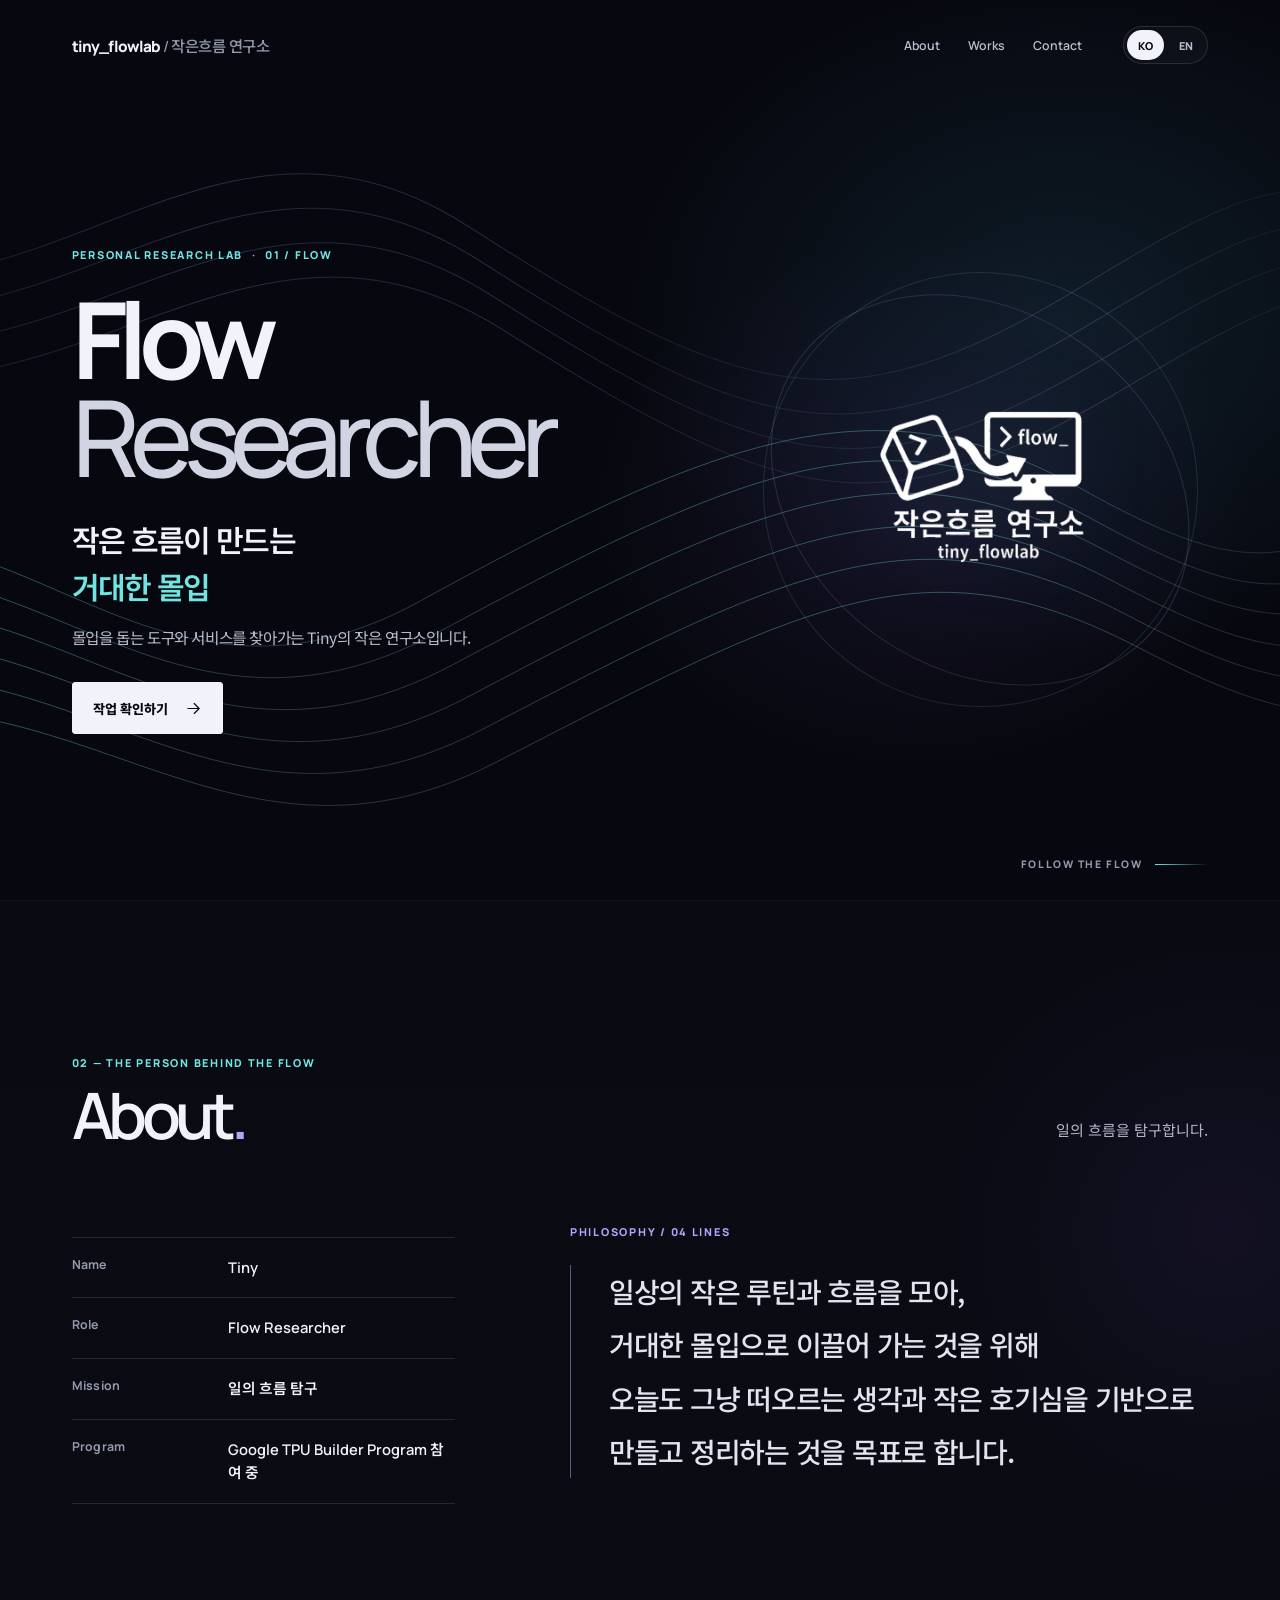
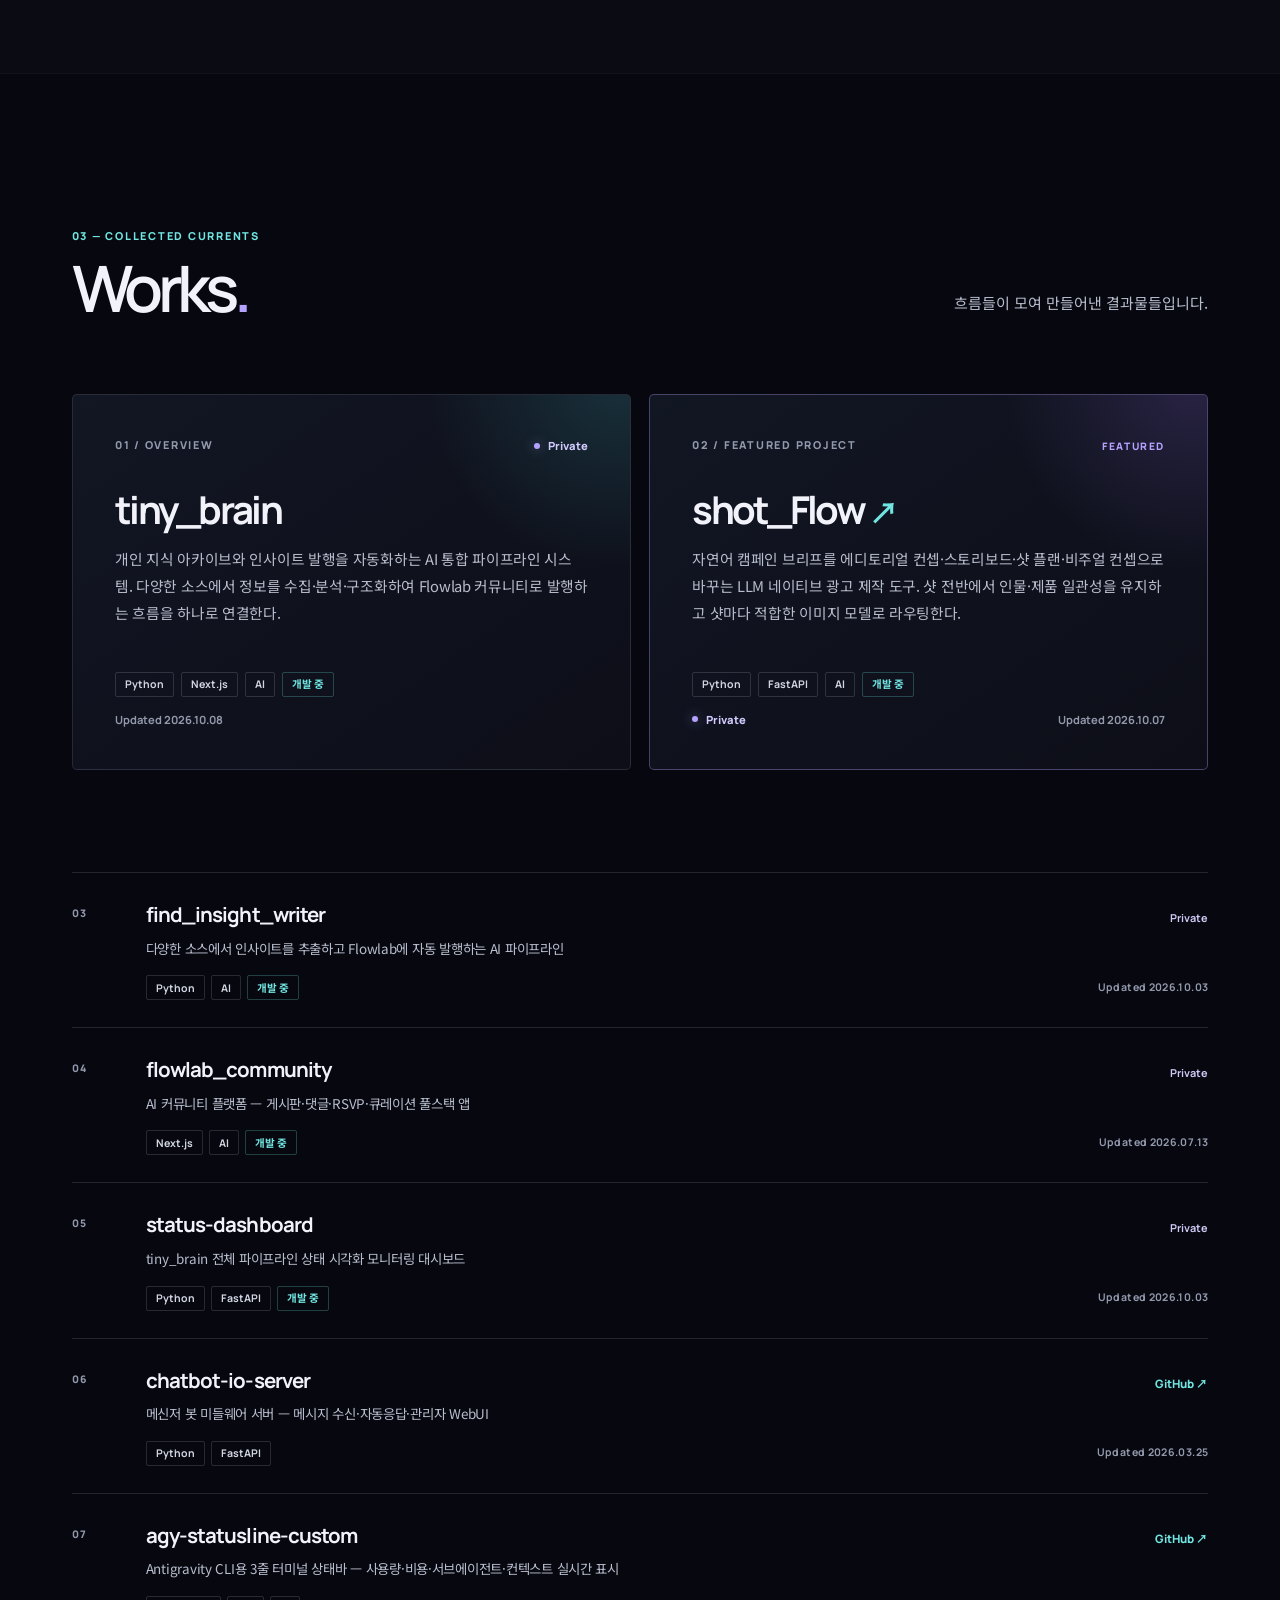
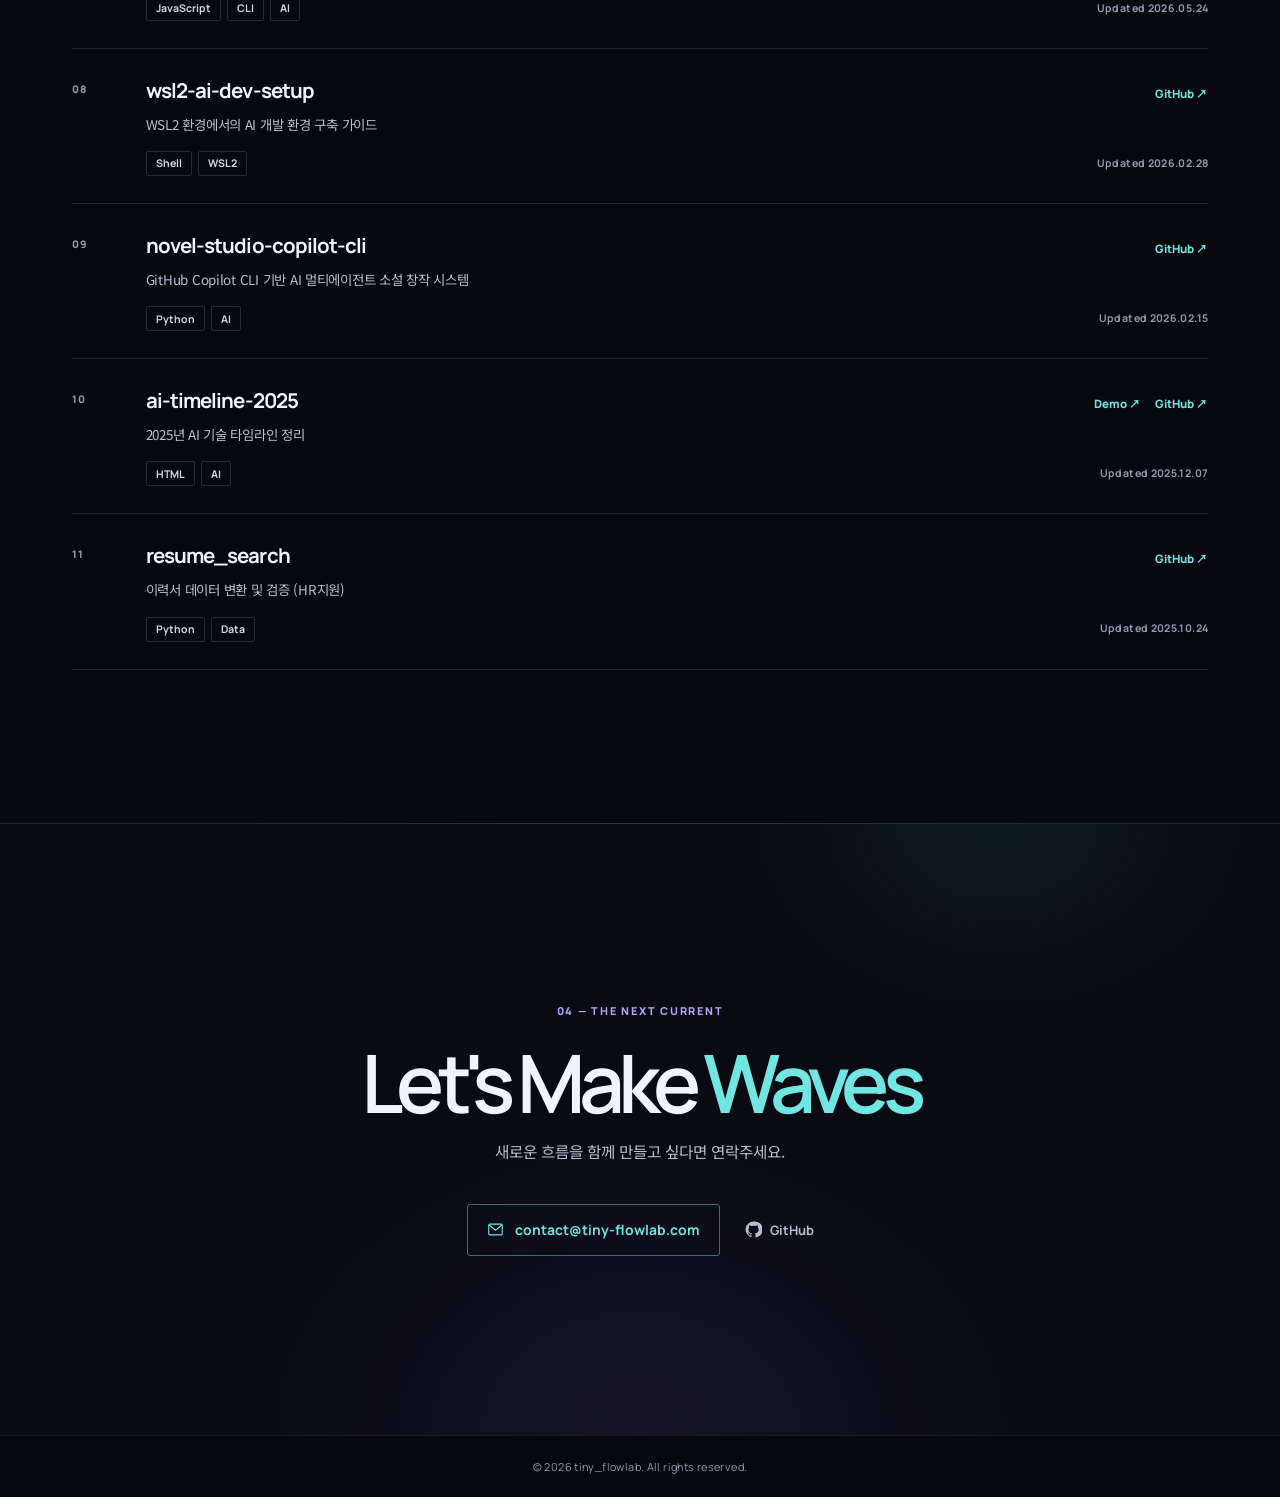
==== index.html @ 033d60b7 "fix: use tiny-flowlab.com for OG/canonical URLs flowlab.tinypia.com now redirects to tiny-flowlab.co" ====
<!doctype html>
<html lang="ko" data-lang="ko">
<head>
  <meta charset="utf-8">
  <meta name="viewport" content="width=device-width, initial-scale=1">
  <meta name="theme-color" content="#07080f">
  <title>tiny_flowlab — 작은흐름 연구소</title>
  <meta name="description" content="작은 흐름이 만드는 거대한 몰입. 몰입을 돕는 도구와 서비스를 찾아가는 Tiny의 작은 연구소입니다.">
  <link rel="icon" type="image/png" href="./assets/favicon.png">
  <link rel="apple-touch-icon" href="./assets/apple-touch-icon.png">
  <meta property="og:type" content="website">
  <meta property="og:site_name" content="tiny_flowlab">
  <meta property="og:title" content="tiny_flowlab — 작은흐름 연구소">
  <meta property="og:description" content="작은 흐름이 만드는 거대한 몰입. 몰입을 돕는 도구와 서비스를 찾아가는 Tiny의 작은 연구소입니다.">
  <meta property="og:url" content="https://tiny-flowlab.com/">
  <meta property="og:image" content="https://tiny-flowlab.com/assets/og-home.png">
  <meta property="og:image:width" content="1200">
  <meta property="og:image:height" content="630">
  <meta name="twitter:card" content="summary_large_image">
  <meta name="twitter:title" content="tiny_flowlab — 작은흐름 연구소">
  <meta name="twitter:description" content="작은 흐름이 만드는 거대한 몰입. 몰입을 돕는 도구와 서비스를 찾아가는 Tiny의 작은 연구소입니다.">
  <meta name="twitter:image" content="https://tiny-flowlab.com/assets/og-home.png">
  <link href="https://fonts.googleapis.com/css2?family=Manrope:wght@400;500;600;700;800&family=Noto+Sans+KR:wght@400;500;600;700;800&display=swap" rel="stylesheet">
  <style>
    :root {
      color-scheme: dark;
      --ink: #07080f;
      --surface: #10121d;
      --surface-soft: #0c0e17;
      --text: #f2f3fa;
      --muted: #b8bdcd;
      --quiet: #9299ad;
      --line: rgba(230, 235, 255, .13);
      --cyan: #71e5e2;
      --violet: #b5a2ff;
      --sans: 'Manrope', 'Noto Sans KR', sans-serif;
      --kr: 'Noto Sans KR', 'Manrope', sans-serif;
      --gutter: clamp(16px, 5.6vw, 88px);
      font-family: var(--sans);
      background: var(--ink);
      color: var(--text);
      scroll-behavior: smooth;
    }
    *, *::before, *::after { box-sizing: border-box; }
    body { margin: 0; min-width: 320px; background: var(--ink); color: var(--text); -webkit-font-smoothing: antialiased; }
    img, svg { display: block; max-width: 100%; }
    a { color: inherit; }
    button { font: inherit; }
    a:focus-visible, button:focus-visible { outline: 2px solid var(--cyan); outline-offset: 4px; }
    ::selection { color: var(--ink); background: var(--cyan); }

    .lang-block[data-lang], .lang-inline[data-lang] { display: none; }
    html[data-lang="ko"] .lang-block[data-lang="ko"], html[data-lang="en"] .lang-block[data-lang="en"] { display: block; }
    html[data-lang="ko"] .lang-inline[data-lang="ko"], html[data-lang="en"] .lang-inline[data-lang="en"] { display: inline-flex; }

    .hero {
      position: relative;
      isolation: isolate;
      min-height: 100svh;
      overflow: hidden;
      display: flex;
      flex-direction: column;
      background:
        radial-gradient(ellipse 48% 53% at 83% 35%, rgba(47, 117, 145, .18), transparent 72%),
        radial-gradient(ellipse 34% 39% at 72% 56%, rgba(103, 76, 173, .14), transparent 76%),
        var(--ink);
    }
    .flow-lines { position: absolute; z-index: -1; inset: 0; width: 100%; height: 100%; pointer-events: none; opacity: .68; }
    .flow-lines .drift-a { transform-origin: center; animation: drift-a 26s ease-in-out infinite alternate; }
    .flow-lines .drift-b { transform-origin: center; animation: drift-b 32s ease-in-out infinite alternate; }
    @keyframes drift-a { from { transform: translate3d(-1.1%, -5px, 0); } to { transform: translate3d(1.1%, 8px, 0); } }
    @keyframes drift-b { from { transform: translate3d(1%, 6px, 0); opacity: .65; } to { transform: translate3d(-1%, -7px, 0); opacity: .95; } }

    .site-header {
      position: relative;
      z-index: 2;
      width: min(100%, 1500px);
      margin: 0 auto;
      padding: 26px var(--gutter);
      display: flex;
      align-items: center;
      justify-content: space-between;
      gap: 24px;
    }
    .wordmark { color: var(--text); text-decoration: none; font-size: .96rem; font-weight: 800; letter-spacing: -.055em; white-space: nowrap; }
    .wordmark span { color: var(--quiet); font-weight: 500; letter-spacing: -.02em; }
    .header-right, .primary-nav, .language-switch { display: flex; align-items: center; }
    .header-right { gap: clamp(18px, 3.2vw, 46px); }
    .primary-nav { gap: clamp(16px, 2.2vw, 30px); }
    .primary-nav a { color: var(--muted); text-decoration: none; font-size: .77rem; font-weight: 600; transition: color .2s ease; }
    .primary-nav a:hover { color: var(--cyan); }
    .language-switch { gap: 3px; padding: 3px; border: 1px solid var(--line); border-radius: 999px; background: rgba(255,255,255,.025); }
    .language-switch button { min-width: 37px; min-height: 30px; padding: 0 8px; color: var(--muted); border: 0; border-radius: 999px; background: transparent; font-size: .68rem; font-weight: 800; cursor: pointer; transition: color .2s ease, background-color .2s ease; }
    .language-switch button[aria-pressed="true"] { color: var(--ink); background: var(--text); }
    .language-switch button:hover:not([aria-pressed="true"]) { color: var(--cyan); }

    .hero-main {
      width: min(100%, 1500px);
      margin: auto;
      padding: clamp(54px, 7vh, 96px) var(--gutter) clamp(72px, 8vh, 108px);
      display: grid;
      grid-template-columns: minmax(0, 1.12fr) minmax(300px, .88fr);
      align-items: center;
      gap: clamp(40px, 8vw, 128px);
    }
    .hero-copy { position: relative; z-index: 1; max-width: 690px; animation: rise-in .9s cubic-bezier(.18,.72,.2,1) both; }
    .eyebrow, .section-kicker, .feature-kicker, .work-index, .micro-label {
      margin: 0;
      color: var(--cyan);
      font-size: .68rem;
      line-height: 1.5;
      font-weight: 800;
      letter-spacing: .16em;
      text-transform: uppercase;
    }
    .eyebrow { margin-bottom: 27px; }
    .eyebrow span { color: var(--violet); padding: 0 .45em; }
    .hero h1 { margin: 0; font-size: clamp(4.6rem, 8.3vw, 8rem); line-height: .92; letter-spacing: -.09em; font-weight: 700; }
    .hero h1 span { color: #d1d4e2; font-weight: 500; }
    .hero-slogan { margin: 31px 0 0; color: var(--text); font-family: var(--kr); font-size: clamp(1.25rem, 2.35vw, 2rem); line-height: 1.55; letter-spacing: -.055em; font-weight: 600; }
    .hero-slogan .accent { color: var(--cyan); }
    .hero-intro { max-width: 510px; margin: 13px 0 0; color: var(--muted); font-family: var(--kr); font-size: .98rem; line-height: 1.9; letter-spacing: -.025em; }
    .hero-intro[lang="en"] { font-family: var(--sans); letter-spacing: -.01em; }
    .hero-cta {
      display: inline-flex;
      align-items: center;
      gap: 17px;
      min-height: 52px;
      margin-top: 30px;
      padding: 0 20px;
      color: var(--ink);
      background: var(--text);
      border: 1px solid var(--text);
      border-radius: 3px;
      text-decoration: none;
      font-size: .82rem;
      font-weight: 800;
      transition: transform .22s ease, background-color .22s ease, border-color .22s ease;
    }
    .hero-cta:hover { transform: translateY(-3px); background: var(--cyan); border-color: var(--cyan); }
    .hero-cta svg { width: 17px; height: 17px; transition: transform .22s ease; }
    .hero-cta:hover svg { transform: translateX(4px); }
    .hero-mark { position: relative; display: grid; place-items: center; min-height: 330px; animation: mark-in 1.1s .12s cubic-bezier(.18,.72,.2,1) both; }
    .hero-mark::before, .hero-mark::after { content: ''; position: absolute; z-index: -1; border: 1px solid rgba(113,229,226,.14); border-radius: 50%; transform: rotate(-18deg); }
    .hero-mark::before { width: min(34vw, 440px); aspect-ratio: 1; }
    .hero-mark::after { width: min(28vw, 360px); aspect-ratio: 1; border-color: rgba(181,162,255,.17); transform: rotate(36deg) scaleX(1.25); }
    .hero-mark img { width: min(100%, 470px); height: auto; filter: drop-shadow(0 0 42px rgba(122, 195, 226, .11)); }
    .hero-scroll { position: absolute; right: var(--gutter); bottom: 29px; display: flex; align-items: center; gap: 13px; color: var(--quiet); font-size: .65rem; font-weight: 800; letter-spacing: .15em; text-transform: uppercase; }
    .hero-scroll::after { content: ''; width: 53px; height: 1px; background: linear-gradient(90deg, var(--cyan), transparent); }
    @keyframes rise-in { from { opacity: 0; transform: translate3d(0, 18px, 0); } to { opacity: 1; transform: translate3d(0, 0, 0); } }
    @keyframes mark-in { from { opacity: 0; transform: translate3d(0, 10px, 0) scale(.98); } to { opacity: 1; transform: translate3d(0, 0, 0) scale(1); } }

    .content-wrap { width: min(calc(100% - (2 * var(--gutter))), 1240px); margin: 0 auto; }
    .section { position: relative; padding: clamp(94px, 12vw, 170px) 0; }
    .section-heading { display: flex; align-items: end; justify-content: space-between; gap: 30px; margin-bottom: clamp(42px, 6vw, 74px); }
    .section-heading h2 { margin: 12px 0 0; font-size: clamp(2.6rem, 5vw, 4.65rem); line-height: 1; letter-spacing: -.085em; font-weight: 600; }
    .section-heading h2 span { color: var(--violet); }
    .section-heading > p { max-width: 400px; margin: 0 0 4px; color: var(--muted); font-family: var(--kr); font-size: .94rem; line-height: 1.8; }
    .section-heading > p[lang="en"] { font-family: var(--sans); }

    .about-section { overflow: hidden; background: linear-gradient(180deg, #090a12 0%, #0a0b13 100%); border-top: 1px solid rgba(255,255,255,.035); border-bottom: 1px solid rgba(255,255,255,.035); }
    .about-section::before { content: ''; position: absolute; width: 45vw; height: 45vw; max-width: 660px; max-height: 660px; right: -18vw; top: 5%; border-radius: 50%; background: radial-gradient(circle, rgba(87, 65, 151, .12), transparent 70%); pointer-events: none; }
    .about-grid { position: relative; display: grid; grid-template-columns: minmax(260px, .75fr) minmax(0, 1.25fr); gap: clamp(44px, 9vw, 140px); align-items: start; }
    .profile { border-top: 1px solid var(--line); }
    .profile-row { display: grid; grid-template-columns: minmax(100px, .6fr) minmax(0, 1fr); gap: 20px; padding: 18px 0; border-bottom: 1px solid var(--line); }
    .profile-row dt { color: var(--quiet); font-size: .77rem; font-weight: 700; letter-spacing: .02em; }
    .profile-row dd { margin: 0; color: var(--text); font-size: .92rem; line-height: 1.6; font-weight: 600; }
    .philosophy { padding-top: 3px; }
    .philosophy .micro-label { color: var(--violet); }
    .philosophy-lines { margin-top: 25px; padding-left: clamp(18px, 3vw, 38px); border-left: 1px solid rgba(181,162,255,.5); }
    .philosophy-lines p { margin: 0; color: #e2e4ef; font-family: var(--kr); font-size: clamp(1.18rem, 2.2vw, 1.75rem); line-height: 1.9; letter-spacing: -.045em; font-weight: 500; }
    .philosophy-lines .lang-block[data-lang="en"] { font-family: var(--sans); letter-spacing: -.03em; }

    .works-section { background: var(--ink); }
    .works-section .section-heading { align-items: end; }
    .feature-grid { display: grid; grid-template-columns: repeat(2, minmax(0, 1fr)); gap: 18px; }
    .feature-panel {
      position: relative;
      isolation: isolate;
      min-height: 376px;
      overflow: hidden;
      display: flex;
      flex-direction: column;
      padding: clamp(25px, 3.3vw, 46px);
      border: 1px solid rgba(225,231,255,.12);
      border-radius: 5px;
      background: linear-gradient(145deg, rgba(18, 23, 36, .98), rgba(13, 14, 24, .98));
      transition: border-color .28s ease, transform .28s ease;
    }
    .feature-panel::before { content: ''; position: absolute; z-index: -1; width: 390px; height: 390px; top: -210px; right: -185px; border-radius: 50%; background: radial-gradient(circle, rgba(73,205,209,.16), transparent 70%); transition: transform .5s ease; }
    .feature-panel:nth-child(2)::before { background: radial-gradient(circle, rgba(143,103,222,.2), transparent 70%); }
    .feature-panel:hover { transform: translateY(-4px); border-color: rgba(113,229,226,.42); }
    .feature-panel:hover::before { transform: scale(1.12); }
    .feature-panel.featured { border-color: rgba(181,162,255,.34); }
    .feature-top { display: flex; align-items: center; justify-content: space-between; gap: 14px; }
    .feature-kicker { color: var(--quiet); }
    .feature-label { color: var(--violet); font-size: .64rem; font-weight: 800; letter-spacing: .16em; text-transform: uppercase; }
    .feature-panel h3 { margin: 35px 0 14px; font-size: clamp(1.8rem, 3vw, 2.55rem); line-height: 1.1; letter-spacing: -.07em; font-weight: 700; }
    .feature-panel h3 a { text-decoration: none; }
    .feature-panel h3 a:hover { color: var(--cyan); }
    .feature-panel h3 a span { color: var(--cyan); font-size: .78em; }
    .feature-panel .description { max-width: 540px; margin: 0; color: var(--muted); font-family: var(--kr); font-size: .92rem; line-height: 1.85; letter-spacing: -.02em; }
    .feature-panel .description[lang="en"] { font-family: var(--sans); letter-spacing: -.01em; }
    .feature-bottom { margin-top: auto; padding-top: 29px; display: flex; flex-direction: column; gap: 15px; }
    .feature-meta { display: flex; align-items: center; justify-content: space-between; flex-wrap: wrap; gap: 12px; color: var(--quiet); font-size: .7rem; font-weight: 700; }
    .feature-status { display: inline-flex; align-items: center; gap: 8px; color: #d2caff; font-size: .7rem; font-weight: 800; }
    .feature-status::before { content: ''; width: 6px; height: 6px; border-radius: 50%; background: var(--violet); box-shadow: 0 0 12px rgba(181,162,255,.5); }
    .tag-list { display: flex; flex-wrap: wrap; gap: 7px; }
    .tag { display: inline-flex; align-items: center; min-height: 25px; padding: 2px 9px; border: 1px solid rgba(224,230,255,.15); border-radius: 2px; color: #d2d6e3; font-size: .66rem; line-height: 1.35; font-weight: 700; }
    .tag.dev { color: var(--cyan); border-color: rgba(113,229,226,.25); }
    .project-index { margin-top: clamp(62px, 8vw, 102px); border-top: 1px solid var(--line); }
    .work-row { display: grid; grid-template-columns: 52px minmax(0, 1fr); gap: 22px; padding: 28px 0 27px; border-bottom: 1px solid var(--line); transition: padding .22s ease; }
    .work-row:hover { padding-left: 8px; }
    .work-index { padding-top: 5px; color: var(--quiet); font-size: .65rem; letter-spacing: .08em; }
    .work-main { min-width: 0; }
    .work-head { display: flex; align-items: baseline; justify-content: space-between; gap: 20px; }
    .work-head h3 { margin: 0; min-width: 0; overflow-wrap: anywhere; font-size: clamp(1.03rem, 1.7vw, 1.28rem); line-height: 1.35; letter-spacing: -.045em; font-weight: 700; }
    .row-links { display: flex; justify-content: end; align-items: center; flex-wrap: wrap; gap: 14px; flex-shrink: 0; }
    .row-links a { color: var(--cyan); text-decoration: none; font-size: .72rem; font-weight: 800; transition: color .2s ease; }
    .row-links a:hover { color: var(--text); }
    .visibility { color: #d0c8f6; font-size: .68rem; font-weight: 700; }
    .work-description { max-width: 870px; margin: 8px 0 15px; color: var(--muted); font-family: var(--kr); font-size: .84rem; line-height: 1.75; letter-spacing: -.02em; }
    .work-description[lang="en"] { font-family: var(--sans); letter-spacing: -.01em; }
    .row-meta { display: flex; justify-content: space-between; align-items: center; flex-wrap: wrap; gap: 11px 20px; }
    .row-meta .tag-list { gap: 6px; }
    .updated { color: var(--quiet); font-size: .66rem; line-height: 1.5; font-weight: 700; letter-spacing: .035em; white-space: nowrap; }

    .contact-section { overflow: hidden; padding: clamp(104px, 14vw, 190px) 0; text-align: center; border-top: 1px solid var(--line); background: radial-gradient(ellipse 40% 65% at 50% 100%, rgba(89,73,157,.17), transparent 76%), radial-gradient(ellipse 28% 44% at 78% 0%, rgba(52,162,173,.1), transparent 75%), #090a12; }
    .contact-section .section-kicker { color: var(--violet); }
    .contact-section h2 { margin: 20px 0 14px; font-size: clamp(2.65rem, 6.3vw, 5.3rem); line-height: 1.05; letter-spacing: -.085em; font-weight: 600; }
    .contact-section h2 span { color: var(--cyan); }
    .contact-copy { margin: 0 auto; color: var(--muted); font-family: var(--kr); font-size: .98rem; line-height: 1.8; }
    .contact-copy[lang="en"] { font-family: var(--sans); }
    .contact-actions { margin-top: 37px; display: flex; align-items: center; justify-content: center; gap: 25px; flex-wrap: wrap; }
    .contact-email { display: inline-flex; align-items: center; gap: 11px; min-height: 52px; padding: 0 19px; border: 1px solid rgba(113,229,226,.45); border-radius: 3px; color: var(--cyan); text-decoration: none; font-size: .87rem; font-weight: 700; transition: background-color .2s ease, color .2s ease, border-color .2s ease; }
    .contact-email:hover { color: var(--ink); background: var(--cyan); border-color: var(--cyan); }
    .contact-email svg { width: 17px; height: 17px; }
    .github-link { display: inline-flex; align-items: center; gap: 8px; color: var(--muted); text-decoration: none; font-size: .81rem; font-weight: 700; transition: color .2s ease; }
    .github-link:hover { color: var(--text); }
    .github-link svg { width: 17px; height: 17px; }
    footer { padding: 23px var(--gutter); border-top: 1px solid rgba(255,255,255,.07); text-align: center; color: var(--quiet); font-size: .68rem; letter-spacing: .035em; }
    footer p { margin: 0; }

    @media (max-width: 900px) {
      .hero-main { grid-template-columns: minmax(0, 1fr) minmax(250px, .82fr); gap: 35px; }
      .hero h1 { font-size: clamp(4.2rem, 9vw, 6.4rem); }
      .hero-mark { min-height: 280px; }
      .hero-mark::before { width: min(42vw, 390px); }
      .hero-mark::after { width: min(34vw, 320px); }
      .about-grid { gap: 48px; grid-template-columns: minmax(230px, .8fr) minmax(0, 1.2fr); }
      .feature-panel { min-height: 395px; }
    }
    @media (max-width: 700px) {
      :root { --gutter: 18px; }
      .site-header { padding-top: 17px; padding-bottom: 17px; gap: 10px; }
      .wordmark { font-size: .88rem; }
      .wordmark span { display: none; }
      .header-right { gap: 11px; }
      .primary-nav { gap: 12px; }
      .primary-nav a { font-size: .69rem; }
      .language-switch { gap: 1px; }
      .language-switch button { min-width: 32px; min-height: 28px; padding: 0 6px; font-size: .62rem; }
      .hero { min-height: 100svh; }
      .hero-main { width: 100%; padding-top: 21px; padding-bottom: 76px; grid-template-columns: minmax(0, 1fr); gap: 8px; }
      .hero-mark { grid-row: 1; min-height: auto; height: 166px; margin: 0 0 18px; }
      .hero-mark img { width: min(67vw, 270px); }
      .hero-mark::before { width: 194px; }
      .hero-mark::after { width: 154px; }
      .hero-copy { grid-row: 2; }
      .eyebrow { margin-bottom: 16px; font-size: .62rem; }
      .hero h1 { font-size: clamp(3.9rem, 18vw, 5rem); line-height: .9; }
      .hero-slogan { margin-top: 20px; font-size: clamp(1.2rem, 5.3vw, 1.5rem); line-height: 1.55; }
      .hero-intro { margin-top: 9px; font-size: .86rem; line-height: 1.75; }
      .hero-cta { min-height: 48px; margin-top: 21px; }
      .hero-scroll { right: var(--gutter); bottom: 20px; font-size: .58rem; }
      .hero-scroll::after { width: 35px; }
      .section { padding: 79px 0; }
      .section-heading { display: block; margin-bottom: 37px; }
      .section-heading h2 { margin-top: 9px; font-size: 3rem; }
      .section-heading > p { margin-top: 14px; font-size: .85rem; }
      .about-grid { grid-template-columns: minmax(0,1fr); gap: 42px; }
      .profile-row { grid-template-columns: 95px minmax(0,1fr); gap: 12px; padding: 15px 0; }
      .profile-row dt { font-size: .73rem; }
      .profile-row dd { font-size: .86rem; }
      .philosophy-lines { margin-top: 18px; padding-left: 17px; }
      .philosophy-lines p { font-size: 1.1rem; line-height: 1.9; }
      .feature-grid { grid-template-columns: minmax(0,1fr); gap: 12px; }
      .feature-panel { min-height: 0; padding: 24px 20px; }
      .feature-panel h3 { margin: 29px 0 12px; font-size: 1.85rem; }
      .feature-panel .description { font-size: .83rem; }
      .feature-bottom { padding-top: 24px; gap: 12px; }
      .feature-meta { font-size: .65rem; }
      .project-index { margin-top: 58px; }
      .work-row { grid-template-columns: 29px minmax(0,1fr); gap: 12px; padding: 22px 0; }
      .work-row:hover { padding-left: 0; }
      .work-head { align-items: start; flex-direction: column; gap: 7px; }
      .work-head h3 { font-size: 1.02rem; }
      .row-links { justify-content: start; gap: 13px; }
      .work-description { margin-top: 8px; font-size: .8rem; }
      .row-meta { align-items: start; flex-direction: column; gap: 10px; }
      .updated { font-size: .63rem; }
      .contact-section { padding: 100px 0; }
      .contact-section h2 { font-size: clamp(2.65rem, 12vw, 3.8rem); }
      .contact-copy { font-size: .87rem; }
      .contact-actions { flex-direction: column; gap: 18px; margin-top: 29px; }
      .contact-email { font-size: .79rem; }
      footer { padding-top: 19px; padding-bottom: 19px; }
    }
    @media (max-width: 360px) {
      :root { --gutter: 16px; }
      .site-header { align-items: flex-start; }
      .header-right { gap: 7px; }
      .primary-nav { gap: 9px; }
      .primary-nav a { font-size: .63rem; }
      .wordmark { font-size: .82rem; }
      .language-switch button { min-width: 29px; padding: 0 4px; }
    }
    @media (prefers-reduced-motion: reduce) {
      *, *::before, *::after { scroll-behavior: auto !important; animation-duration: .01ms !important; animation-iteration-count: 1 !important; transition-duration: .01ms !important; }
    }
  </style>
</head>
<body>
  <section class="hero" id="home" aria-labelledby="hero-title">
    <svg class="flow-lines" viewBox="0 0 1600 940" preserveAspectRatio="xMidYMid slice" aria-hidden="true">
      <defs>
        <linearGradient id="flow-cyan" x1="0" x2="1" y1="0" y2="1"><stop offset="0" stop-color="#71e5e2" stop-opacity="0"/><stop offset=".46" stop-color="#71e5e2" stop-opacity=".52"/><stop offset="1" stop-color="#b5a2ff" stop-opacity=".08"/></linearGradient>
        <linearGradient id="flow-violet" x1="0" x2="1" y1="1" y2="0"><stop offset="0" stop-color="#b5a2ff" stop-opacity="0"/><stop offset=".58" stop-color="#b5a2ff" stop-opacity=".36"/><stop offset="1" stop-color="#71e5e2" stop-opacity="0"/></linearGradient>
      </defs>
      <g class="drift-a" fill="none" stroke="url(#flow-cyan)" stroke-width="1">
        <path d="M-180 638 C110 410 250 804 570 628 S1050 394 1260 510 1510 602 1780 362"/>
        <path d="M-190 674 C120 445 260 838 590 660 S1060 426 1272 542 1530 635 1790 398"/>
        <path d="M-200 710 C130 480 275 870 605 694 S1070 460 1284 574 1550 668 1800 434"/>
        <path d="M-210 747 C140 515 290 902 620 728 S1080 494 1296 608 1570 702 1810 470"/>
        <path d="M-220 784 C150 550 305 934 635 762 S1090 528 1308 642 1590 736 1820 506"/>
        <path d="M-230 821 C160 585 320 966 650 796 S1100 562 1320 676 1610 770 1830 542"/>
      </g>
      <g class="drift-b" fill="none" stroke="url(#flow-violet)" stroke-width="1">
        <path d="M-150 240 C150 414 330 50 620 236 S1015 450 1260 300 1510 175 1780 322"/>
        <path d="M-160 276 C160 450 340 86 632 272 S1026 486 1274 336 1520 211 1790 358"/>
        <path d="M-170 312 C170 486 350 122 644 308 S1037 522 1288 372 1530 247 1800 394"/>
        <path d="M-180 348 C180 522 360 158 656 344 S1048 558 1302 408 1540 283 1810 430"/>
      </g>
    </svg>

    <header class="site-header">
      <a class="wordmark" href="#home" aria-label="tiny_flowlab home">tiny_flowlab <span>/ 작은흐름 연구소</span></a>
      <div class="header-right">
        <nav class="primary-nav" aria-label="Main navigation">
          <a href="#about">About</a><a href="#works">Works</a><a href="#contact">Contact</a>
        </nav>
        <div class="language-switch" role="group" aria-label="Language">
          <button type="button" data-set-lang="ko" aria-label="한국어로 보기" aria-pressed="true">KO</button>
          <button type="button" data-set-lang="en" aria-label="View in English" aria-pressed="false">EN</button>
        </div>
      </div>
    </header>

    <div class="hero-main">
      <div class="hero-copy">
        <p class="eyebrow">PERSONAL RESEARCH LAB <span>·</span> 01 / FLOW</p>
        <h1 id="hero-title">Flow<br><span>Researcher</span></h1>
        <p class="hero-slogan lang-block" data-lang="ko" lang="ko">작은 흐름이 만드는<br><span class="accent">거대한 몰입</span></p>
        <p class="hero-slogan lang-block" data-lang="en" lang="en">Tiny flows create<br><span class="accent">massive immersion</span></p>
        <p class="hero-intro lang-block" data-lang="ko" lang="ko">몰입을 돕는 도구와 서비스를 찾아가는 Tiny의 작은 연구소입니다.</p>
        <p class="hero-intro lang-block" data-lang="en" lang="en">A tiny lab by Tiny, exploring tools and services that help you find your flow.</p>
        <a class="hero-cta lang-inline" data-lang="ko" href="#works" lang="ko">작업 확인하기 <svg viewBox="0 0 24 24" fill="none" stroke="currentColor" stroke-width="1.7" stroke-linecap="round" stroke-linejoin="round" aria-hidden="true"><path d="M4 12h15M13 5l7 7-7 7"/></svg></a>
        <a class="hero-cta lang-inline" data-lang="en" href="#works" lang="en">Explore works <svg viewBox="0 0 24 24" fill="none" stroke="currentColor" stroke-width="1.7" stroke-linecap="round" stroke-linejoin="round" aria-hidden="true"><path d="M4 12h15M13 5l7 7-7 7"/></svg></a>
      </div>
      <div class="hero-mark"><img src="./assets/logo_white.png" alt="작은흐름 연구소 / tiny_flowlab"></div>
    </div>
    <div class="hero-scroll" aria-hidden="true">Follow the flow</div>
  </section>

  <main>
    <section class="section about-section" id="about" aria-labelledby="about-title">
      <div class="content-wrap">
        <div class="section-heading">
          <div><p class="section-kicker">02 — The person behind the flow</p><h2 id="about-title">About<span>.</span></h2></div>
          <p class="lang-block" data-lang="ko" lang="ko">일의 흐름을 탐구합니다.</p>
          <p class="lang-block" data-lang="en" lang="en">Exploring the flow of work.</p>
        </div>
        <div class="about-grid">
          <dl class="profile">
            <div class="profile-row"><dt>Name</dt><dd>Tiny</dd></div>
            <div class="profile-row"><dt>Role</dt><dd>Flow Researcher</dd></div>
            <div class="profile-row"><dt>Mission</dt><dd class="lang-block" data-lang="ko" lang="ko">일의 흐름 탐구</dd><dd class="lang-block" data-lang="en" lang="en">Exploring the flow of work</dd></div>
            <div class="profile-row"><dt>Program</dt><dd class="lang-block" data-lang="ko" lang="ko">Google TPU Builder Program 참여 중</dd><dd class="lang-block" data-lang="en" lang="en">Participant, Google TPU Builder Program</dd></div>
          </dl>
          <div class="philosophy">
            <p class="micro-label">Philosophy / 04 lines</p>
            <div class="philosophy-lines">
              <div class="lang-block" data-lang="ko" lang="ko"><p>일상의 작은 루틴과 흐름을 모아,</p><p>거대한 몰입으로 이끌어 가는 것을 위해</p><p>오늘도 그냥 떠오르는 생각과 작은 호기심을 기반으로</p><p>만들고 정리하는 것을 목표로 합니다.</p></div>
              <div class="lang-block" data-lang="en" lang="en"><p>Gathering small daily routines and flows,</p><p>guiding them toward massive immersion.</p><p>Every day, fueled by spontaneous thoughts and curiosity,</p><p>I build and organize — that is the goal.</p></div>
            </div>
          </div>
        </div>
      </div>
    </section>

    <section class="section works-section" id="works" aria-labelledby="works-title">
      <div class="content-wrap">
        <div class="section-heading">
          <div><p class="section-kicker">03 — Collected currents</p><h2 id="works-title">Works<span>.</span></h2></div>
          <p class="lang-block" data-lang="ko" lang="ko">흐름들이 모여 만들어낸 결과물들입니다.</p>
          <p class="lang-block" data-lang="en" lang="en">Where converging flows become tangible results.</p>
        </div>

        <div class="feature-grid">
          <article class="feature-panel" aria-labelledby="tiny-brain-title">
            <div class="feature-top"><p class="feature-kicker">01 / Overview</p><span class="feature-status">Private</span></div>
            <h3 id="tiny-brain-title">tiny_brain</h3>
            <p class="description lang-block" data-lang="ko" lang="ko">개인 지식 아카이브와 인사이트 발행을 자동화하는 AI 통합 파이프라인 시스템. 다양한 소스에서 정보를 수집·분석·구조화하여 Flowlab 커뮤니티로 발행하는 흐름을 하나로 연결한다.</p>
            <p class="description lang-block" data-lang="en" lang="en">An integrated AI pipeline system automating personal knowledge archiving and insight publishing. Connects collection, analysis, and distribution into a single continuous flow toward the Flowlab community.</p>
            <div class="feature-bottom">
              <div class="tag-list"><span class="tag">Python</span><span class="tag">Next.js</span><span class="tag">AI</span><span class="tag dev">개발 중</span></div>
              <div class="feature-meta"><span>Updated 2026.10.08</span></div>
            </div>
          </article>

          <article class="feature-panel featured" aria-labelledby="shot-flow-title">
            <div class="feature-top"><p class="feature-kicker">02 / Featured project</p><span class="feature-label">Featured</span></div>
            <h3 id="shot-flow-title"><a href="./shot_flow/">shot_Flow <span aria-hidden="true">↗</span></a></h3>
            <p class="description lang-block" data-lang="ko" lang="ko">자연어 캠페인 브리프를 에디토리얼 컨셉·스토리보드·샷 플랜·비주얼 컨셉으로 바꾸는 LLM 네이티브 광고 제작 도구. 샷 전반에서 인물·제품 일관성을 유지하고 샷마다 적합한 이미지 모델로 라우팅한다.</p>
            <p class="description lang-block" data-lang="en" lang="en">LLM-native advertising production tool that turns natural-language campaign briefs into editorial concepts, storyboards, shot plans &amp; visual concepts — keeping identity and product consistency across shots and routing each shot to a suitable image model.</p>
            <div class="feature-bottom">
              <div class="tag-list"><span class="tag">Python</span><span class="tag">FastAPI</span><span class="tag">AI</span><span class="tag dev">개발 중</span></div>
              <div class="feature-meta"><span class="feature-status">Private</span><span>Updated 2026.10.07</span></div>
            </div>
          </article>
        </div>

        <div class="project-index" aria-label="More projects">
          <article class="work-row">
            <span class="work-index">03</span><div class="work-main"><div class="work-head"><h3>find_insight_writer</h3><div class="row-links"><span class="visibility">Private</span></div></div>
              <p class="work-description lang-block" data-lang="ko" lang="ko">다양한 소스에서 인사이트를 추출하고 Flowlab에 자동 발행하는 AI 파이프라인</p><p class="work-description lang-block" data-lang="en" lang="en">AI pipeline that extracts insights from multiple sources and auto-publishes to Flowlab</p>
              <div class="row-meta"><div class="tag-list"><span class="tag">Python</span><span class="tag">AI</span><span class="tag dev">개발 중</span></div><span class="updated">Updated 2026.10.03</span></div>
            </div>
          </article>
          <article class="work-row">
            <span class="work-index">04</span><div class="work-main"><div class="work-head"><h3>flowlab_community</h3><div class="row-links"><span class="visibility">Private</span></div></div>
              <p class="work-description lang-block" data-lang="ko" lang="ko">AI 커뮤니티 플랫폼 — 게시판·댓글·RSVP·큐레이션 풀스택 앱</p><p class="work-description lang-block" data-lang="en" lang="en">AI community platform — boards, comments, RSVP &amp; curation full-stack app</p>
              <div class="row-meta"><div class="tag-list"><span class="tag">Next.js</span><span class="tag">AI</span><span class="tag dev">개발 중</span></div><span class="updated">Updated 2026.07.13</span></div>
            </div>
          </article>
          <article class="work-row">
            <span class="work-index">05</span><div class="work-main"><div class="work-head"><h3>status-dashboard</h3><div class="row-links"><span class="visibility">Private</span></div></div>
              <p class="work-description lang-block" data-lang="ko" lang="ko">tiny_brain 전체 파이프라인 상태 시각화 모니터링 대시보드</p><p class="work-description lang-block" data-lang="en" lang="en">Monitoring dashboard for the tiny_brain pipeline architecture</p>
              <div class="row-meta"><div class="tag-list"><span class="tag">Python</span><span class="tag">FastAPI</span><span class="tag dev">개발 중</span></div><span class="updated">Updated 2026.10.03</span></div>
            </div>
          </article>
          <article class="work-row">
            <span class="work-index">06</span><div class="work-main"><div class="work-head"><h3>chatbot-io-server</h3><div class="row-links"><a href="https://github.com/tiny-flowlab/chatbot-io-server" target="_blank" rel="noopener">GitHub ↗</a></div></div>
              <p class="work-description lang-block" data-lang="ko" lang="ko">메신저 봇 미들웨어 서버 — 메시지 수신·자동응답·관리자 WebUI</p><p class="work-description lang-block" data-lang="en" lang="en">Messenger bot middleware — message handling, auto-reply &amp; admin WebUI</p>
              <div class="row-meta"><div class="tag-list"><span class="tag">Python</span><span class="tag">FastAPI</span></div><span class="updated">Updated 2026.03.25</span></div>
            </div>
          </article>
          <article class="work-row">
            <span class="work-index">07</span><div class="work-main"><div class="work-head"><h3>agy-statusline-custom</h3><div class="row-links"><a href="https://github.com/tiny-flowlab/agy-statusline-custom" target="_blank" rel="noopener">GitHub ↗</a></div></div>
              <p class="work-description lang-block" data-lang="ko" lang="ko">Antigravity CLI용 3줄 터미널 상태바 — 사용량·비용·서브에이전트·컨텍스트 실시간 표시</p><p class="work-description lang-block" data-lang="en" lang="en">3-line terminal status bar for Antigravity CLI — live usage, cost, subagent &amp; context tracking</p>
              <div class="row-meta"><div class="tag-list"><span class="tag">JavaScript</span><span class="tag">CLI</span><span class="tag">AI</span></div><span class="updated">Updated 2026.05.24</span></div>
            </div>
          </article>
          <article class="work-row">
            <span class="work-index">08</span><div class="work-main"><div class="work-head"><h3>wsl2-ai-dev-setup</h3><div class="row-links"><a href="https://github.com/tiny-flowlab/wsl2-ai-dev-setup" target="_blank" rel="noopener">GitHub ↗</a></div></div>
              <p class="work-description lang-block" data-lang="ko" lang="ko">WSL2 환경에서의 AI 개발 환경 구축 가이드</p><p class="work-description lang-block" data-lang="en" lang="en">AI dev environment setup guide on WSL2</p>
              <div class="row-meta"><div class="tag-list"><span class="tag">Shell</span><span class="tag">WSL2</span></div><span class="updated">Updated 2026.02.28</span></div>
            </div>
          </article>
          <article class="work-row">
            <span class="work-index">09</span><div class="work-main"><div class="work-head"><h3>novel-studio-copilot-cli</h3><div class="row-links"><a href="https://github.com/tiny-flowlab/novel-studio-copilot-cli" target="_blank" rel="noopener">GitHub ↗</a></div></div>
              <p class="work-description lang-block" data-lang="ko" lang="ko">GitHub Copilot CLI 기반 AI 멀티에이전트 소설 창작 시스템</p><p class="work-description lang-block" data-lang="en" lang="en">AI multi-agent novel creation system for GitHub Copilot CLI</p>
              <div class="row-meta"><div class="tag-list"><span class="tag">Python</span><span class="tag">AI</span></div><span class="updated">Updated 2026.02.15</span></div>
            </div>
          </article>
          <article class="work-row">
            <span class="work-index">10</span><div class="work-main"><div class="work-head"><h3>ai-timeline-2025</h3><div class="row-links"><a href="https://flowlab.tinypia.com/ai-timeline-2025" target="_blank" rel="noopener">Demo ↗</a><a href="https://github.com/tiny-flowlab/ai-timeline-2025" target="_blank" rel="noopener">GitHub ↗</a></div></div>
              <p class="work-description lang-block" data-lang="ko" lang="ko">2025년 AI 기술 타임라인 정리</p><p class="work-description lang-block" data-lang="en" lang="en">2025 AI technology timeline overview</p>
              <div class="row-meta"><div class="tag-list"><span class="tag">HTML</span><span class="tag">AI</span></div><span class="updated">Updated 2025.12.07</span></div>
            </div>
          </article>
          <article class="work-row">
            <span class="work-index">11</span><div class="work-main"><div class="work-head"><h3>resume_search</h3><div class="row-links"><a href="https://github.com/tiny-flowlab/resume_search" target="_blank" rel="noopener">GitHub ↗</a></div></div>
              <p class="work-description lang-block" data-lang="ko" lang="ko">이력서 데이터 변환 및 검증 (HR지원)</p><p class="work-description lang-block" data-lang="en" lang="en">Resume data transformation &amp; validation for HR</p>
              <div class="row-meta"><div class="tag-list"><span class="tag">Python</span><span class="tag">Data</span></div><span class="updated">Updated 2025.10.24</span></div>
            </div>
          </article>
        </div>
      </div>
    </section>

    <section class="contact-section" id="contact" aria-labelledby="contact-title">
      <div class="content-wrap">
        <p class="section-kicker">04 — The next current</p>
        <h2 id="contact-title">Let's Make <span>Waves</span></h2>
        <p class="contact-copy lang-block" data-lang="ko" lang="ko">새로운 흐름을 함께 만들고 싶다면 연락주세요.</p>
        <p class="contact-copy lang-block" data-lang="en" lang="en">Want to create new flows together? Let's connect.</p>
        <div class="contact-actions">
          <a class="contact-email" href="mailto:contact@tiny-flowlab.com"><svg viewBox="0 0 24 24" fill="none" stroke="currentColor" stroke-width="1.6" stroke-linecap="round" stroke-linejoin="round" aria-hidden="true"><rect x="2.5" y="4.5" width="19" height="15" rx="1.5"/><path d="m3.5 6 8.5 7 8.5-7"/></svg>contact@tiny-flowlab.com</a>
          <a class="github-link" href="https://github.com/tiny-flowlab" target="_blank" rel="noopener"><svg viewBox="0 0 24 24" fill="currentColor" aria-hidden="true"><path d="M12 .8a11.2 11.2 0 0 0-3.54 21.83c.56.1.77-.24.77-.54v-2.08c-3.14.68-3.8-1.33-3.8-1.33-.5-1.3-1.22-1.65-1.22-1.65-1.02-.7.08-.68.08-.68 1.13.08 1.73 1.16 1.73 1.16 1 .1.7 2.03 3.27 1.55.1-.73.39-1.23.7-1.51-2.5-.28-5.12-1.25-5.12-5.56 0-1.23.44-2.24 1.16-3.03-.12-.29-.5-1.44.11-3 0 0 .95-.3 3.08 1.15a10.7 10.7 0 0 1 5.6 0c2.13-1.45 3.07-1.15 3.07-1.15.61 1.56.23 2.71.12 3 .72.79 1.15 1.8 1.15 3.03 0 4.32-2.63 5.27-5.13 5.55.4.35.75 1.03.75 2.08v3.08c0 .3.2.65.78.54A11.2 11.2 0 0 0 12 .8Z"/></svg>GitHub</a>
        </div>
      </div>
    </section>
  </main>

  <footer><p>&copy; 2026 tiny_flowlab. All rights reserved.</p></footer>
  <script>
    const languageButtons = document.querySelectorAll('[data-set-lang]');
    languageButtons.forEach((button) => {
      button.addEventListener('click', () => {
        const language = button.dataset.setLang;
        document.documentElement.dataset.lang = language;
        document.documentElement.lang = language;
        languageButtons.forEach((item) => item.setAttribute('aria-pressed', String(item === button)));
      });
    });
  </script>
</body>
</html>
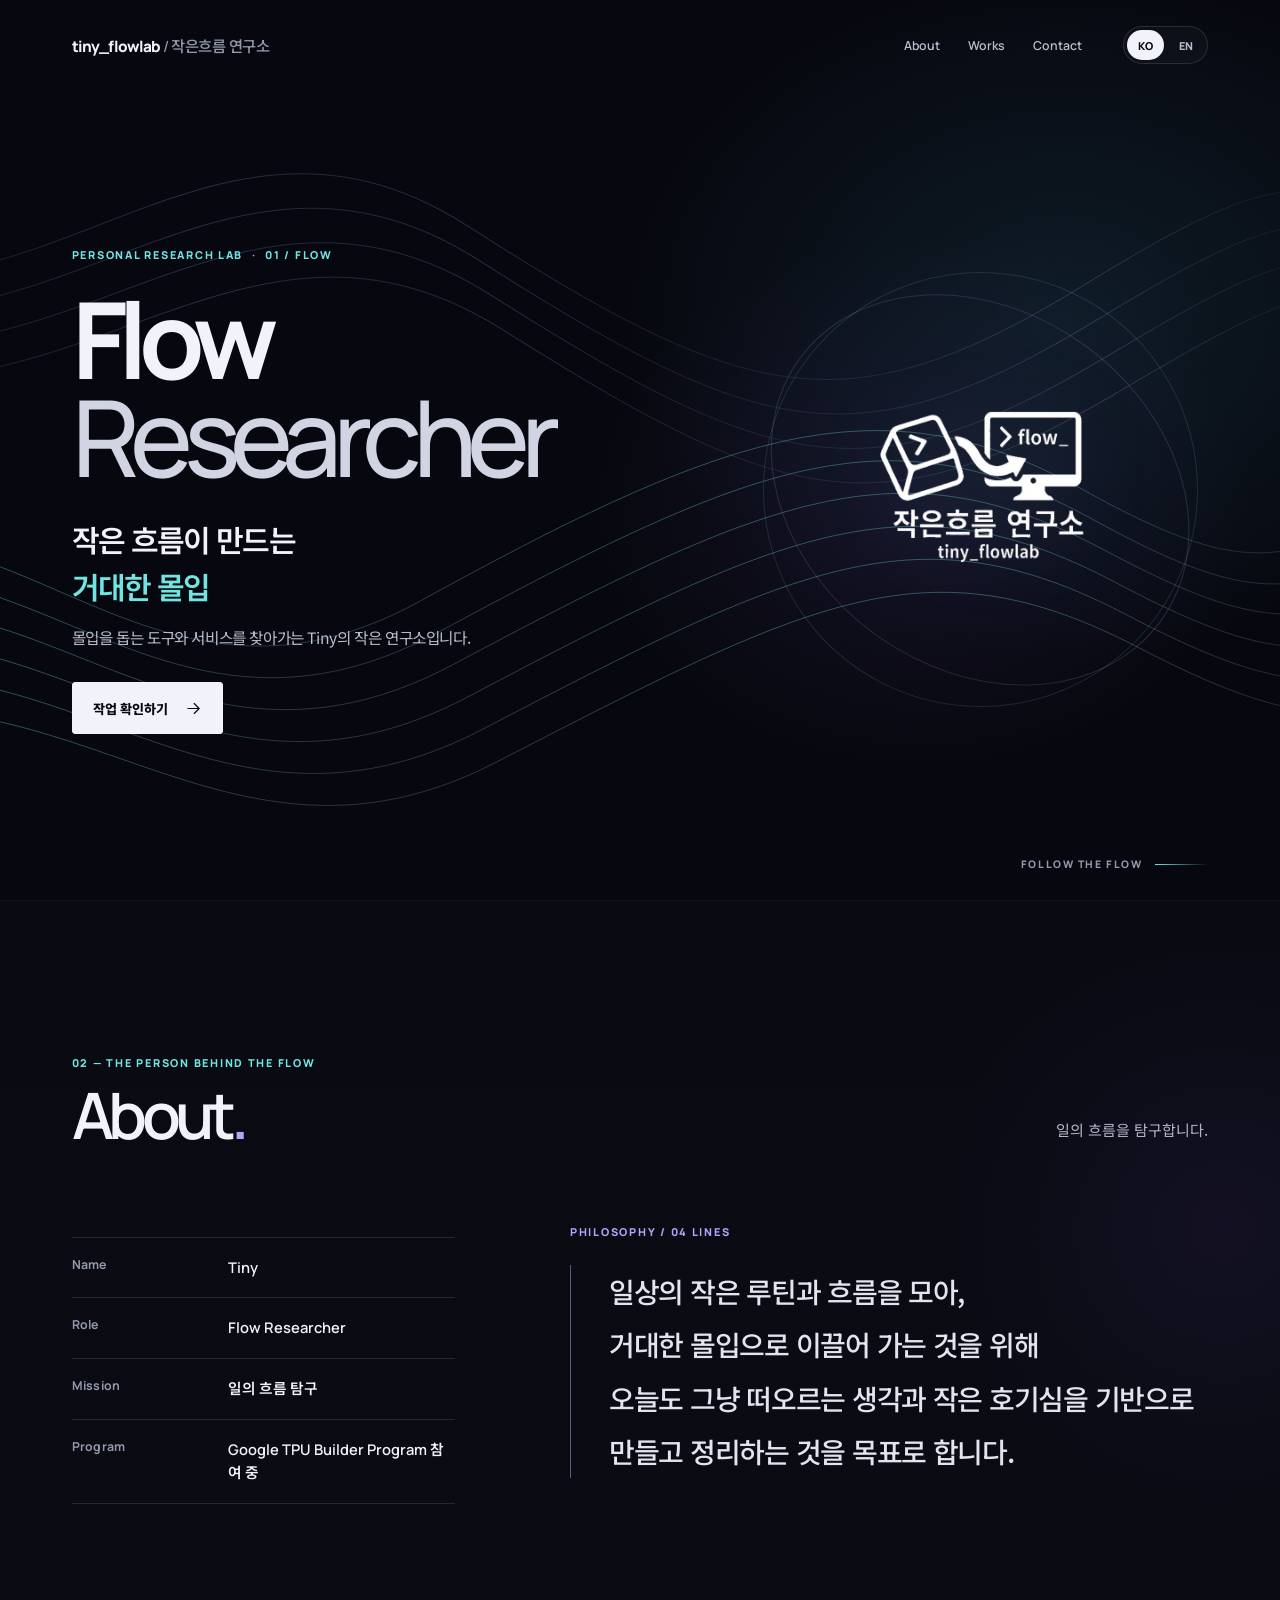
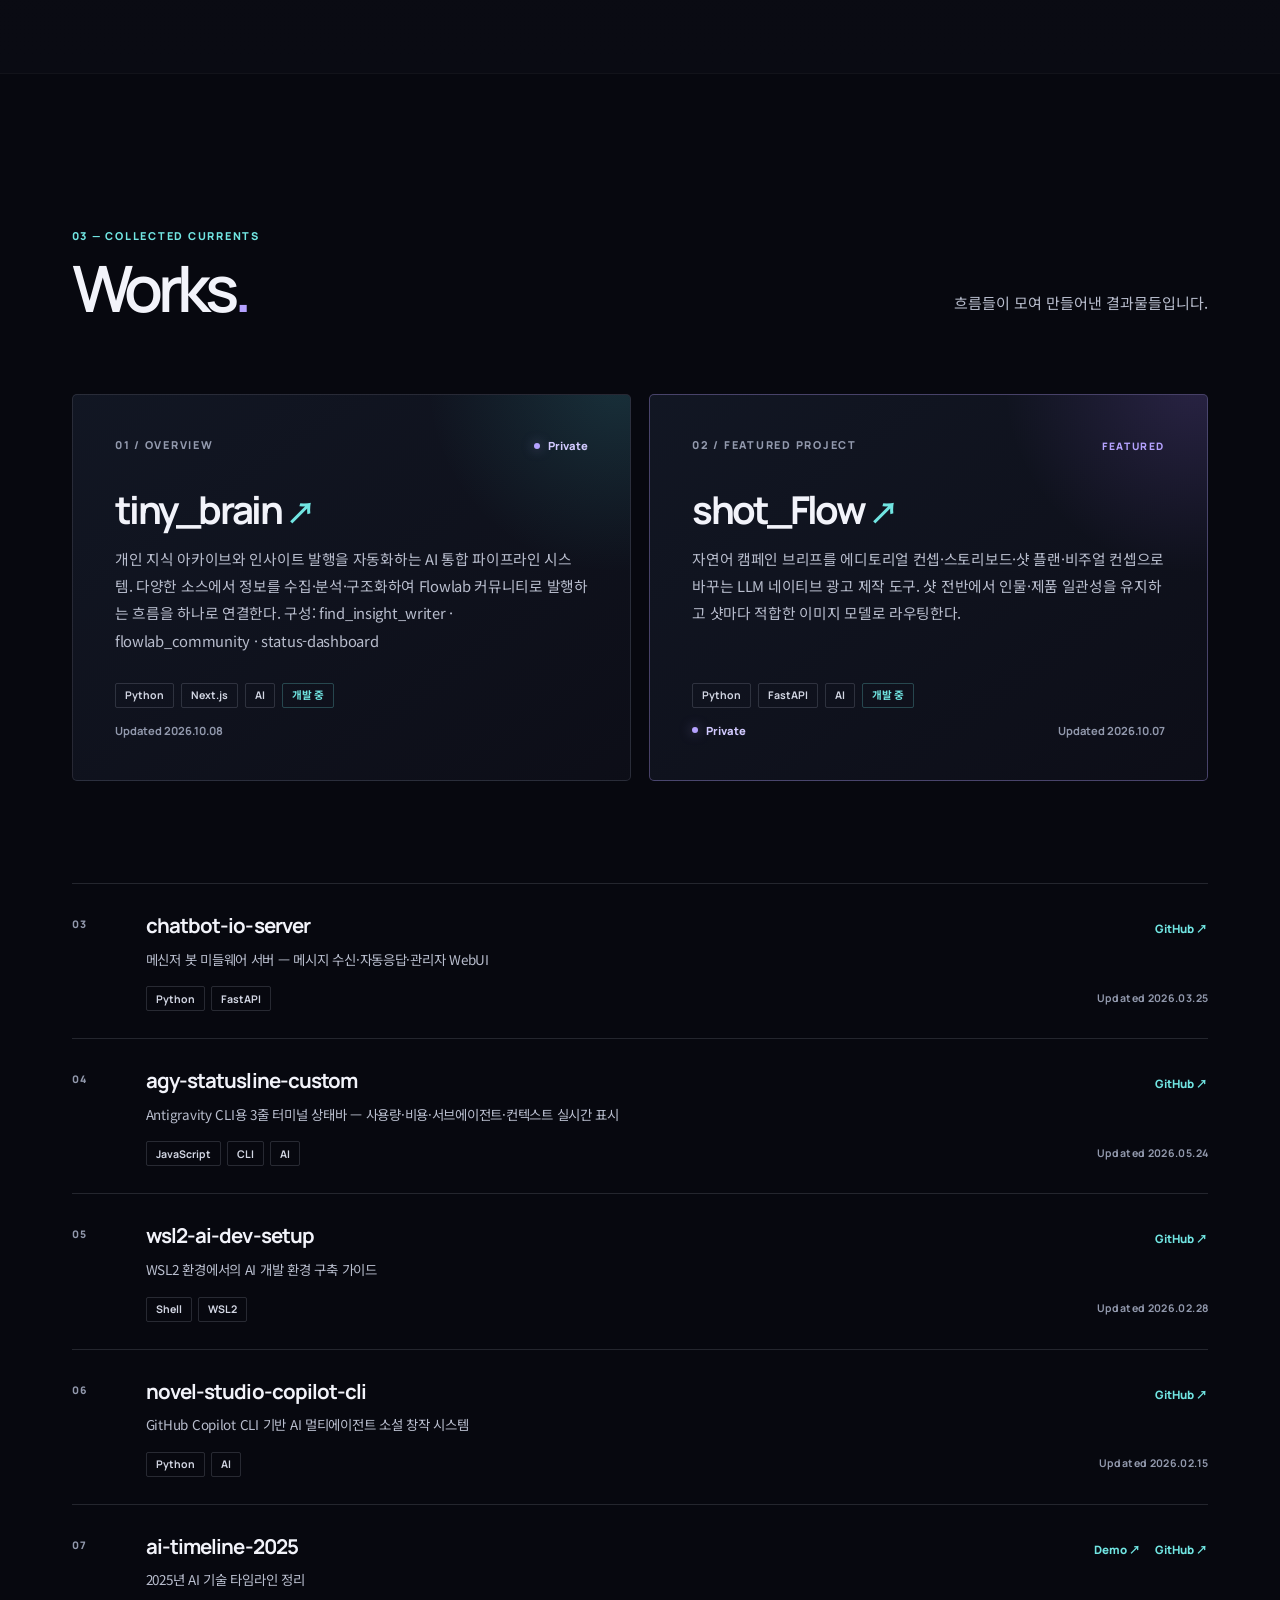
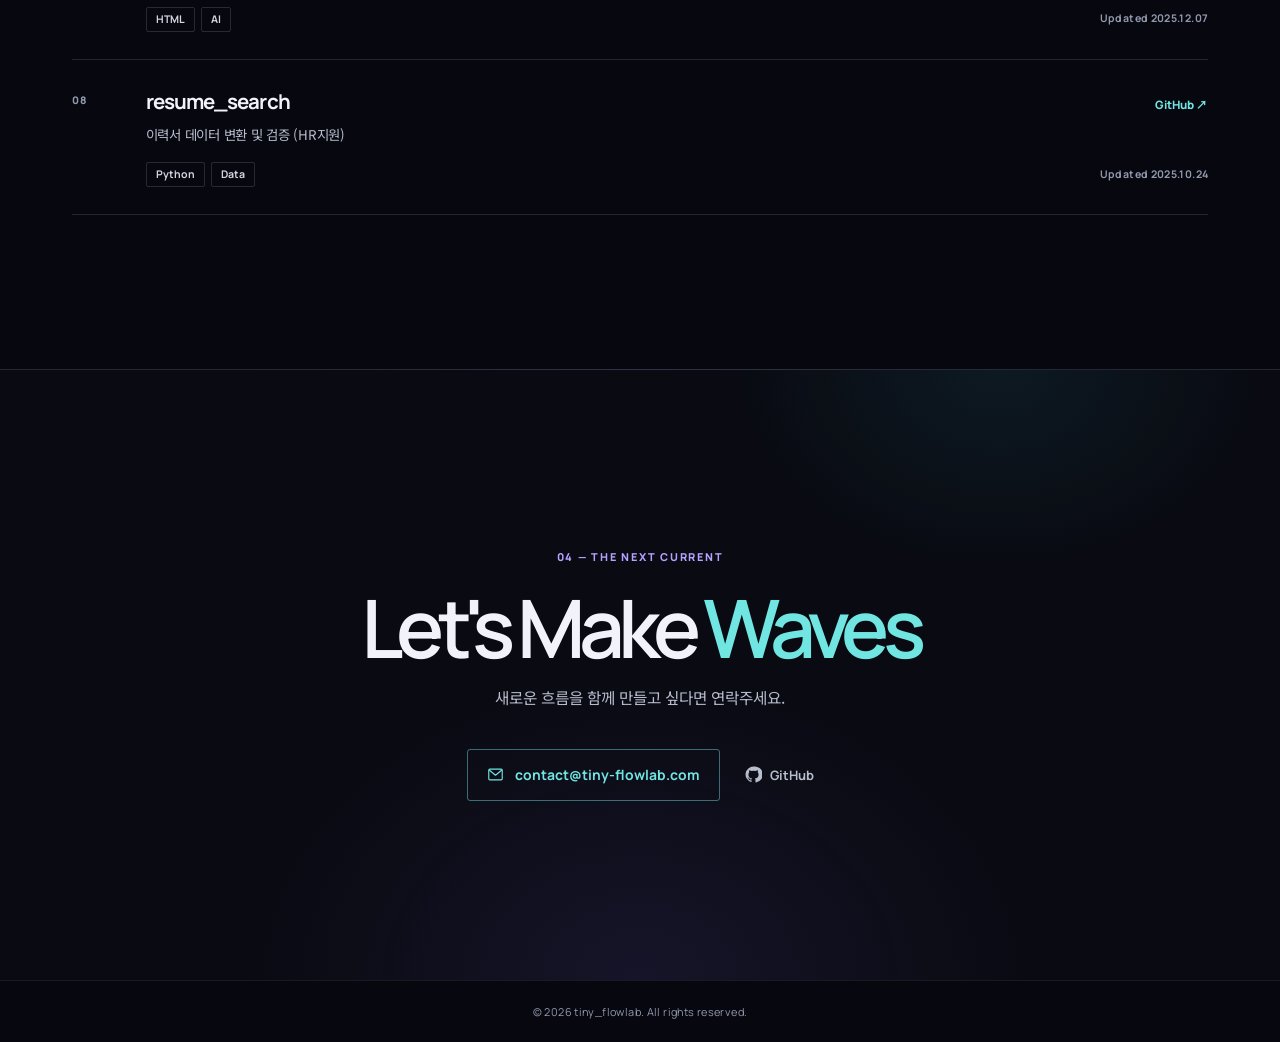
==== commit d260e35d: "feat: add tiny_brain landing page and fold its sub-projects into it tiny_brain is a hub of cooperati" ====
--- a/index.html
+++ b/index.html
@@ -409,9 +409,9 @@
         <div class="feature-grid">
           <article class="feature-panel" aria-labelledby="tiny-brain-title">
             <div class="feature-top"><p class="feature-kicker">01 / Overview</p><span class="feature-status">Private</span></div>
-            <h3 id="tiny-brain-title">tiny_brain</h3>
-            <p class="description lang-block" data-lang="ko" lang="ko">개인 지식 아카이브와 인사이트 발행을 자동화하는 AI 통합 파이프라인 시스템. 다양한 소스에서 정보를 수집·분석·구조화하여 Flowlab 커뮤니티로 발행하는 흐름을 하나로 연결한다.</p>
-            <p class="description lang-block" data-lang="en" lang="en">An integrated AI pipeline system automating personal knowledge archiving and insight publishing. Connects collection, analysis, and distribution into a single continuous flow toward the Flowlab community.</p>
+            <h3 id="tiny-brain-title"><a href="./tiny_brain/">tiny_brain <span aria-hidden="true">↗</span></a></h3>
+            <p class="description lang-block" data-lang="ko" lang="ko">개인 지식 아카이브와 인사이트 발행을 자동화하는 AI 통합 파이프라인 시스템. 다양한 소스에서 정보를 수집·분석·구조화하여 Flowlab 커뮤니티로 발행하는 흐름을 하나로 연결한다. 구성: find_insight_writer · flowlab_community · status-dashboard</p>
+            <p class="description lang-block" data-lang="en" lang="en">An integrated AI pipeline system automating personal knowledge archiving and insight publishing. Connects collection, analysis, and distribution into a single continuous flow toward the Flowlab community. Includes find_insight_writer · flowlab_community · status-dashboard.</p>
             <div class="feature-bottom">
               <div class="tag-list"><span class="tag">Python</span><span class="tag">Next.js</span><span class="tag">AI</span><span class="tag dev">개발 중</span></div>
               <div class="feature-meta"><span>Updated 2026.10.08</span></div>
@@ -432,55 +432,37 @@
 
         <div class="project-index" aria-label="More projects">
           <article class="work-row">
-            <span class="work-index">03</span><div class="work-main"><div class="work-head"><h3>find_insight_writer</h3><div class="row-links"><span class="visibility">Private</span></div></div>
-              <p class="work-description lang-block" data-lang="ko" lang="ko">다양한 소스에서 인사이트를 추출하고 Flowlab에 자동 발행하는 AI 파이프라인</p><p class="work-description lang-block" data-lang="en" lang="en">AI pipeline that extracts insights from multiple sources and auto-publishes to Flowlab</p>
-              <div class="row-meta"><div class="tag-list"><span class="tag">Python</span><span class="tag">AI</span><span class="tag dev">개발 중</span></div><span class="updated">Updated 2026.10.03</span></div>
-            </div>
-          </article>
-          <article class="work-row">
-            <span class="work-index">04</span><div class="work-main"><div class="work-head"><h3>flowlab_community</h3><div class="row-links"><span class="visibility">Private</span></div></div>
-              <p class="work-description lang-block" data-lang="ko" lang="ko">AI 커뮤니티 플랫폼 — 게시판·댓글·RSVP·큐레이션 풀스택 앱</p><p class="work-description lang-block" data-lang="en" lang="en">AI community platform — boards, comments, RSVP &amp; curation full-stack app</p>
-              <div class="row-meta"><div class="tag-list"><span class="tag">Next.js</span><span class="tag">AI</span><span class="tag dev">개발 중</span></div><span class="updated">Updated 2026.07.13</span></div>
-            </div>
-          </article>
-          <article class="work-row">
-            <span class="work-index">05</span><div class="work-main"><div class="work-head"><h3>status-dashboard</h3><div class="row-links"><span class="visibility">Private</span></div></div>
-              <p class="work-description lang-block" data-lang="ko" lang="ko">tiny_brain 전체 파이프라인 상태 시각화 모니터링 대시보드</p><p class="work-description lang-block" data-lang="en" lang="en">Monitoring dashboard for the tiny_brain pipeline architecture</p>
-              <div class="row-meta"><div class="tag-list"><span class="tag">Python</span><span class="tag">FastAPI</span><span class="tag dev">개발 중</span></div><span class="updated">Updated 2026.10.03</span></div>
-            </div>
-          </article>
-          <article class="work-row">
-            <span class="work-index">06</span><div class="work-main"><div class="work-head"><h3>chatbot-io-server</h3><div class="row-links"><a href="https://github.com/tiny-flowlab/chatbot-io-server" target="_blank" rel="noopener">GitHub ↗</a></div></div>
+            <span class="work-index">03</span><div class="work-main"><div class="work-head"><h3>chatbot-io-server</h3><div class="row-links"><a href="https://github.com/tiny-flowlab/chatbot-io-server" target="_blank" rel="noopener">GitHub ↗</a></div></div>
               <p class="work-description lang-block" data-lang="ko" lang="ko">메신저 봇 미들웨어 서버 — 메시지 수신·자동응답·관리자 WebUI</p><p class="work-description lang-block" data-lang="en" lang="en">Messenger bot middleware — message handling, auto-reply &amp; admin WebUI</p>
               <div class="row-meta"><div class="tag-list"><span class="tag">Python</span><span class="tag">FastAPI</span></div><span class="updated">Updated 2026.03.25</span></div>
             </div>
           </article>
           <article class="work-row">
-            <span class="work-index">07</span><div class="work-main"><div class="work-head"><h3>agy-statusline-custom</h3><div class="row-links"><a href="https://github.com/tiny-flowlab/agy-statusline-custom" target="_blank" rel="noopener">GitHub ↗</a></div></div>
+            <span class="work-index">04</span><div class="work-main"><div class="work-head"><h3>agy-statusline-custom</h3><div class="row-links"><a href="https://github.com/tiny-flowlab/agy-statusline-custom" target="_blank" rel="noopener">GitHub ↗</a></div></div>
               <p class="work-description lang-block" data-lang="ko" lang="ko">Antigravity CLI용 3줄 터미널 상태바 — 사용량·비용·서브에이전트·컨텍스트 실시간 표시</p><p class="work-description lang-block" data-lang="en" lang="en">3-line terminal status bar for Antigravity CLI — live usage, cost, subagent &amp; context tracking</p>
               <div class="row-meta"><div class="tag-list"><span class="tag">JavaScript</span><span class="tag">CLI</span><span class="tag">AI</span></div><span class="updated">Updated 2026.05.24</span></div>
             </div>
           </article>
           <article class="work-row">
-            <span class="work-index">08</span><div class="work-main"><div class="work-head"><h3>wsl2-ai-dev-setup</h3><div class="row-links"><a href="https://github.com/tiny-flowlab/wsl2-ai-dev-setup" target="_blank" rel="noopener">GitHub ↗</a></div></div>
+            <span class="work-index">05</span><div class="work-main"><div class="work-head"><h3>wsl2-ai-dev-setup</h3><div class="row-links"><a href="https://github.com/tiny-flowlab/wsl2-ai-dev-setup" target="_blank" rel="noopener">GitHub ↗</a></div></div>
               <p class="work-description lang-block" data-lang="ko" lang="ko">WSL2 환경에서의 AI 개발 환경 구축 가이드</p><p class="work-description lang-block" data-lang="en" lang="en">AI dev environment setup guide on WSL2</p>
               <div class="row-meta"><div class="tag-list"><span class="tag">Shell</span><span class="tag">WSL2</span></div><span class="updated">Updated 2026.02.28</span></div>
             </div>
           </article>
           <article class="work-row">
-            <span class="work-index">09</span><div class="work-main"><div class="work-head"><h3>novel-studio-copilot-cli</h3><div class="row-links"><a href="https://github.com/tiny-flowlab/novel-studio-copilot-cli" target="_blank" rel="noopener">GitHub ↗</a></div></div>
+            <span class="work-index">06</span><div class="work-main"><div class="work-head"><h3>novel-studio-copilot-cli</h3><div class="row-links"><a href="https://github.com/tiny-flowlab/novel-studio-copilot-cli" target="_blank" rel="noopener">GitHub ↗</a></div></div>
               <p class="work-description lang-block" data-lang="ko" lang="ko">GitHub Copilot CLI 기반 AI 멀티에이전트 소설 창작 시스템</p><p class="work-description lang-block" data-lang="en" lang="en">AI multi-agent novel creation system for GitHub Copilot CLI</p>
               <div class="row-meta"><div class="tag-list"><span class="tag">Python</span><span class="tag">AI</span></div><span class="updated">Updated 2026.02.15</span></div>
             </div>
           </article>
           <article class="work-row">
-            <span class="work-index">10</span><div class="work-main"><div class="work-head"><h3>ai-timeline-2025</h3><div class="row-links"><a href="https://flowlab.tinypia.com/ai-timeline-2025" target="_blank" rel="noopener">Demo ↗</a><a href="https://github.com/tiny-flowlab/ai-timeline-2025" target="_blank" rel="noopener">GitHub ↗</a></div></div>
+            <span class="work-index">07</span><div class="work-main"><div class="work-head"><h3>ai-timeline-2025</h3><div class="row-links"><a href="https://tiny-flowlab.com/ai-timeline-2025/" target="_blank" rel="noopener">Demo ↗</a><a href="https://github.com/tiny-flowlab/ai-timeline-2025" target="_blank" rel="noopener">GitHub ↗</a></div></div>
               <p class="work-description lang-block" data-lang="ko" lang="ko">2025년 AI 기술 타임라인 정리</p><p class="work-description lang-block" data-lang="en" lang="en">2025 AI technology timeline overview</p>
               <div class="row-meta"><div class="tag-list"><span class="tag">HTML</span><span class="tag">AI</span></div><span class="updated">Updated 2025.12.07</span></div>
             </div>
           </article>
           <article class="work-row">
-            <span class="work-index">11</span><div class="work-main"><div class="work-head"><h3>resume_search</h3><div class="row-links"><a href="https://github.com/tiny-flowlab/resume_search" target="_blank" rel="noopener">GitHub ↗</a></div></div>
+            <span class="work-index">08</span><div class="work-main"><div class="work-head"><h3>resume_search</h3><div class="row-links"><a href="https://github.com/tiny-flowlab/resume_search" target="_blank" rel="noopener">GitHub ↗</a></div></div>
               <p class="work-description lang-block" data-lang="ko" lang="ko">이력서 데이터 변환 및 검증 (HR지원)</p><p class="work-description lang-block" data-lang="en" lang="en">Resume data transformation &amp; validation for HR</p>
               <div class="row-meta"><div class="tag-list"><span class="tag">Python</span><span class="tag">Data</span></div><span class="updated">Updated 2025.10.24</span></div>
             </div>
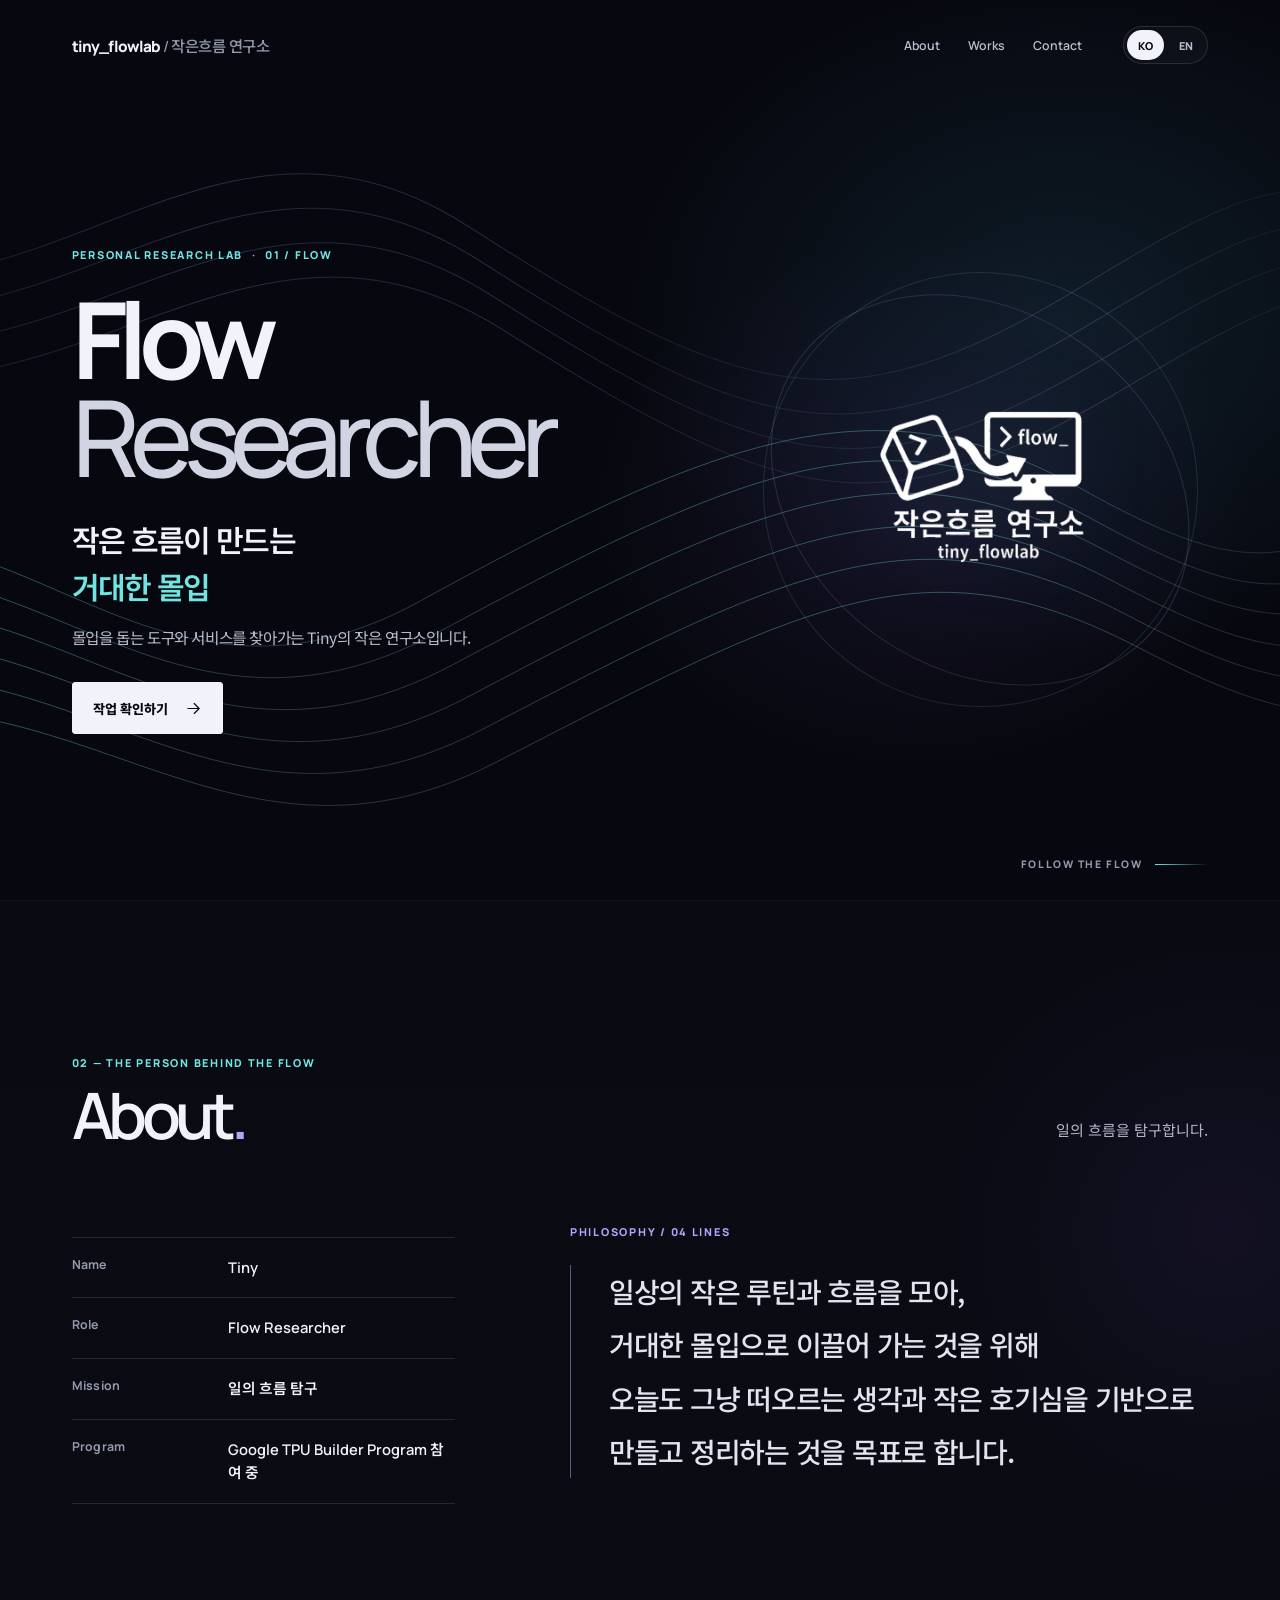
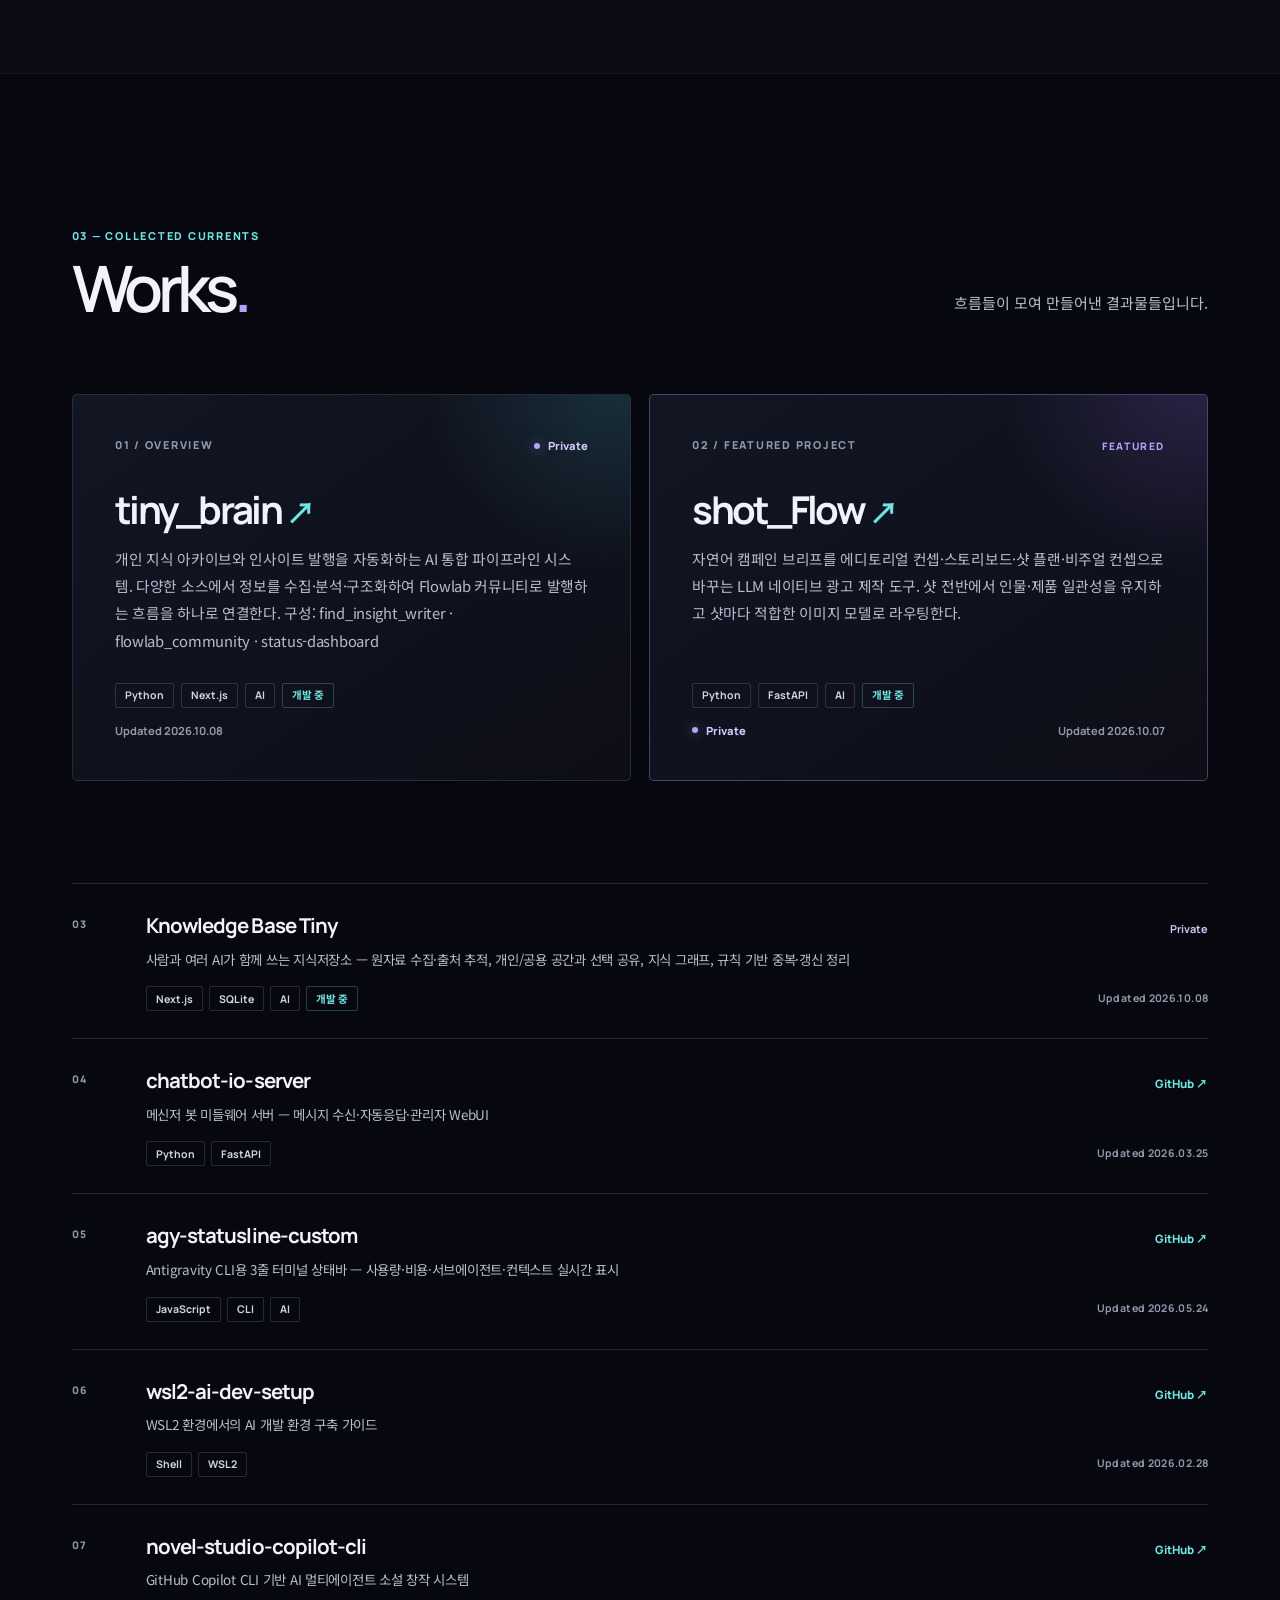
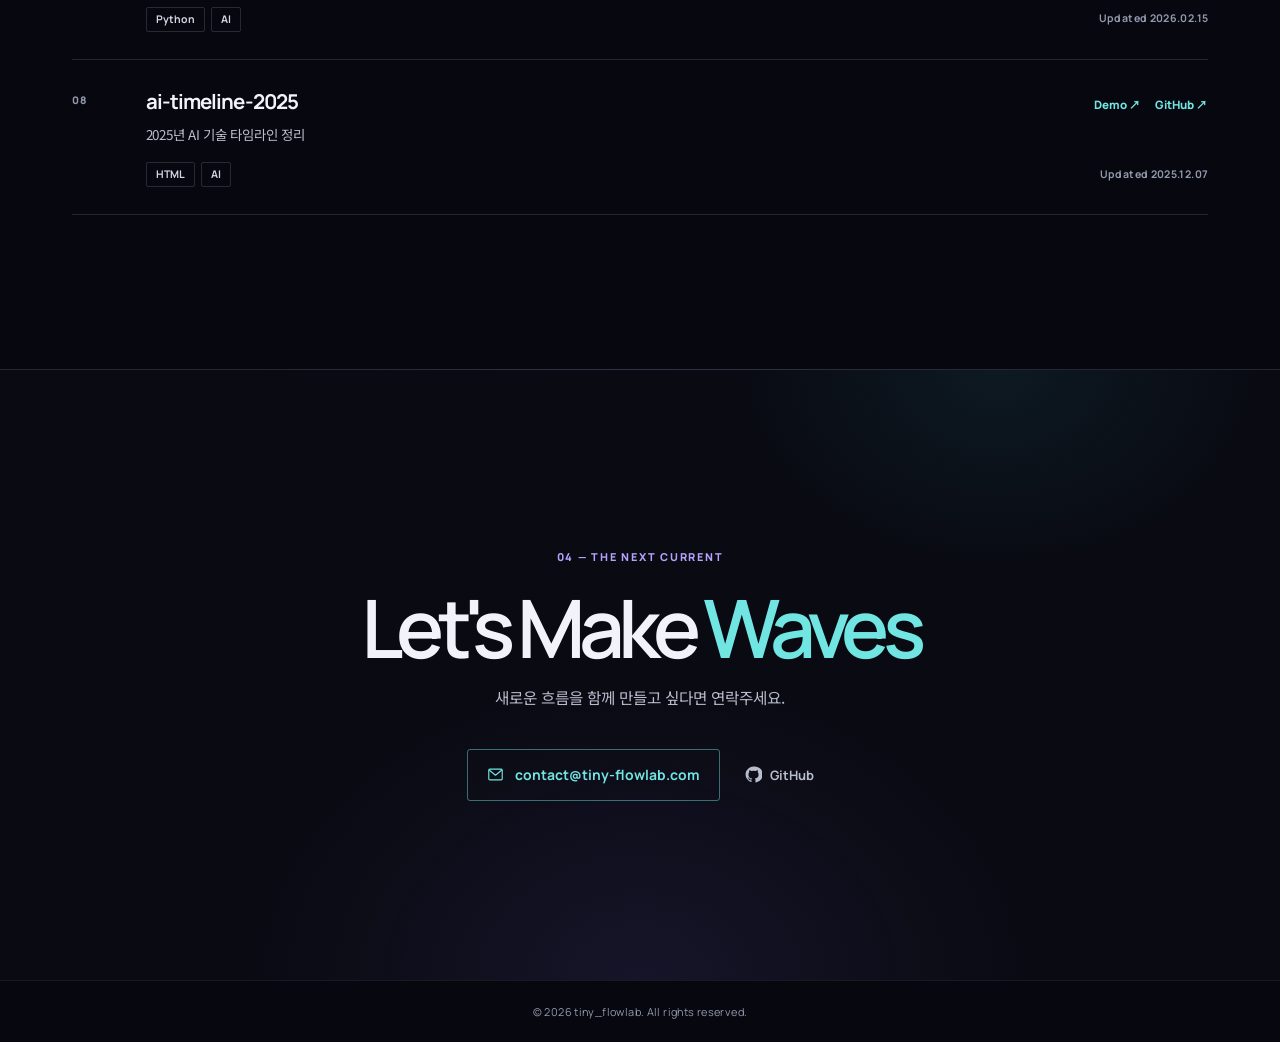
==== commit f5035acc: "feat: replace resume_search with Knowledge Base Tiny in Works Co-Authored-By: Claude Opus 5.5 <norep" ====
--- a/index.html
+++ b/index.html
@@ -432,39 +432,39 @@
 
         <div class="project-index" aria-label="More projects">
           <article class="work-row">
-            <span class="work-index">03</span><div class="work-main"><div class="work-head"><h3>chatbot-io-server</h3><div class="row-links"><a href="https://github.com/tiny-flowlab/chatbot-io-server" target="_blank" rel="noopener">GitHub ↗</a></div></div>
+            <span class="work-index">03</span><div class="work-main"><div class="work-head"><h3>Knowledge Base Tiny</h3><div class="row-links"><span class="visibility">Private</span></div></div>
+              <p class="work-description lang-block" data-lang="ko" lang="ko">사람과 여러 AI가 함께 쓰는 지식저장소 — 원자료 수집·출처 추적, 개인/공용 공간과 선택 공유, 지식 그래프, 규칙 기반 중복·갱신 정리</p><p class="work-description lang-block" data-lang="en" lang="en">Shared knowledge base for people and multiple AIs — source capture &amp; provenance, personal/shared spaces with selective sharing, knowledge graph, rule-based dedup &amp; refresh</p>
+              <div class="row-meta"><div class="tag-list"><span class="tag">Next.js</span><span class="tag">SQLite</span><span class="tag">AI</span><span class="tag dev">개발 중</span></div><span class="updated">Updated 2026.10.08</span></div>
+            </div>
+          </article>
+          <article class="work-row">
+            <span class="work-index">04</span><div class="work-main"><div class="work-head"><h3>chatbot-io-server</h3><div class="row-links"><a href="https://github.com/tiny-flowlab/chatbot-io-server" target="_blank" rel="noopener">GitHub ↗</a></div></div>
               <p class="work-description lang-block" data-lang="ko" lang="ko">메신저 봇 미들웨어 서버 — 메시지 수신·자동응답·관리자 WebUI</p><p class="work-description lang-block" data-lang="en" lang="en">Messenger bot middleware — message handling, auto-reply &amp; admin WebUI</p>
               <div class="row-meta"><div class="tag-list"><span class="tag">Python</span><span class="tag">FastAPI</span></div><span class="updated">Updated 2026.03.25</span></div>
             </div>
           </article>
           <article class="work-row">
-            <span class="work-index">04</span><div class="work-main"><div class="work-head"><h3>agy-statusline-custom</h3><div class="row-links"><a href="https://github.com/tiny-flowlab/agy-statusline-custom" target="_blank" rel="noopener">GitHub ↗</a></div></div>
+            <span class="work-index">05</span><div class="work-main"><div class="work-head"><h3>agy-statusline-custom</h3><div class="row-links"><a href="https://github.com/tiny-flowlab/agy-statusline-custom" target="_blank" rel="noopener">GitHub ↗</a></div></div>
               <p class="work-description lang-block" data-lang="ko" lang="ko">Antigravity CLI용 3줄 터미널 상태바 — 사용량·비용·서브에이전트·컨텍스트 실시간 표시</p><p class="work-description lang-block" data-lang="en" lang="en">3-line terminal status bar for Antigravity CLI — live usage, cost, subagent &amp; context tracking</p>
               <div class="row-meta"><div class="tag-list"><span class="tag">JavaScript</span><span class="tag">CLI</span><span class="tag">AI</span></div><span class="updated">Updated 2026.05.24</span></div>
             </div>
           </article>
           <article class="work-row">
-            <span class="work-index">05</span><div class="work-main"><div class="work-head"><h3>wsl2-ai-dev-setup</h3><div class="row-links"><a href="https://github.com/tiny-flowlab/wsl2-ai-dev-setup" target="_blank" rel="noopener">GitHub ↗</a></div></div>
+            <span class="work-index">06</span><div class="work-main"><div class="work-head"><h3>wsl2-ai-dev-setup</h3><div class="row-links"><a href="https://github.com/tiny-flowlab/wsl2-ai-dev-setup" target="_blank" rel="noopener">GitHub ↗</a></div></div>
               <p class="work-description lang-block" data-lang="ko" lang="ko">WSL2 환경에서의 AI 개발 환경 구축 가이드</p><p class="work-description lang-block" data-lang="en" lang="en">AI dev environment setup guide on WSL2</p>
               <div class="row-meta"><div class="tag-list"><span class="tag">Shell</span><span class="tag">WSL2</span></div><span class="updated">Updated 2026.02.28</span></div>
             </div>
           </article>
           <article class="work-row">
-            <span class="work-index">06</span><div class="work-main"><div class="work-head"><h3>novel-studio-copilot-cli</h3><div class="row-links"><a href="https://github.com/tiny-flowlab/novel-studio-copilot-cli" target="_blank" rel="noopener">GitHub ↗</a></div></div>
+            <span class="work-index">07</span><div class="work-main"><div class="work-head"><h3>novel-studio-copilot-cli</h3><div class="row-links"><a href="https://github.com/tiny-flowlab/novel-studio-copilot-cli" target="_blank" rel="noopener">GitHub ↗</a></div></div>
               <p class="work-description lang-block" data-lang="ko" lang="ko">GitHub Copilot CLI 기반 AI 멀티에이전트 소설 창작 시스템</p><p class="work-description lang-block" data-lang="en" lang="en">AI multi-agent novel creation system for GitHub Copilot CLI</p>
               <div class="row-meta"><div class="tag-list"><span class="tag">Python</span><span class="tag">AI</span></div><span class="updated">Updated 2026.02.15</span></div>
             </div>
           </article>
           <article class="work-row">
-            <span class="work-index">07</span><div class="work-main"><div class="work-head"><h3>ai-timeline-2025</h3><div class="row-links"><a href="https://tiny-flowlab.com/ai-timeline-2025/" target="_blank" rel="noopener">Demo ↗</a><a href="https://github.com/tiny-flowlab/ai-timeline-2025" target="_blank" rel="noopener">GitHub ↗</a></div></div>
+            <span class="work-index">08</span><div class="work-main"><div class="work-head"><h3>ai-timeline-2025</h3><div class="row-links"><a href="https://tiny-flowlab.com/ai-timeline-2025/" target="_blank" rel="noopener">Demo ↗</a><a href="https://github.com/tiny-flowlab/ai-timeline-2025" target="_blank" rel="noopener">GitHub ↗</a></div></div>
               <p class="work-description lang-block" data-lang="ko" lang="ko">2025년 AI 기술 타임라인 정리</p><p class="work-description lang-block" data-lang="en" lang="en">2025 AI technology timeline overview</p>
               <div class="row-meta"><div class="tag-list"><span class="tag">HTML</span><span class="tag">AI</span></div><span class="updated">Updated 2025.12.07</span></div>
-            </div>
-          </article>
-          <article class="work-row">
-            <span class="work-index">08</span><div class="work-main"><div class="work-head"><h3>resume_search</h3><div class="row-links"><a href="https://github.com/tiny-flowlab/resume_search" target="_blank" rel="noopener">GitHub ↗</a></div></div>
-              <p class="work-description lang-block" data-lang="ko" lang="ko">이력서 데이터 변환 및 검증 (HR지원)</p><p class="work-description lang-block" data-lang="en" lang="en">Resume data transformation &amp; validation for HR</p>
-              <div class="row-meta"><div class="tag-list"><span class="tag">Python</span><span class="tag">Data</span></div><span class="updated">Updated 2025.10.24</span></div>
             </div>
           </article>
         </div>
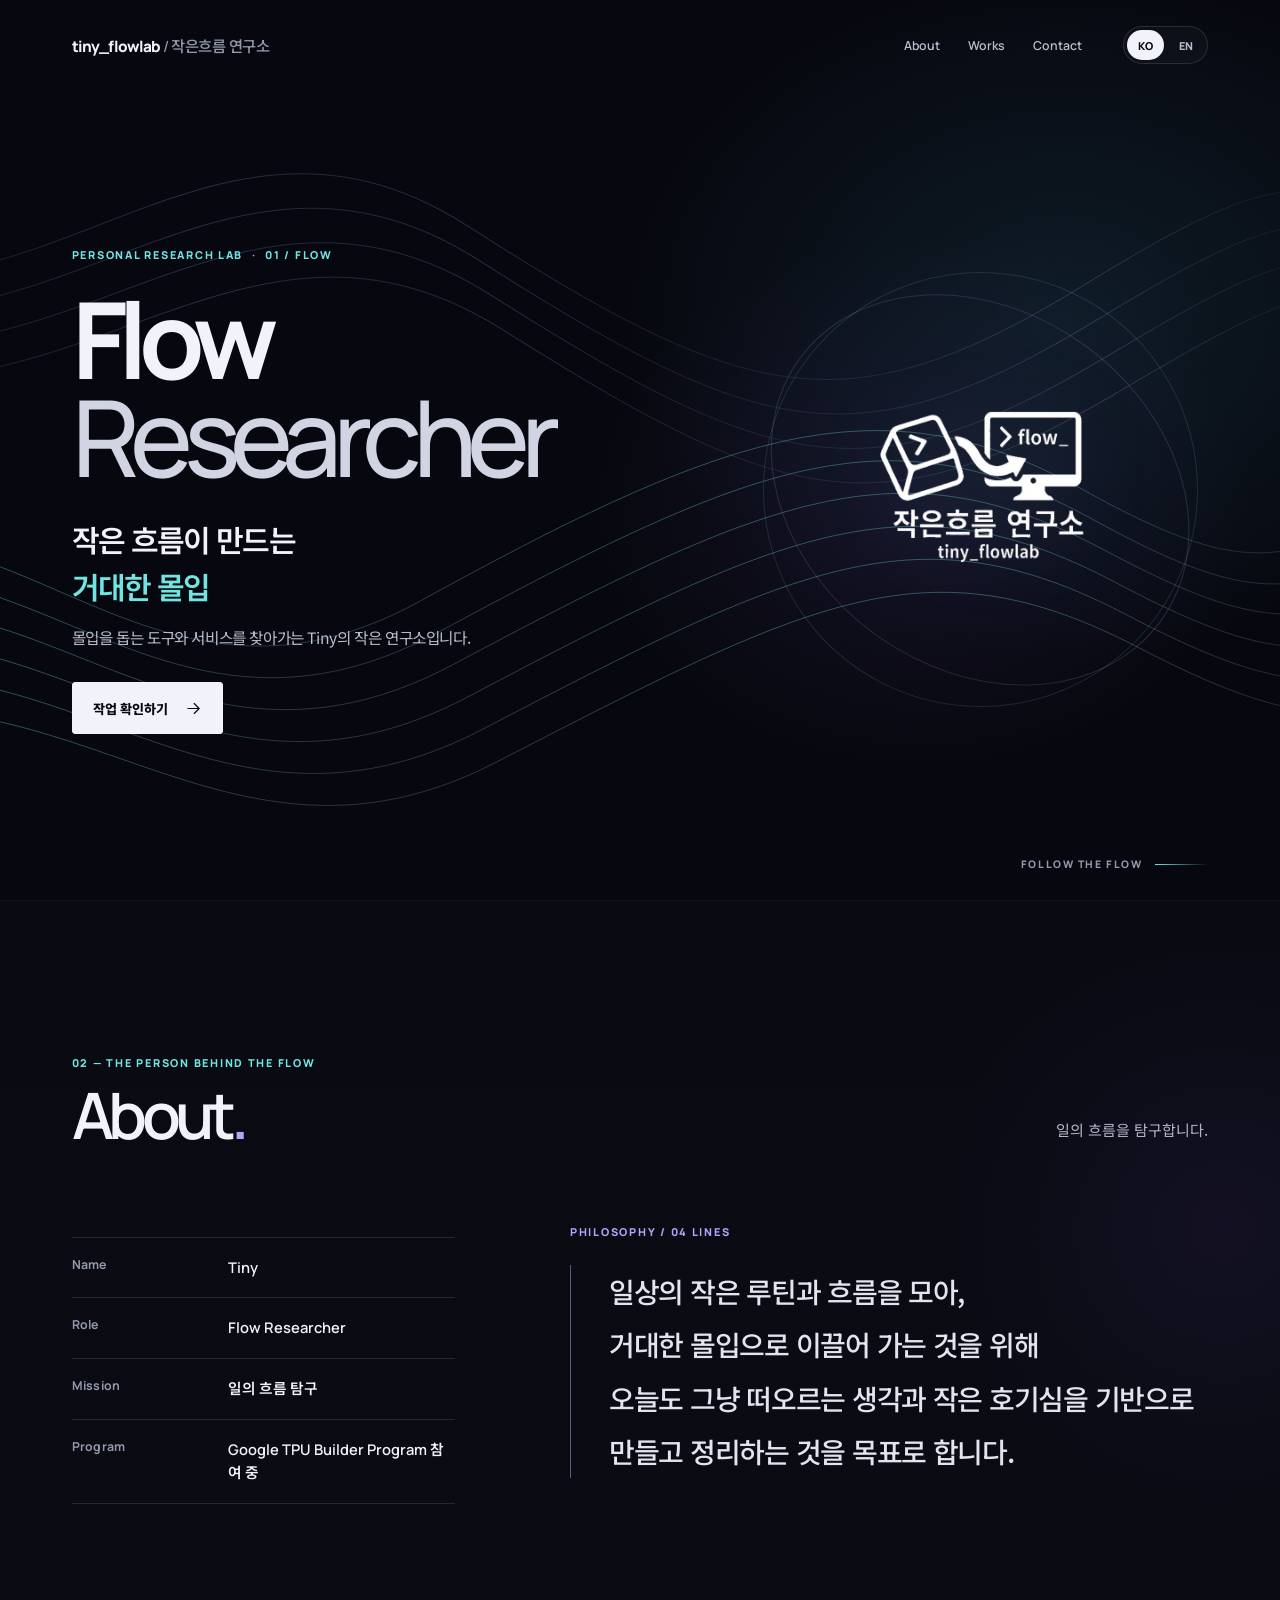
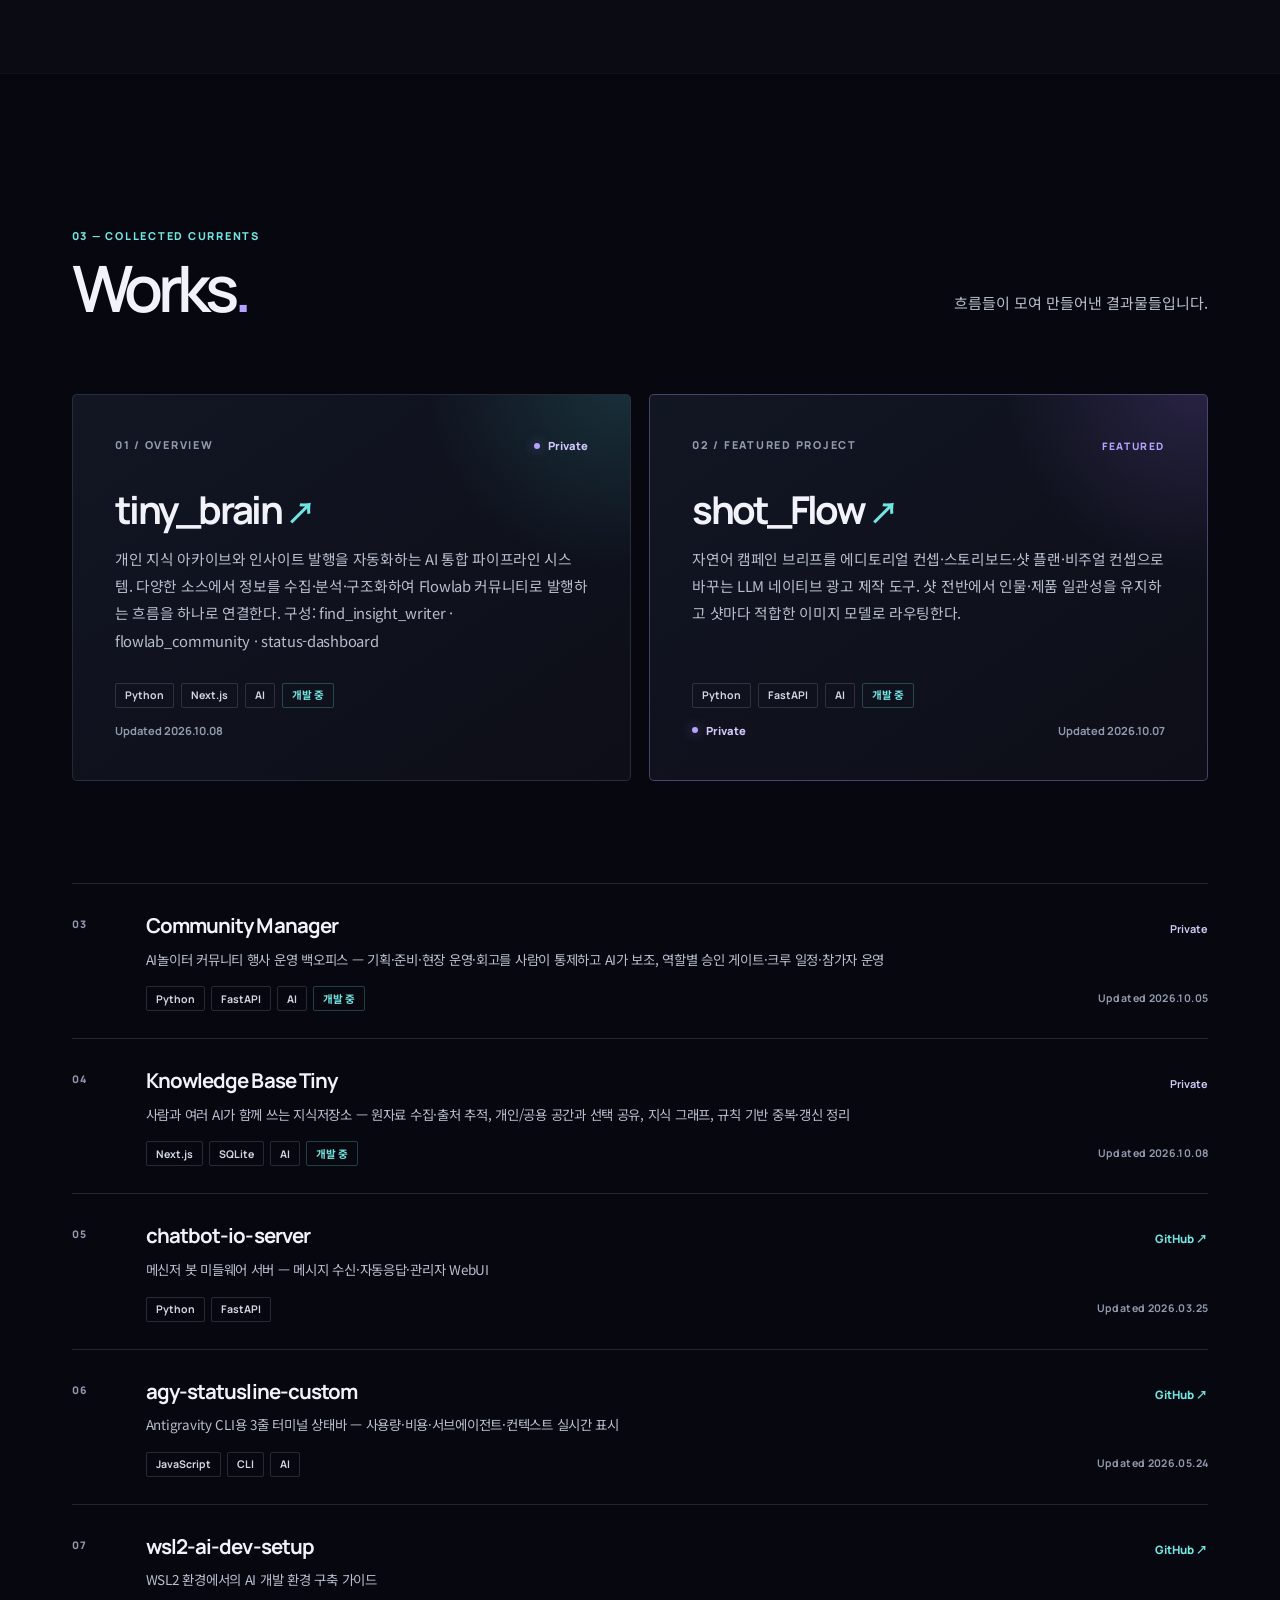
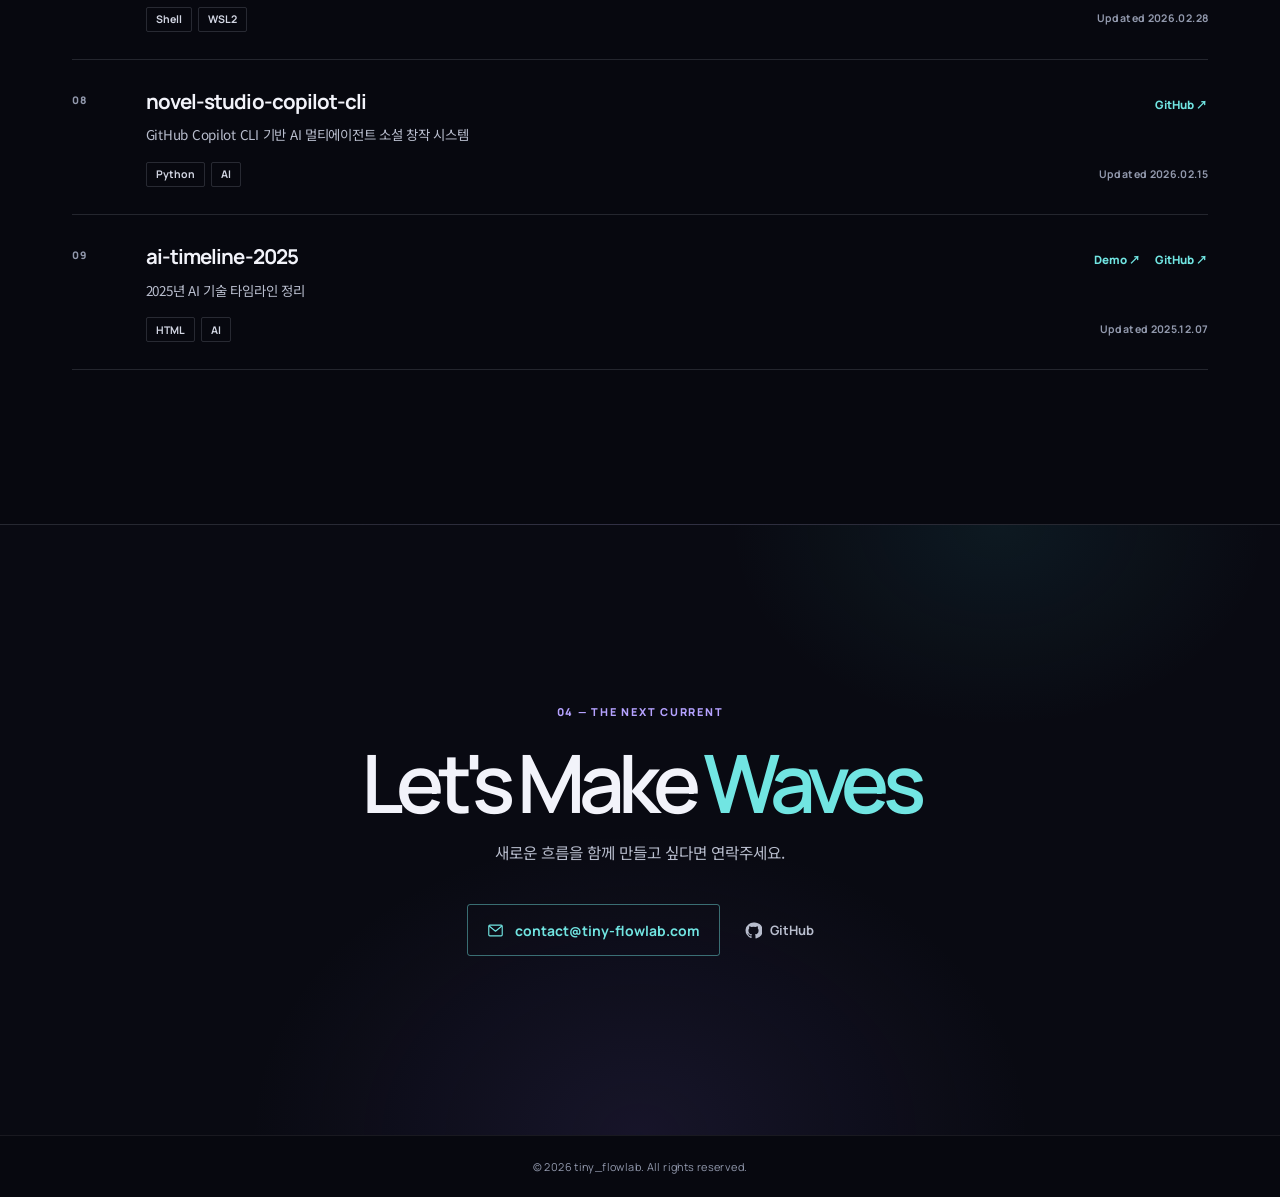
==== commit 78b0d02f: "feat: add Community Manager private card to Works Co-Authored-By: Claude Opus 5.5 <noreply@anthropic" ====
--- a/index.html
+++ b/index.html
@@ -432,37 +432,43 @@
 
         <div class="project-index" aria-label="More projects">
           <article class="work-row">
-            <span class="work-index">03</span><div class="work-main"><div class="work-head"><h3>Knowledge Base Tiny</h3><div class="row-links"><span class="visibility">Private</span></div></div>
+            <span class="work-index">03</span><div class="work-main"><div class="work-head"><h3>Community Manager</h3><div class="row-links"><span class="visibility">Private</span></div></div>
+              <p class="work-description lang-block" data-lang="ko" lang="ko">AI놀이터 커뮤니티 행사 운영 백오피스 — 기획·준비·현장 운영·회고를 사람이 통제하고 AI가 보조, 역할별 승인 게이트·크루 일정·참가자 운영</p><p class="work-description lang-block" data-lang="en" lang="en">Event operations back office for the AI Playground community — humans steer planning, prep, on-site ops &amp; retros while AI assists, with role-based approval gates, crew scheduling &amp; attendee management</p>
+              <div class="row-meta"><div class="tag-list"><span class="tag">Python</span><span class="tag">FastAPI</span><span class="tag">AI</span><span class="tag dev">개발 중</span></div><span class="updated">Updated 2026.10.05</span></div>
+            </div>
+          </article>
+          <article class="work-row">
+            <span class="work-index">04</span><div class="work-main"><div class="work-head"><h3>Knowledge Base Tiny</h3><div class="row-links"><span class="visibility">Private</span></div></div>
               <p class="work-description lang-block" data-lang="ko" lang="ko">사람과 여러 AI가 함께 쓰는 지식저장소 — 원자료 수집·출처 추적, 개인/공용 공간과 선택 공유, 지식 그래프, 규칙 기반 중복·갱신 정리</p><p class="work-description lang-block" data-lang="en" lang="en">Shared knowledge base for people and multiple AIs — source capture &amp; provenance, personal/shared spaces with selective sharing, knowledge graph, rule-based dedup &amp; refresh</p>
               <div class="row-meta"><div class="tag-list"><span class="tag">Next.js</span><span class="tag">SQLite</span><span class="tag">AI</span><span class="tag dev">개발 중</span></div><span class="updated">Updated 2026.10.08</span></div>
             </div>
           </article>
           <article class="work-row">
-            <span class="work-index">04</span><div class="work-main"><div class="work-head"><h3>chatbot-io-server</h3><div class="row-links"><a href="https://github.com/tiny-flowlab/chatbot-io-server" target="_blank" rel="noopener">GitHub ↗</a></div></div>
+            <span class="work-index">05</span><div class="work-main"><div class="work-head"><h3>chatbot-io-server</h3><div class="row-links"><a href="https://github.com/tiny-flowlab/chatbot-io-server" target="_blank" rel="noopener">GitHub ↗</a></div></div>
               <p class="work-description lang-block" data-lang="ko" lang="ko">메신저 봇 미들웨어 서버 — 메시지 수신·자동응답·관리자 WebUI</p><p class="work-description lang-block" data-lang="en" lang="en">Messenger bot middleware — message handling, auto-reply &amp; admin WebUI</p>
               <div class="row-meta"><div class="tag-list"><span class="tag">Python</span><span class="tag">FastAPI</span></div><span class="updated">Updated 2026.03.25</span></div>
             </div>
           </article>
           <article class="work-row">
-            <span class="work-index">05</span><div class="work-main"><div class="work-head"><h3>agy-statusline-custom</h3><div class="row-links"><a href="https://github.com/tiny-flowlab/agy-statusline-custom" target="_blank" rel="noopener">GitHub ↗</a></div></div>
+            <span class="work-index">06</span><div class="work-main"><div class="work-head"><h3>agy-statusline-custom</h3><div class="row-links"><a href="https://github.com/tiny-flowlab/agy-statusline-custom" target="_blank" rel="noopener">GitHub ↗</a></div></div>
               <p class="work-description lang-block" data-lang="ko" lang="ko">Antigravity CLI용 3줄 터미널 상태바 — 사용량·비용·서브에이전트·컨텍스트 실시간 표시</p><p class="work-description lang-block" data-lang="en" lang="en">3-line terminal status bar for Antigravity CLI — live usage, cost, subagent &amp; context tracking</p>
               <div class="row-meta"><div class="tag-list"><span class="tag">JavaScript</span><span class="tag">CLI</span><span class="tag">AI</span></div><span class="updated">Updated 2026.05.24</span></div>
             </div>
           </article>
           <article class="work-row">
-            <span class="work-index">06</span><div class="work-main"><div class="work-head"><h3>wsl2-ai-dev-setup</h3><div class="row-links"><a href="https://github.com/tiny-flowlab/wsl2-ai-dev-setup" target="_blank" rel="noopener">GitHub ↗</a></div></div>
+            <span class="work-index">07</span><div class="work-main"><div class="work-head"><h3>wsl2-ai-dev-setup</h3><div class="row-links"><a href="https://github.com/tiny-flowlab/wsl2-ai-dev-setup" target="_blank" rel="noopener">GitHub ↗</a></div></div>
               <p class="work-description lang-block" data-lang="ko" lang="ko">WSL2 환경에서의 AI 개발 환경 구축 가이드</p><p class="work-description lang-block" data-lang="en" lang="en">AI dev environment setup guide on WSL2</p>
               <div class="row-meta"><div class="tag-list"><span class="tag">Shell</span><span class="tag">WSL2</span></div><span class="updated">Updated 2026.02.28</span></div>
             </div>
           </article>
           <article class="work-row">
-            <span class="work-index">07</span><div class="work-main"><div class="work-head"><h3>novel-studio-copilot-cli</h3><div class="row-links"><a href="https://github.com/tiny-flowlab/novel-studio-copilot-cli" target="_blank" rel="noopener">GitHub ↗</a></div></div>
+            <span class="work-index">08</span><div class="work-main"><div class="work-head"><h3>novel-studio-copilot-cli</h3><div class="row-links"><a href="https://github.com/tiny-flowlab/novel-studio-copilot-cli" target="_blank" rel="noopener">GitHub ↗</a></div></div>
               <p class="work-description lang-block" data-lang="ko" lang="ko">GitHub Copilot CLI 기반 AI 멀티에이전트 소설 창작 시스템</p><p class="work-description lang-block" data-lang="en" lang="en">AI multi-agent novel creation system for GitHub Copilot CLI</p>
               <div class="row-meta"><div class="tag-list"><span class="tag">Python</span><span class="tag">AI</span></div><span class="updated">Updated 2026.02.15</span></div>
             </div>
           </article>
           <article class="work-row">
-            <span class="work-index">08</span><div class="work-main"><div class="work-head"><h3>ai-timeline-2025</h3><div class="row-links"><a href="https://tiny-flowlab.com/ai-timeline-2025/" target="_blank" rel="noopener">Demo ↗</a><a href="https://github.com/tiny-flowlab/ai-timeline-2025" target="_blank" rel="noopener">GitHub ↗</a></div></div>
+            <span class="work-index">09</span><div class="work-main"><div class="work-head"><h3>ai-timeline-2025</h3><div class="row-links"><a href="https://tiny-flowlab.com/ai-timeline-2025/" target="_blank" rel="noopener">Demo ↗</a><a href="https://github.com/tiny-flowlab/ai-timeline-2025" target="_blank" rel="noopener">GitHub ↗</a></div></div>
               <p class="work-description lang-block" data-lang="ko" lang="ko">2025년 AI 기술 타임라인 정리</p><p class="work-description lang-block" data-lang="en" lang="en">2025 AI technology timeline overview</p>
               <div class="row-meta"><div class="tag-list"><span class="tag">HTML</span><span class="tag">AI</span></div><span class="updated">Updated 2025.12.07</span></div>
             </div>
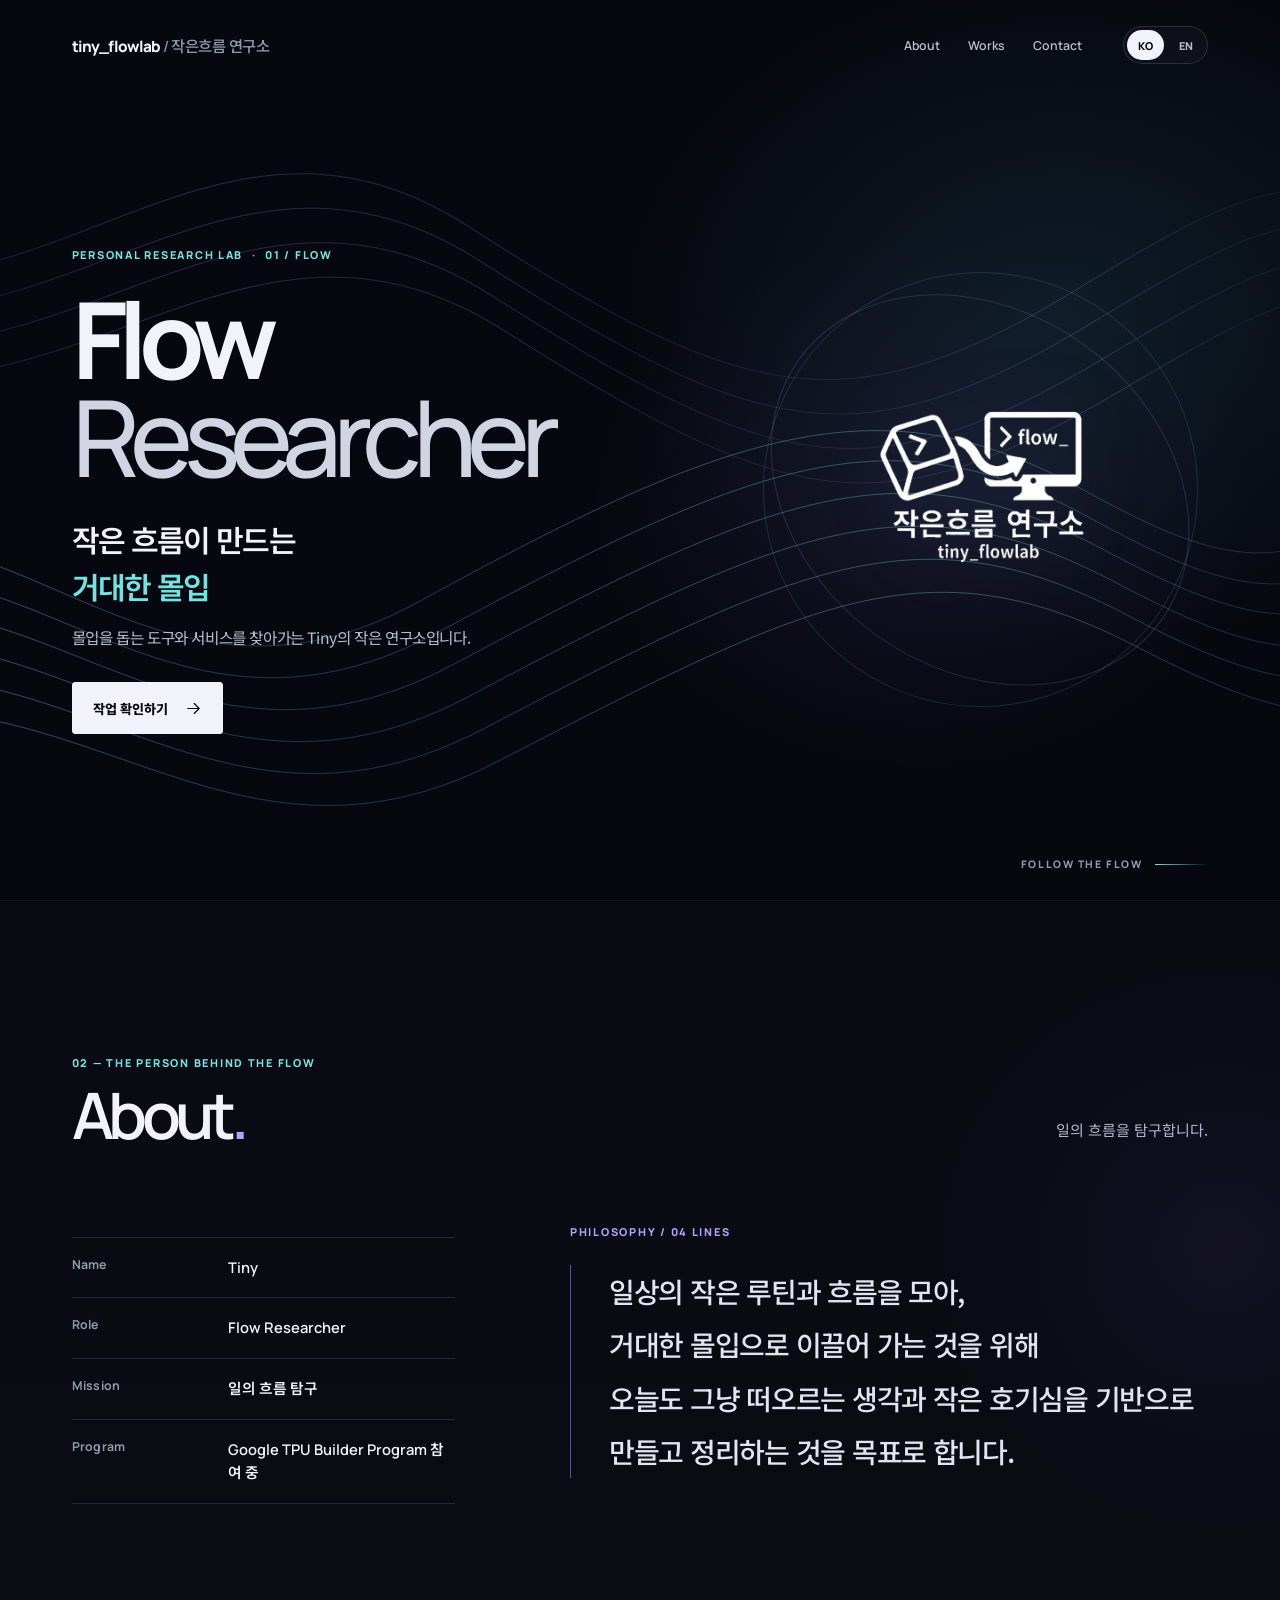
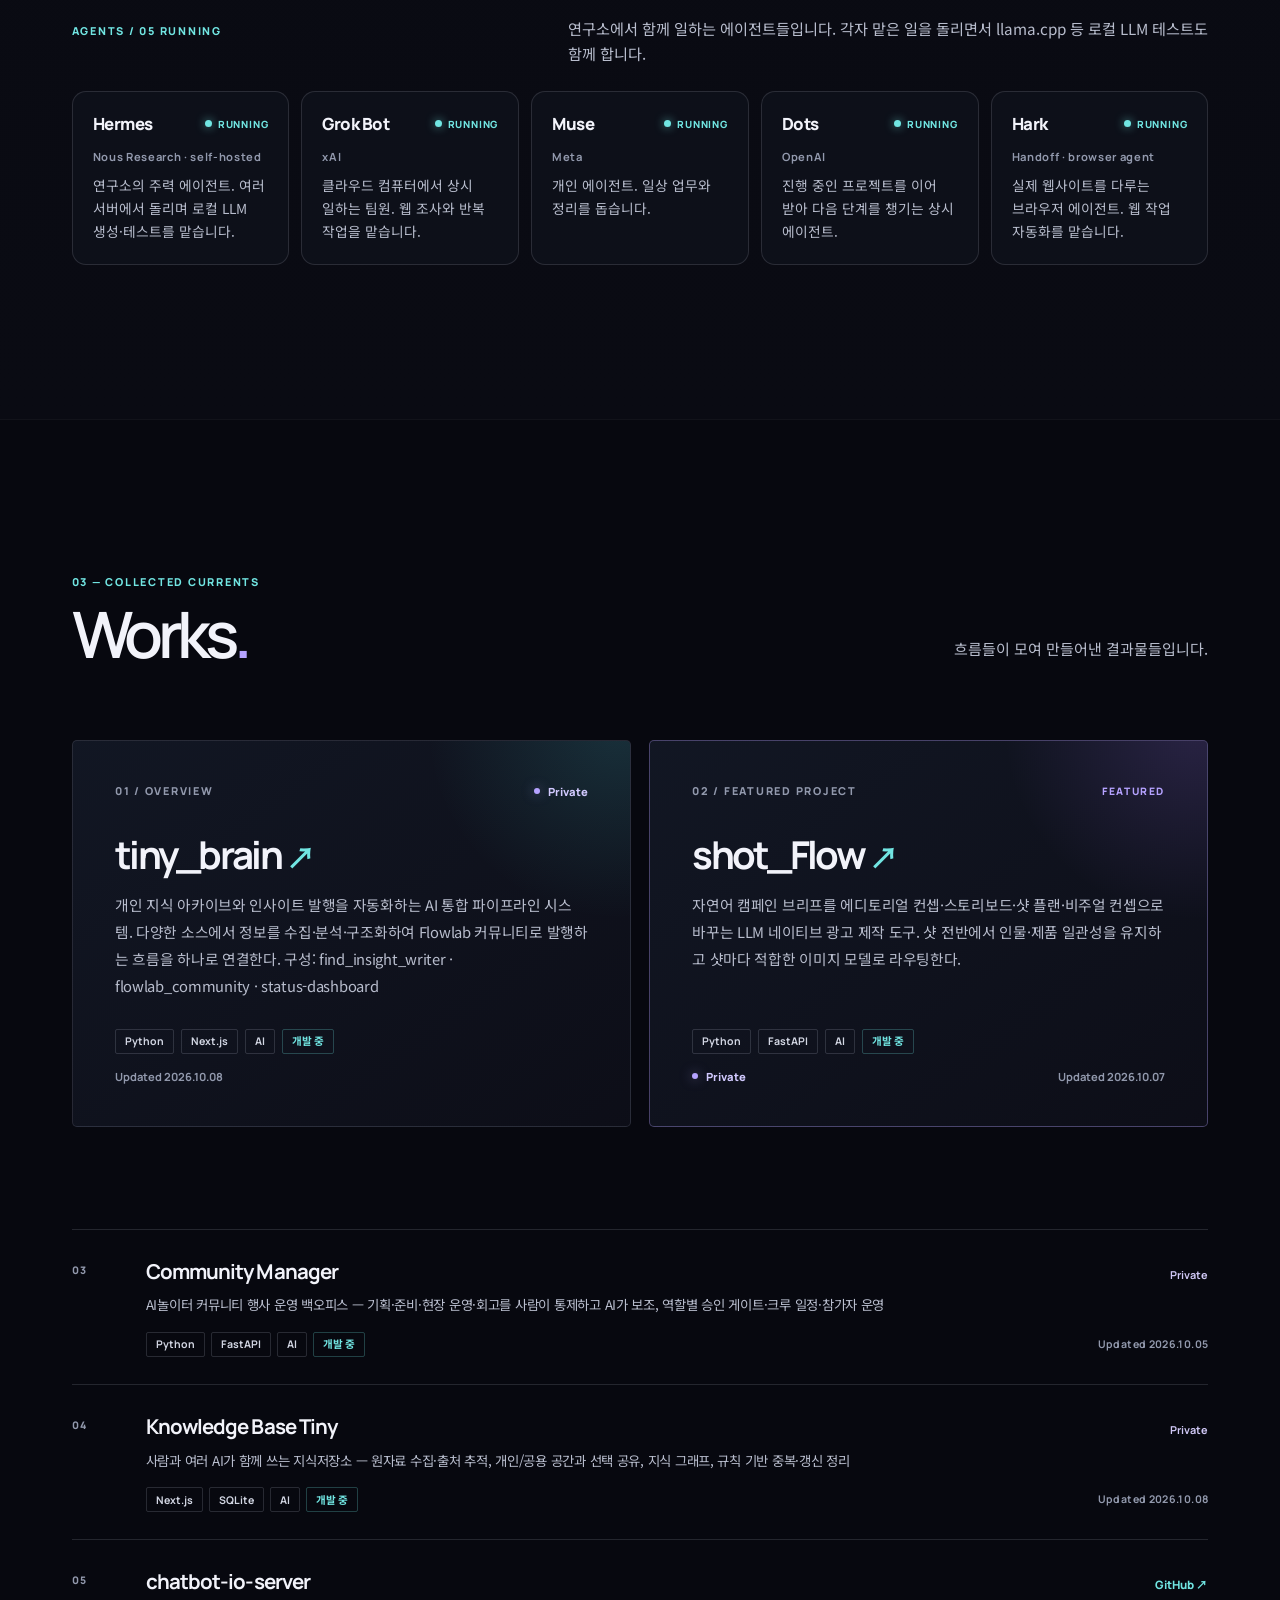
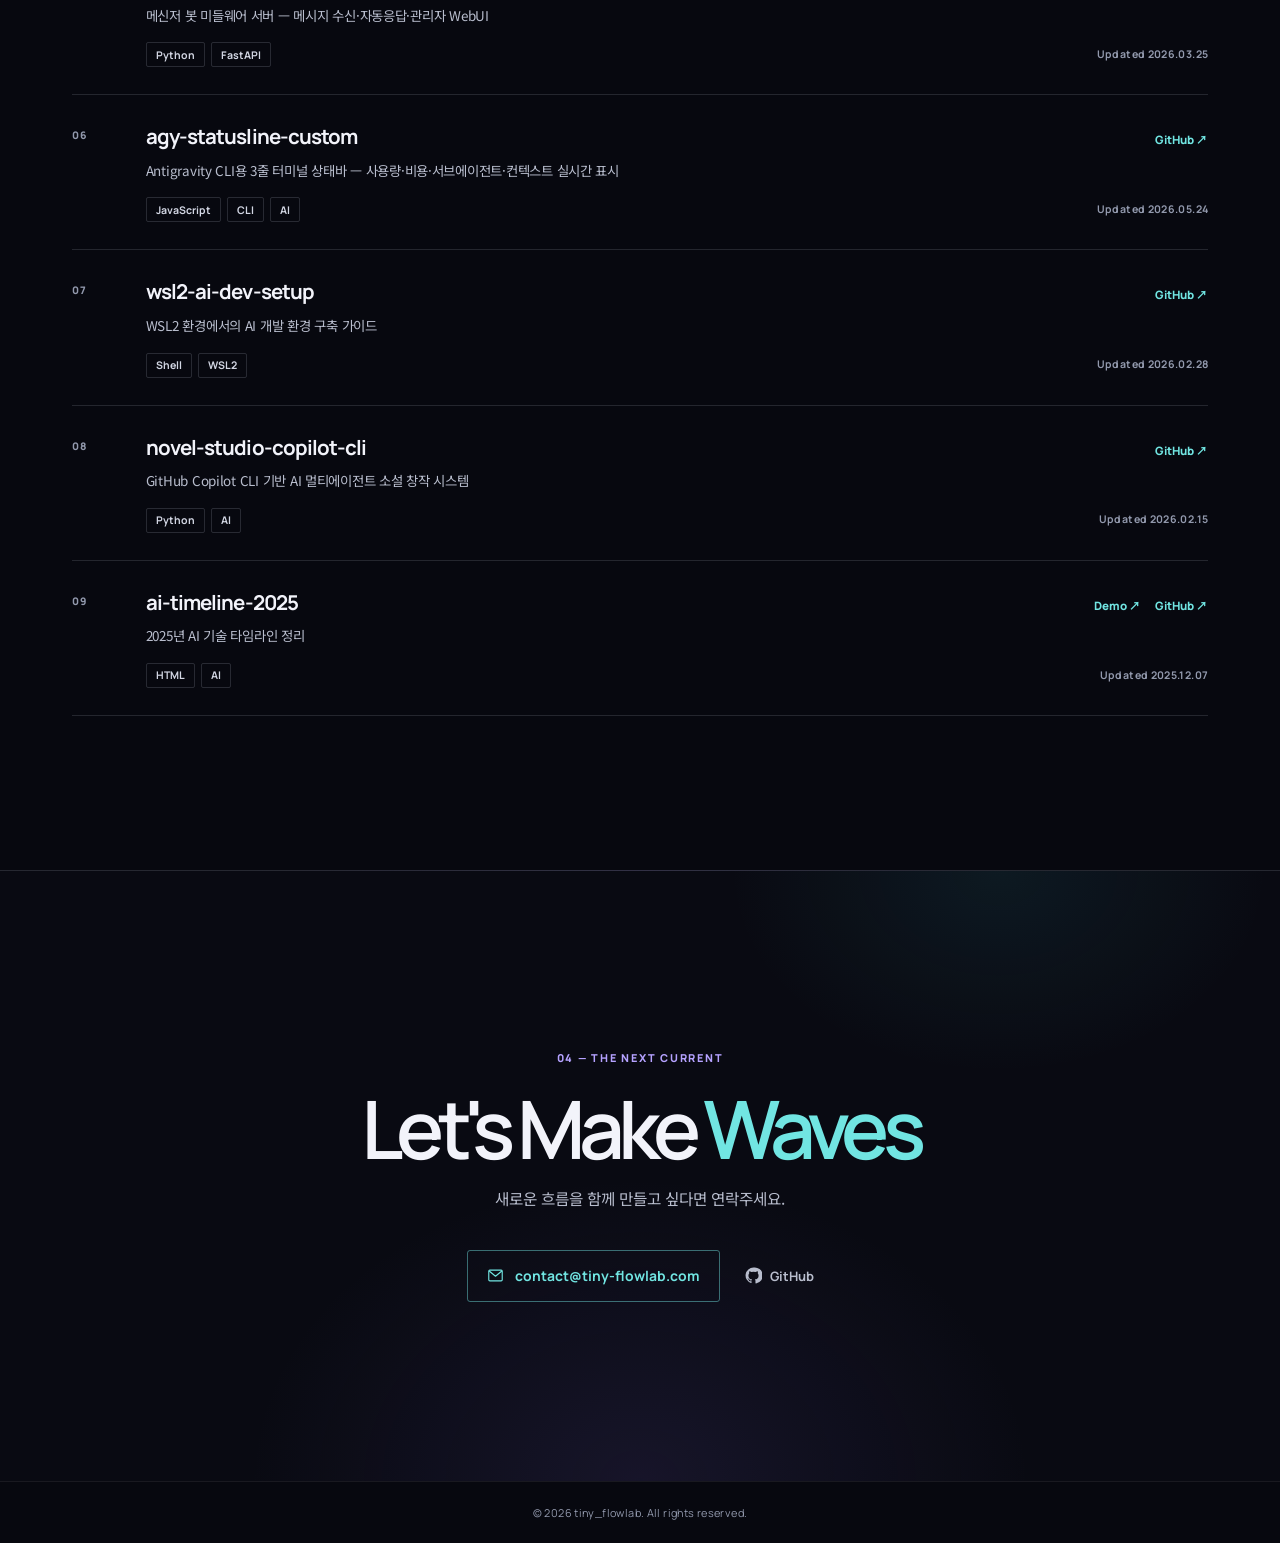
==== commit 0c458ed7: "feat: add running agents block under About Shows the agents the lab operates (Hermes, Grok Bot, Muse" ====
--- a/index.html
+++ b/index.html
@@ -166,9 +166,23 @@
     .profile-row dt { color: var(--quiet); font-size: .77rem; font-weight: 700; letter-spacing: .02em; }
     .profile-row dd { margin: 0; color: var(--text); font-size: .92rem; line-height: 1.6; font-weight: 600; }
     .philosophy { padding-top: 3px; }
+    .agents { position: relative; margin-top: clamp(56px, 8vw, 96px); }
+    .agents-head { display: flex; flex-wrap: wrap; align-items: baseline; justify-content: space-between; gap: 12px 32px; margin-bottom: 24px; }
+    .agents-head .micro-label { color: var(--cyan); }
+    .agents-head p:not(.micro-label) { margin: 0; color: var(--muted); font-family: var(--kr); font-size: .95rem; line-height: 1.7; word-break: keep-all; max-width: 640px; }
+    .agent-grid { display: grid; grid-template-columns: repeat(auto-fit, minmax(200px, 1fr)); gap: 12px; }
+    .agent { padding: 20px 20px 22px; border: 1px solid var(--line); border-radius: 14px; background: rgba(16,18,29,.72); }
+    .agent-top { display: flex; align-items: center; justify-content: space-between; gap: 10px; margin-bottom: 14px; }
+    .agent-name { margin: 0; font-size: 1.05rem; font-weight: 800; letter-spacing: -.03em; }
+    .agent-run { display: inline-flex; align-items: center; gap: 6px; color: var(--cyan); font-size: .62rem; font-weight: 800; letter-spacing: .08em; text-transform: uppercase; white-space: nowrap; }
+    .agent-run::before { content: ''; width: 7px; height: 7px; border-radius: 50%; background: var(--cyan); box-shadow: 0 0 10px rgba(113,229,226,.7); animation: agent-pulse 2.4s ease-in-out infinite; }
+    @keyframes agent-pulse { 50% { opacity: .35; } }
+    .agent-maker { margin: 0 0 10px; color: var(--quiet); font-size: .7rem; font-weight: 700; letter-spacing: .06em; }
+    .agent p.lang-block { margin: 0; color: var(--muted); font-family: var(--kr); font-size: .86rem; line-height: 1.65; word-break: keep-all; }
+    @media (prefers-reduced-motion: reduce) { .agent-run::before { animation: none; } }
     .philosophy .micro-label { color: var(--violet); }
     .philosophy-lines { margin-top: 25px; padding-left: clamp(18px, 3vw, 38px); border-left: 1px solid rgba(181,162,255,.5); }
-    .philosophy-lines p { margin: 0; color: #e2e4ef; font-family: var(--kr); font-size: clamp(1.18rem, 2.2vw, 1.75rem); line-height: 1.9; letter-spacing: -.045em; font-weight: 500; }
+    .philosophy-lines p { word-break: keep-all; margin: 0; color: #e2e4ef; font-family: var(--kr); font-size: clamp(1.18rem, 2.2vw, 1.75rem); line-height: 1.9; letter-spacing: -.045em; font-weight: 500; }
     .philosophy-lines .lang-block[data-lang="en"] { font-family: var(--sans); letter-spacing: -.03em; }
 
     .works-section { background: var(--ink); }
@@ -395,6 +409,20 @@
             </div>
           </div>
         </div>
+        <div class="agents" aria-labelledby="agents-title">
+          <div class="agents-head">
+            <p class="micro-label" id="agents-title">Agents / 05 running</p>
+            <p class="lang-block" data-lang="ko" lang="ko">연구소에서 함께 일하는 에이전트들입니다. 각자 맡은 일을 돌리면서 llama.cpp 등 로컬 LLM 테스트도 함께 합니다.</p>
+            <p class="lang-block" data-lang="en" lang="en">The agents working alongside the lab. Each runs its own tasks, and together they also drive local LLM tests such as llama.cpp.</p>
+          </div>
+          <div class="agent-grid">
+            <article class="agent"><div class="agent-top"><h3 class="agent-name">Hermes</h3><span class="agent-run">Running</span></div><p class="agent-maker">Nous Research · self-hosted</p><p class="lang-block" data-lang="ko" lang="ko">연구소의 주력 에이전트. 여러 서버에서 돌리며 로컬 LLM 생성·테스트를 맡습니다.</p><p class="lang-block" data-lang="en" lang="en">The lab&#39;s main agent, running across several servers and handling local LLM generation &amp; tests.</p></article>
+            <article class="agent"><div class="agent-top"><h3 class="agent-name">Grok Bot</h3><span class="agent-run">Running</span></div><p class="agent-maker">xAI</p><p class="lang-block" data-lang="ko" lang="ko">클라우드 컴퓨터에서 상시 일하는 팀원. 웹 조사와 반복 작업을 맡습니다.</p><p class="lang-block" data-lang="en" lang="en">An always-on teammate on its own cloud computer, handling web research and repetitive work.</p></article>
+            <article class="agent"><div class="agent-top"><h3 class="agent-name">Muse</h3><span class="agent-run">Running</span></div><p class="agent-maker">Meta</p><p class="lang-block" data-lang="ko" lang="ko">개인 에이전트. 일상 업무와 정리를 돕습니다.</p><p class="lang-block" data-lang="en" lang="en">A personal agent helping with everyday tasks and organizing.</p></article>
+            <article class="agent"><div class="agent-top"><h3 class="agent-name">Dots</h3><span class="agent-run">Running</span></div><p class="agent-maker">OpenAI</p><p class="lang-block" data-lang="ko" lang="ko">진행 중인 프로젝트를 이어 받아 다음 단계를 챙기는 상시 에이전트.</p><p class="lang-block" data-lang="en" lang="en">An always-on agent that picks up ongoing projects and moves them to the next step.</p></article>
+            <article class="agent"><div class="agent-top"><h3 class="agent-name">Hark</h3><span class="agent-run">Running</span></div><p class="agent-maker">Handoff · browser agent</p><p class="lang-block" data-lang="ko" lang="ko">실제 웹사이트를 다루는 브라우저 에이전트. 웹 작업 자동화를 맡습니다.</p><p class="lang-block" data-lang="en" lang="en">A browser agent that works real websites, automating web tasks.</p></article>
+          </div>
+        </div>
       </div>
     </section>
 
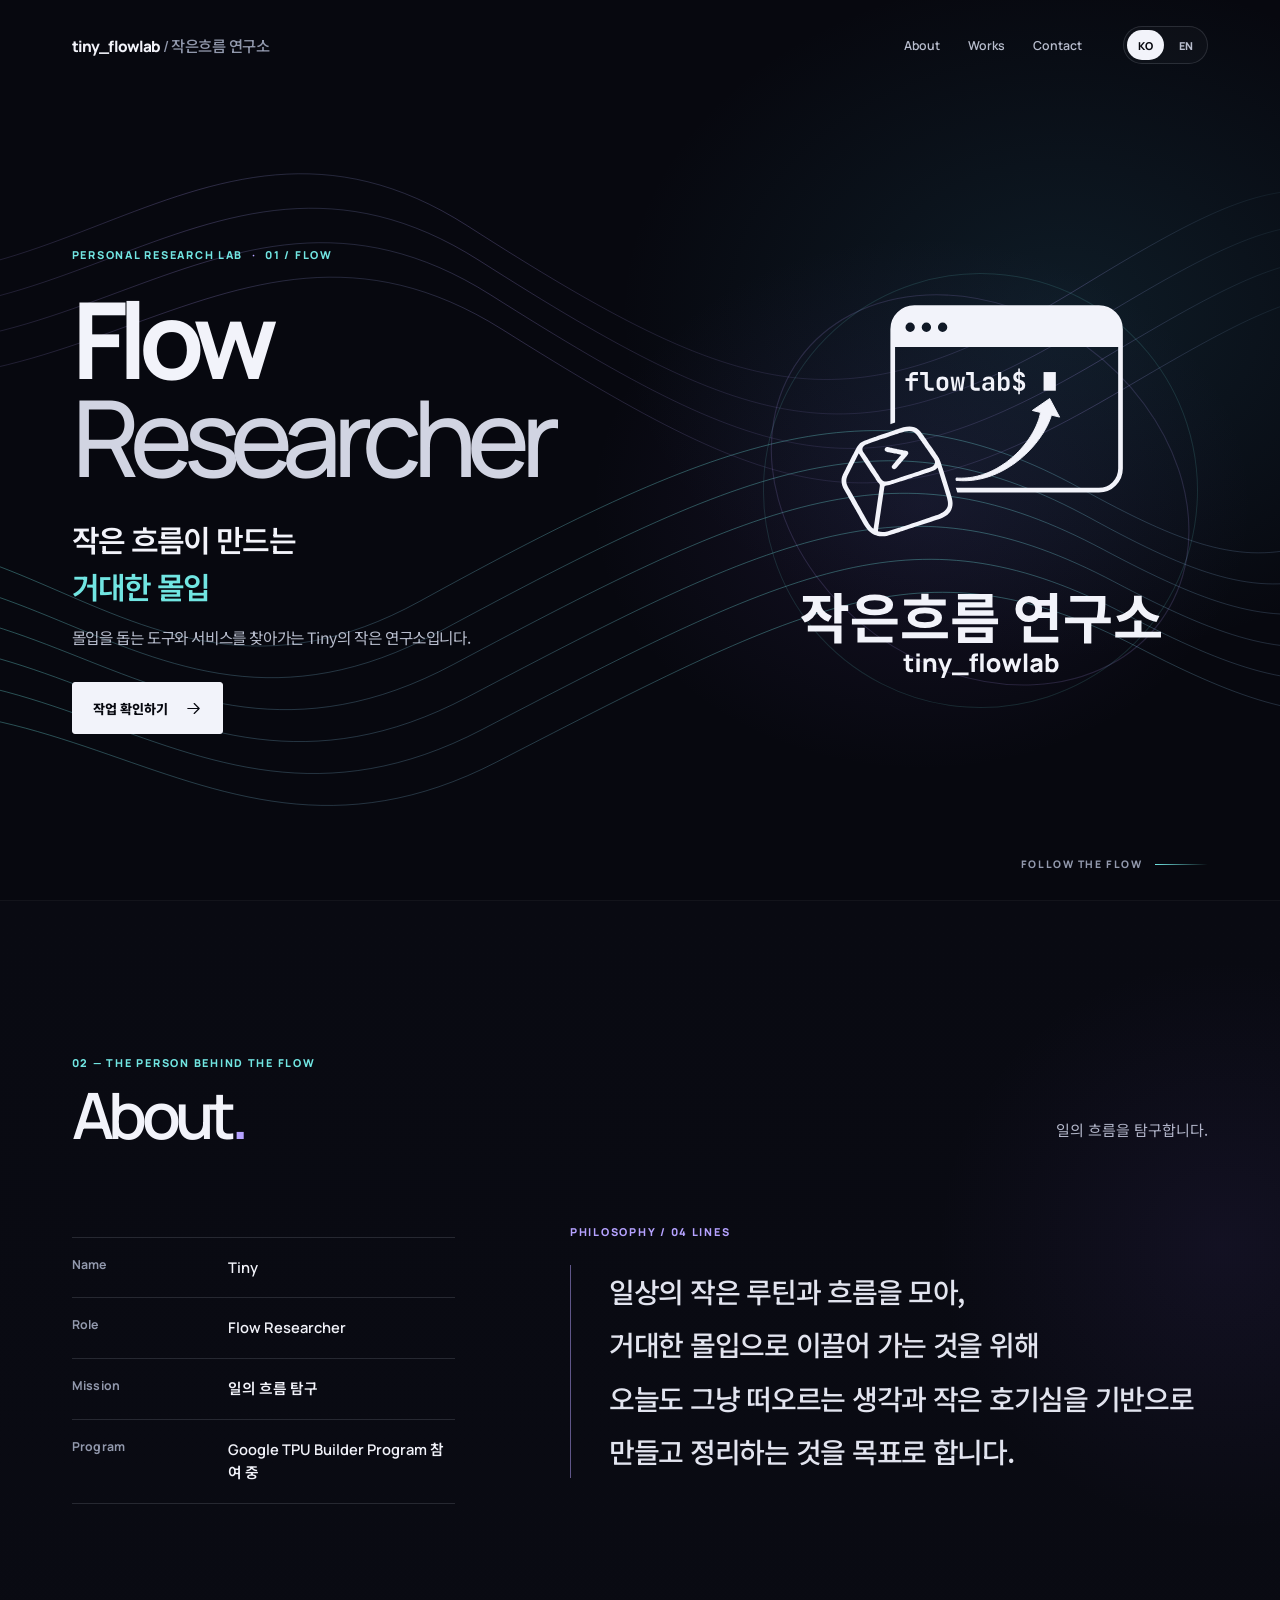
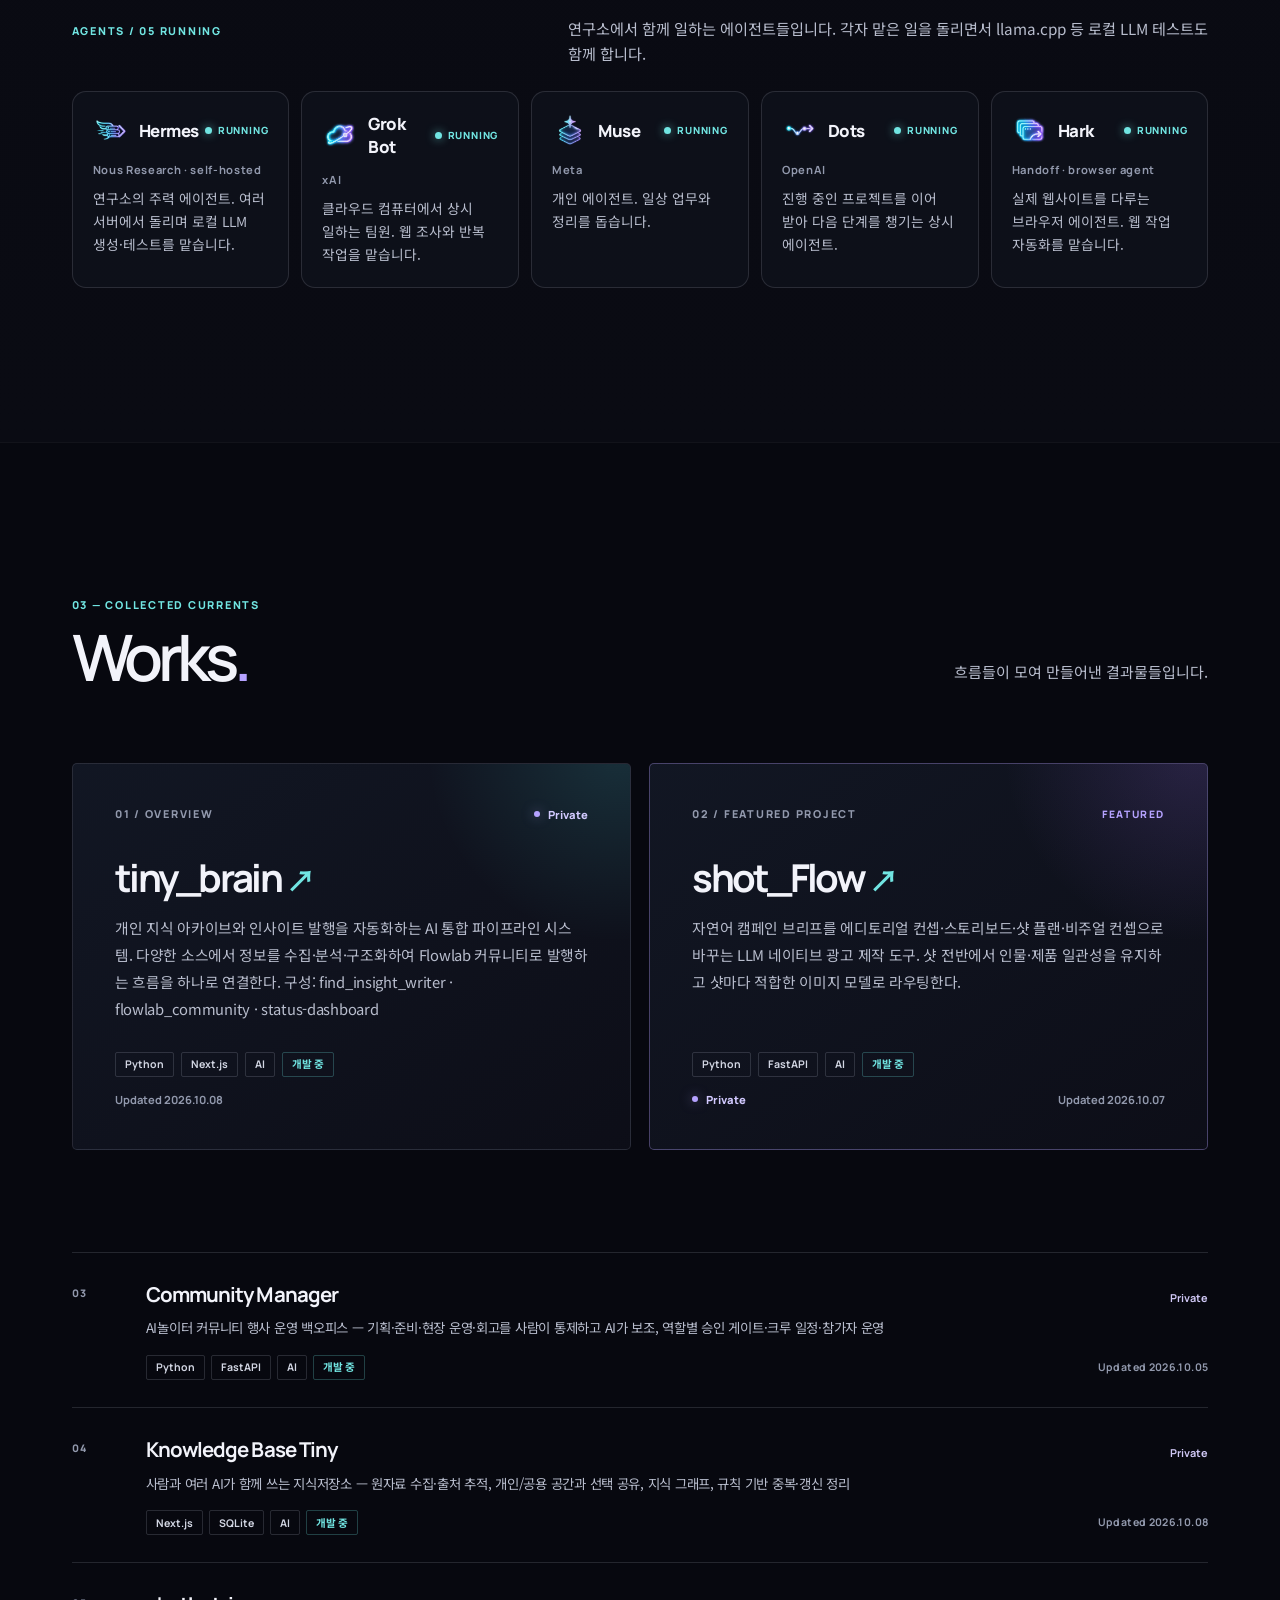
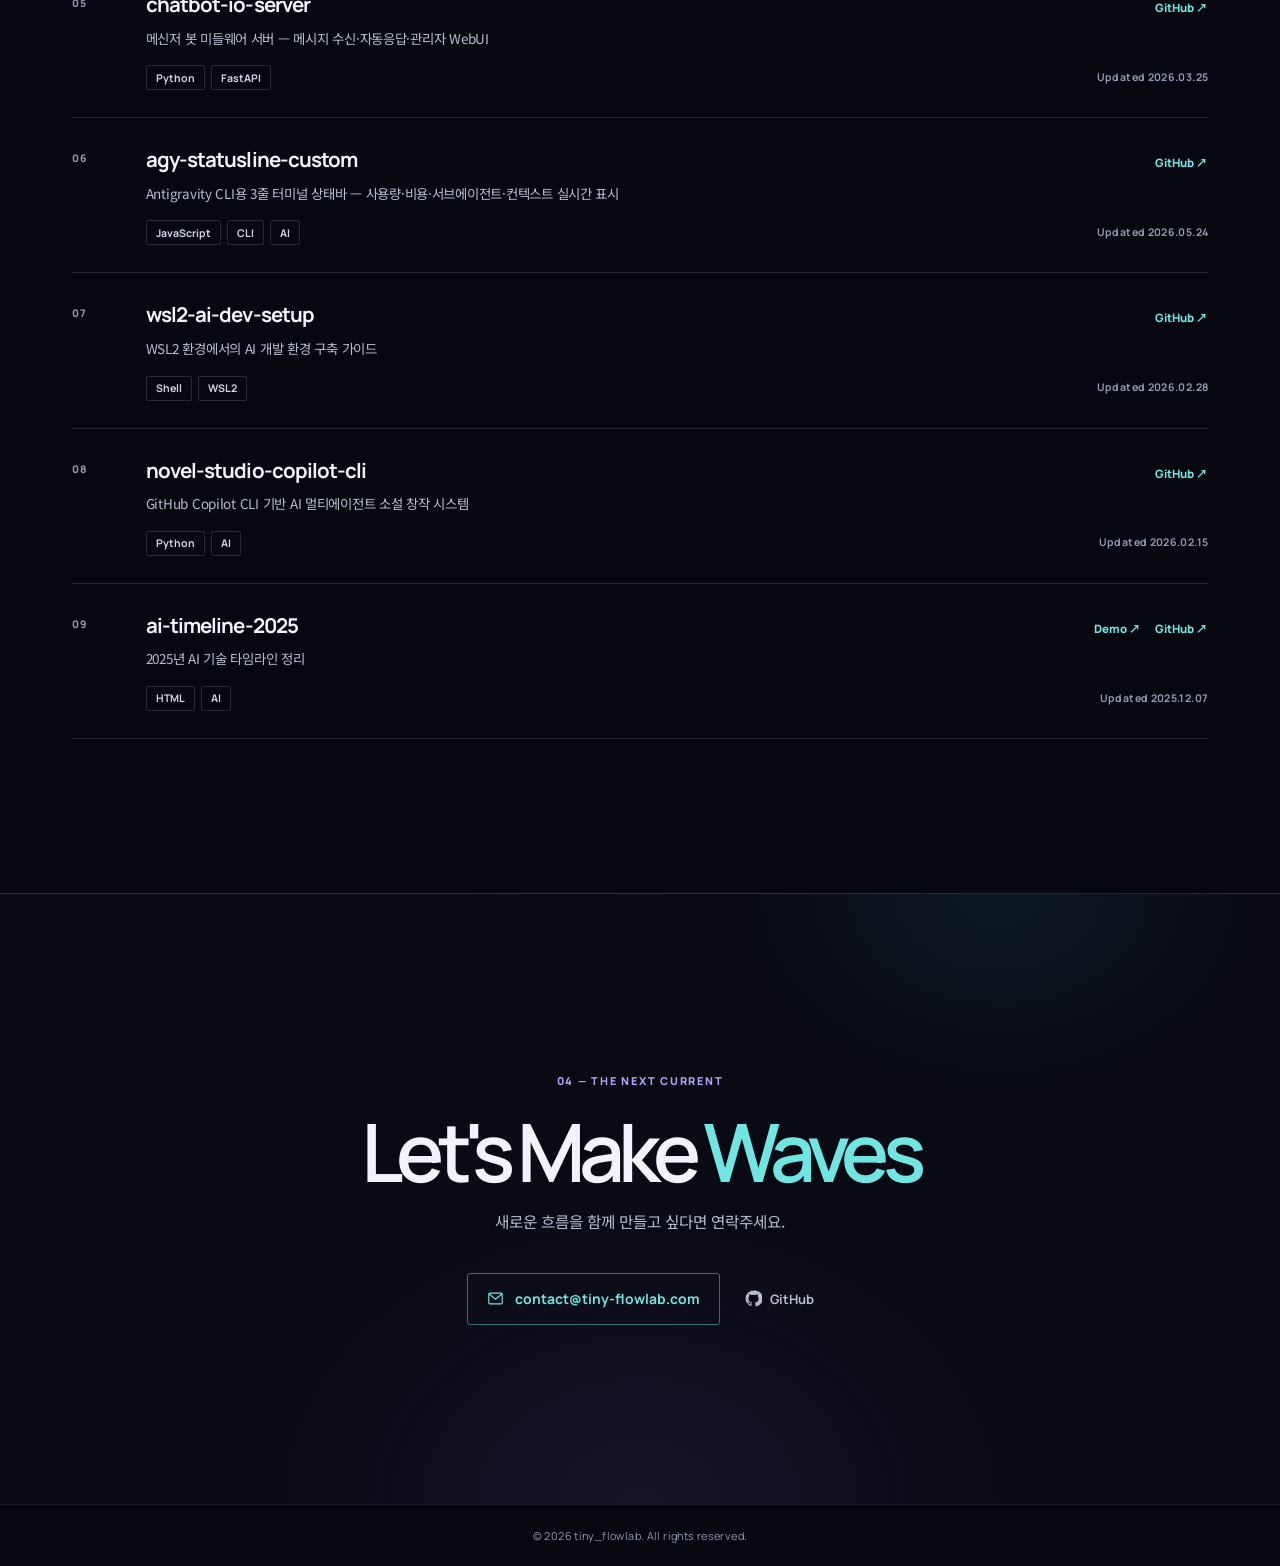
==== commit 33d1d650: "feat: apply CI v8 logo, favicons, OG images and agent icons The site still used the pre-v8 logo set." ====
--- a/index.html
+++ b/index.html
@@ -6,7 +6,8 @@
   <meta name="theme-color" content="#07080f">
   <title>tiny_flowlab — 작은흐름 연구소</title>
   <meta name="description" content="작은 흐름이 만드는 거대한 몰입. 몰입을 돕는 도구와 서비스를 찾아가는 Tiny의 작은 연구소입니다.">
-  <link rel="icon" type="image/png" href="./assets/favicon.png">
+  <link rel="icon" href="./assets/favicon.svg" type="image/svg+xml">
+  <link rel="icon" href="./assets/favicon.ico" sizes="any">
   <link rel="apple-touch-icon" href="./assets/apple-touch-icon.png">
   <meta property="og:type" content="website">
   <meta property="og:site_name" content="tiny_flowlab">
@@ -144,7 +145,7 @@
     .hero-mark::before, .hero-mark::after { content: ''; position: absolute; z-index: -1; border: 1px solid rgba(113,229,226,.14); border-radius: 50%; transform: rotate(-18deg); }
     .hero-mark::before { width: min(34vw, 440px); aspect-ratio: 1; }
     .hero-mark::after { width: min(28vw, 360px); aspect-ratio: 1; border-color: rgba(181,162,255,.17); transform: rotate(36deg) scaleX(1.25); }
-    .hero-mark img { width: min(100%, 470px); height: auto; filter: drop-shadow(0 0 42px rgba(122, 195, 226, .11)); }
+    .hero-mark img { width: min(100%, 360px); height: auto; }
     .hero-scroll { position: absolute; right: var(--gutter); bottom: 29px; display: flex; align-items: center; gap: 13px; color: var(--quiet); font-size: .65rem; font-weight: 800; letter-spacing: .15em; text-transform: uppercase; }
     .hero-scroll::after { content: ''; width: 53px; height: 1px; background: linear-gradient(90deg, var(--cyan), transparent); }
     @keyframes rise-in { from { opacity: 0; transform: translate3d(0, 18px, 0); } to { opacity: 1; transform: translate3d(0, 0, 0); } }
@@ -173,6 +174,8 @@
     .agent-grid { display: grid; grid-template-columns: repeat(auto-fit, minmax(200px, 1fr)); gap: 12px; }
     .agent { padding: 20px 20px 22px; border: 1px solid var(--line); border-radius: 14px; background: rgba(16,18,29,.72); }
     .agent-top { display: flex; align-items: center; justify-content: space-between; gap: 10px; margin-bottom: 14px; }
+    .agent-id { display: flex; align-items: center; gap: 10px; }
+    .agent-icon { flex: none; width: 36px; height: 36px; }
     .agent-name { margin: 0; font-size: 1.05rem; font-weight: 800; letter-spacing: -.03em; }
     .agent-run { display: inline-flex; align-items: center; gap: 6px; color: var(--cyan); font-size: .62rem; font-weight: 800; letter-spacing: .08em; text-transform: uppercase; white-space: nowrap; }
     .agent-run::before { content: ''; width: 7px; height: 7px; border-radius: 50%; background: var(--cyan); box-shadow: 0 0 10px rgba(113,229,226,.7); animation: agent-pulse 2.4s ease-in-out infinite; }
@@ -277,7 +280,7 @@
       .hero { min-height: 100svh; }
       .hero-main { width: 100%; padding-top: 21px; padding-bottom: 76px; grid-template-columns: minmax(0, 1fr); gap: 8px; }
       .hero-mark { grid-row: 1; min-height: auto; height: 166px; margin: 0 0 18px; }
-      .hero-mark img { width: min(67vw, 270px); }
+      .hero-mark img { width: 150px; }
       .hero-mark::before { width: 194px; }
       .hero-mark::after { width: 154px; }
       .hero-copy { grid-row: 2; }
@@ -381,7 +384,7 @@
         <a class="hero-cta lang-inline" data-lang="ko" href="#works" lang="ko">작업 확인하기 <svg viewBox="0 0 24 24" fill="none" stroke="currentColor" stroke-width="1.7" stroke-linecap="round" stroke-linejoin="round" aria-hidden="true"><path d="M4 12h15M13 5l7 7-7 7"/></svg></a>
         <a class="hero-cta lang-inline" data-lang="en" href="#works" lang="en">Explore works <svg viewBox="0 0 24 24" fill="none" stroke="currentColor" stroke-width="1.7" stroke-linecap="round" stroke-linejoin="round" aria-hidden="true"><path d="M4 12h15M13 5l7 7-7 7"/></svg></a>
       </div>
-      <div class="hero-mark"><img src="./assets/logo_white.png" alt="작은흐름 연구소 / tiny_flowlab"></div>
+      <div class="hero-mark"><img src="./assets/logo_v8_vertical_white.svg" alt="작은흐름 연구소 / tiny_flowlab"></div>
     </div>
     <div class="hero-scroll" aria-hidden="true">Follow the flow</div>
   </section>
@@ -416,11 +419,11 @@
             <p class="lang-block" data-lang="en" lang="en">The agents working alongside the lab. Each runs its own tasks, and together they also drive local LLM tests such as llama.cpp.</p>
           </div>
           <div class="agent-grid">
-            <article class="agent"><div class="agent-top"><h3 class="agent-name">Hermes</h3><span class="agent-run">Running</span></div><p class="agent-maker">Nous Research · self-hosted</p><p class="lang-block" data-lang="ko" lang="ko">연구소의 주력 에이전트. 여러 서버에서 돌리며 로컬 LLM 생성·테스트를 맡습니다.</p><p class="lang-block" data-lang="en" lang="en">The lab&#39;s main agent, running across several servers and handling local LLM generation &amp; tests.</p></article>
-            <article class="agent"><div class="agent-top"><h3 class="agent-name">Grok Bot</h3><span class="agent-run">Running</span></div><p class="agent-maker">xAI</p><p class="lang-block" data-lang="ko" lang="ko">클라우드 컴퓨터에서 상시 일하는 팀원. 웹 조사와 반복 작업을 맡습니다.</p><p class="lang-block" data-lang="en" lang="en">An always-on teammate on its own cloud computer, handling web research and repetitive work.</p></article>
-            <article class="agent"><div class="agent-top"><h3 class="agent-name">Muse</h3><span class="agent-run">Running</span></div><p class="agent-maker">Meta</p><p class="lang-block" data-lang="ko" lang="ko">개인 에이전트. 일상 업무와 정리를 돕습니다.</p><p class="lang-block" data-lang="en" lang="en">A personal agent helping with everyday tasks and organizing.</p></article>
-            <article class="agent"><div class="agent-top"><h3 class="agent-name">Dots</h3><span class="agent-run">Running</span></div><p class="agent-maker">OpenAI</p><p class="lang-block" data-lang="ko" lang="ko">진행 중인 프로젝트를 이어 받아 다음 단계를 챙기는 상시 에이전트.</p><p class="lang-block" data-lang="en" lang="en">An always-on agent that picks up ongoing projects and moves them to the next step.</p></article>
-            <article class="agent"><div class="agent-top"><h3 class="agent-name">Hark</h3><span class="agent-run">Running</span></div><p class="agent-maker">Handoff · browser agent</p><p class="lang-block" data-lang="ko" lang="ko">실제 웹사이트를 다루는 브라우저 에이전트. 웹 작업 자동화를 맡습니다.</p><p class="lang-block" data-lang="en" lang="en">A browser agent that works real websites, automating web tasks.</p></article>
+            <article class="agent"><div class="agent-top"><div class="agent-id"><img class="agent-icon" src="./assets/agents/hermes.png" alt="" width="36" height="36"><h3 class="agent-name">Hermes</h3></div><span class="agent-run">Running</span></div><p class="agent-maker">Nous Research · self-hosted</p><p class="lang-block" data-lang="ko" lang="ko">연구소의 주력 에이전트. 여러 서버에서 돌리며 로컬 LLM 생성·테스트를 맡습니다.</p><p class="lang-block" data-lang="en" lang="en">The lab&#39;s main agent, running across several servers and handling local LLM generation &amp; tests.</p></article>
+            <article class="agent"><div class="agent-top"><div class="agent-id"><img class="agent-icon" src="./assets/agents/grok.png" alt="" width="36" height="36"><h3 class="agent-name">Grok Bot</h3></div><span class="agent-run">Running</span></div><p class="agent-maker">xAI</p><p class="lang-block" data-lang="ko" lang="ko">클라우드 컴퓨터에서 상시 일하는 팀원. 웹 조사와 반복 작업을 맡습니다.</p><p class="lang-block" data-lang="en" lang="en">An always-on teammate on its own cloud computer, handling web research and repetitive work.</p></article>
+            <article class="agent"><div class="agent-top"><div class="agent-id"><img class="agent-icon" src="./assets/agents/muse.png" alt="" width="36" height="36"><h3 class="agent-name">Muse</h3></div><span class="agent-run">Running</span></div><p class="agent-maker">Meta</p><p class="lang-block" data-lang="ko" lang="ko">개인 에이전트. 일상 업무와 정리를 돕습니다.</p><p class="lang-block" data-lang="en" lang="en">A personal agent helping with everyday tasks and organizing.</p></article>
+            <article class="agent"><div class="agent-top"><div class="agent-id"><img class="agent-icon" src="./assets/agents/dots.png" alt="" width="36" height="36"><h3 class="agent-name">Dots</h3></div><span class="agent-run">Running</span></div><p class="agent-maker">OpenAI</p><p class="lang-block" data-lang="ko" lang="ko">진행 중인 프로젝트를 이어 받아 다음 단계를 챙기는 상시 에이전트.</p><p class="lang-block" data-lang="en" lang="en">An always-on agent that picks up ongoing projects and moves them to the next step.</p></article>
+            <article class="agent"><div class="agent-top"><div class="agent-id"><img class="agent-icon" src="./assets/agents/hark.png" alt="" width="36" height="36"><h3 class="agent-name">Hark</h3></div><span class="agent-run">Running</span></div><p class="agent-maker">Handoff · browser agent</p><p class="lang-block" data-lang="ko" lang="ko">실제 웹사이트를 다루는 브라우저 에이전트. 웹 작업 자동화를 맡습니다.</p><p class="lang-block" data-lang="en" lang="en">A browser agent that works real websites, automating web tasks.</p></article>
           </div>
         </div>
       </div>
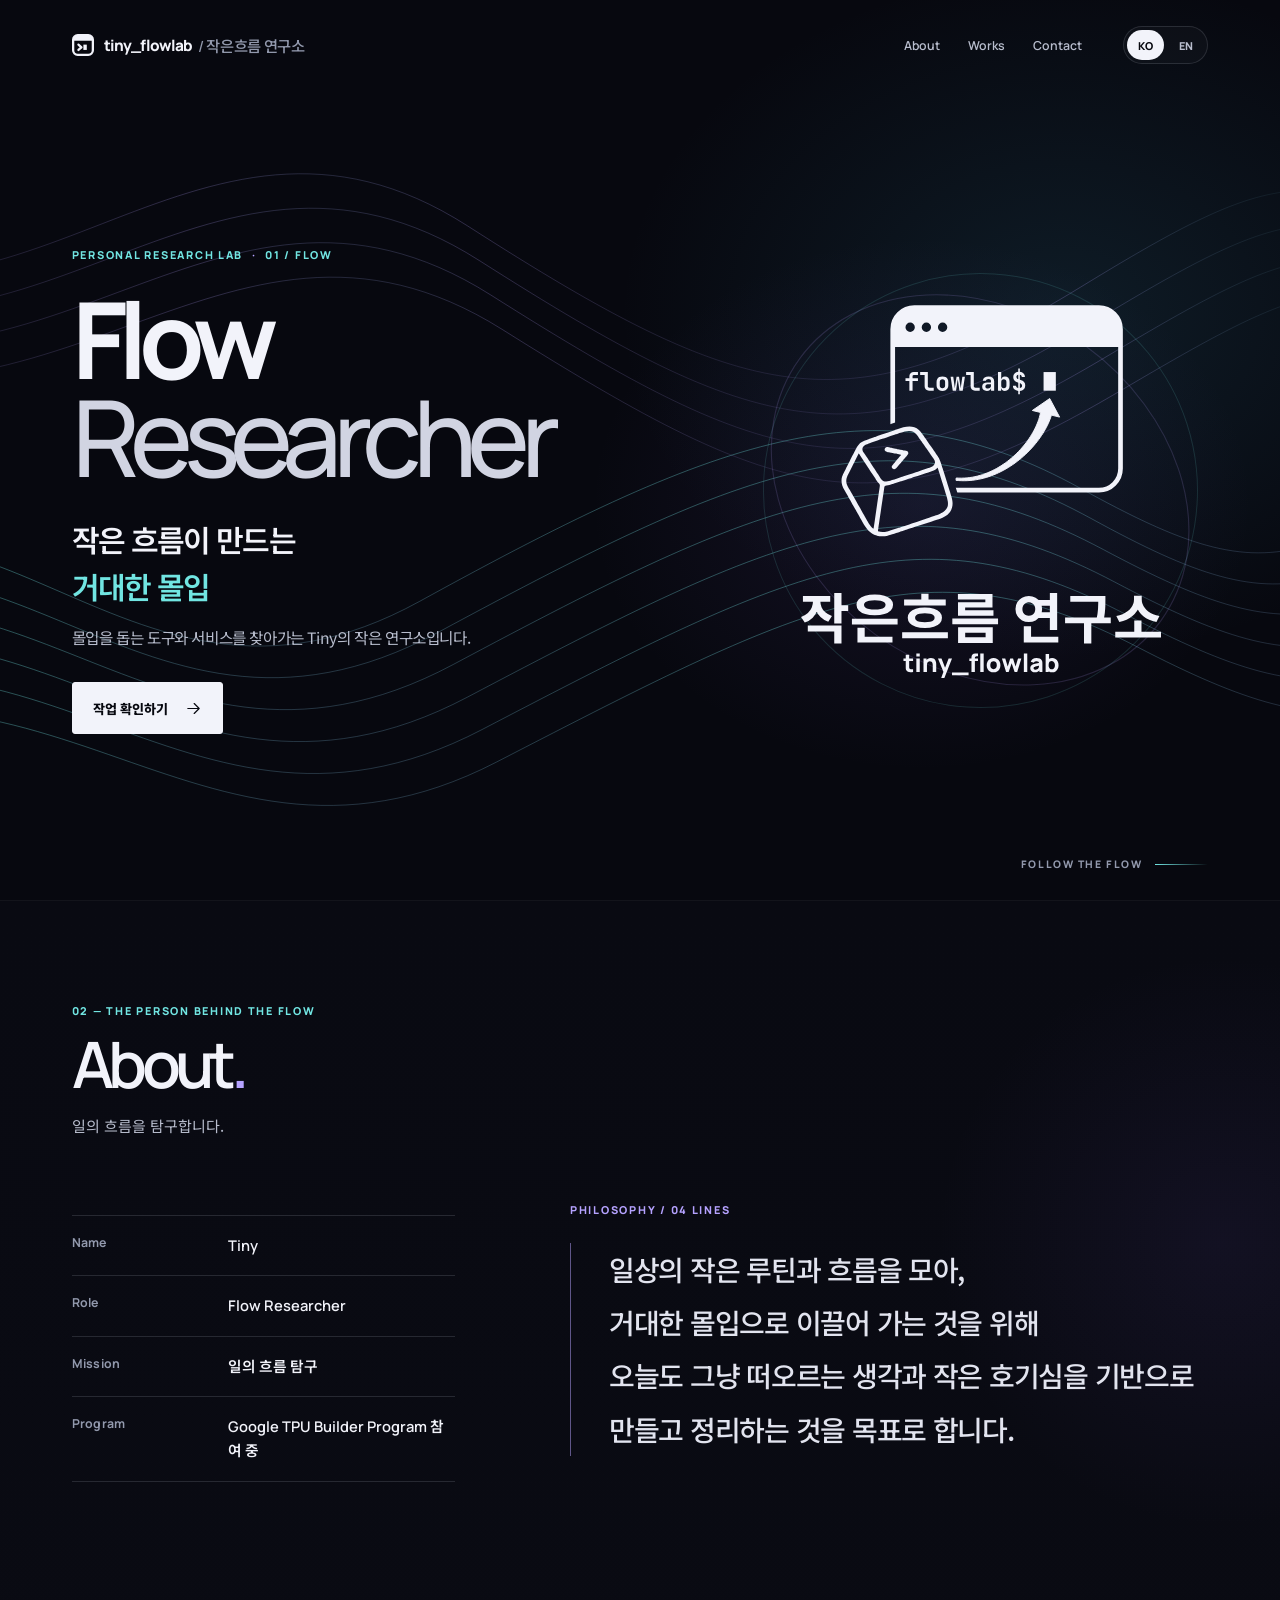
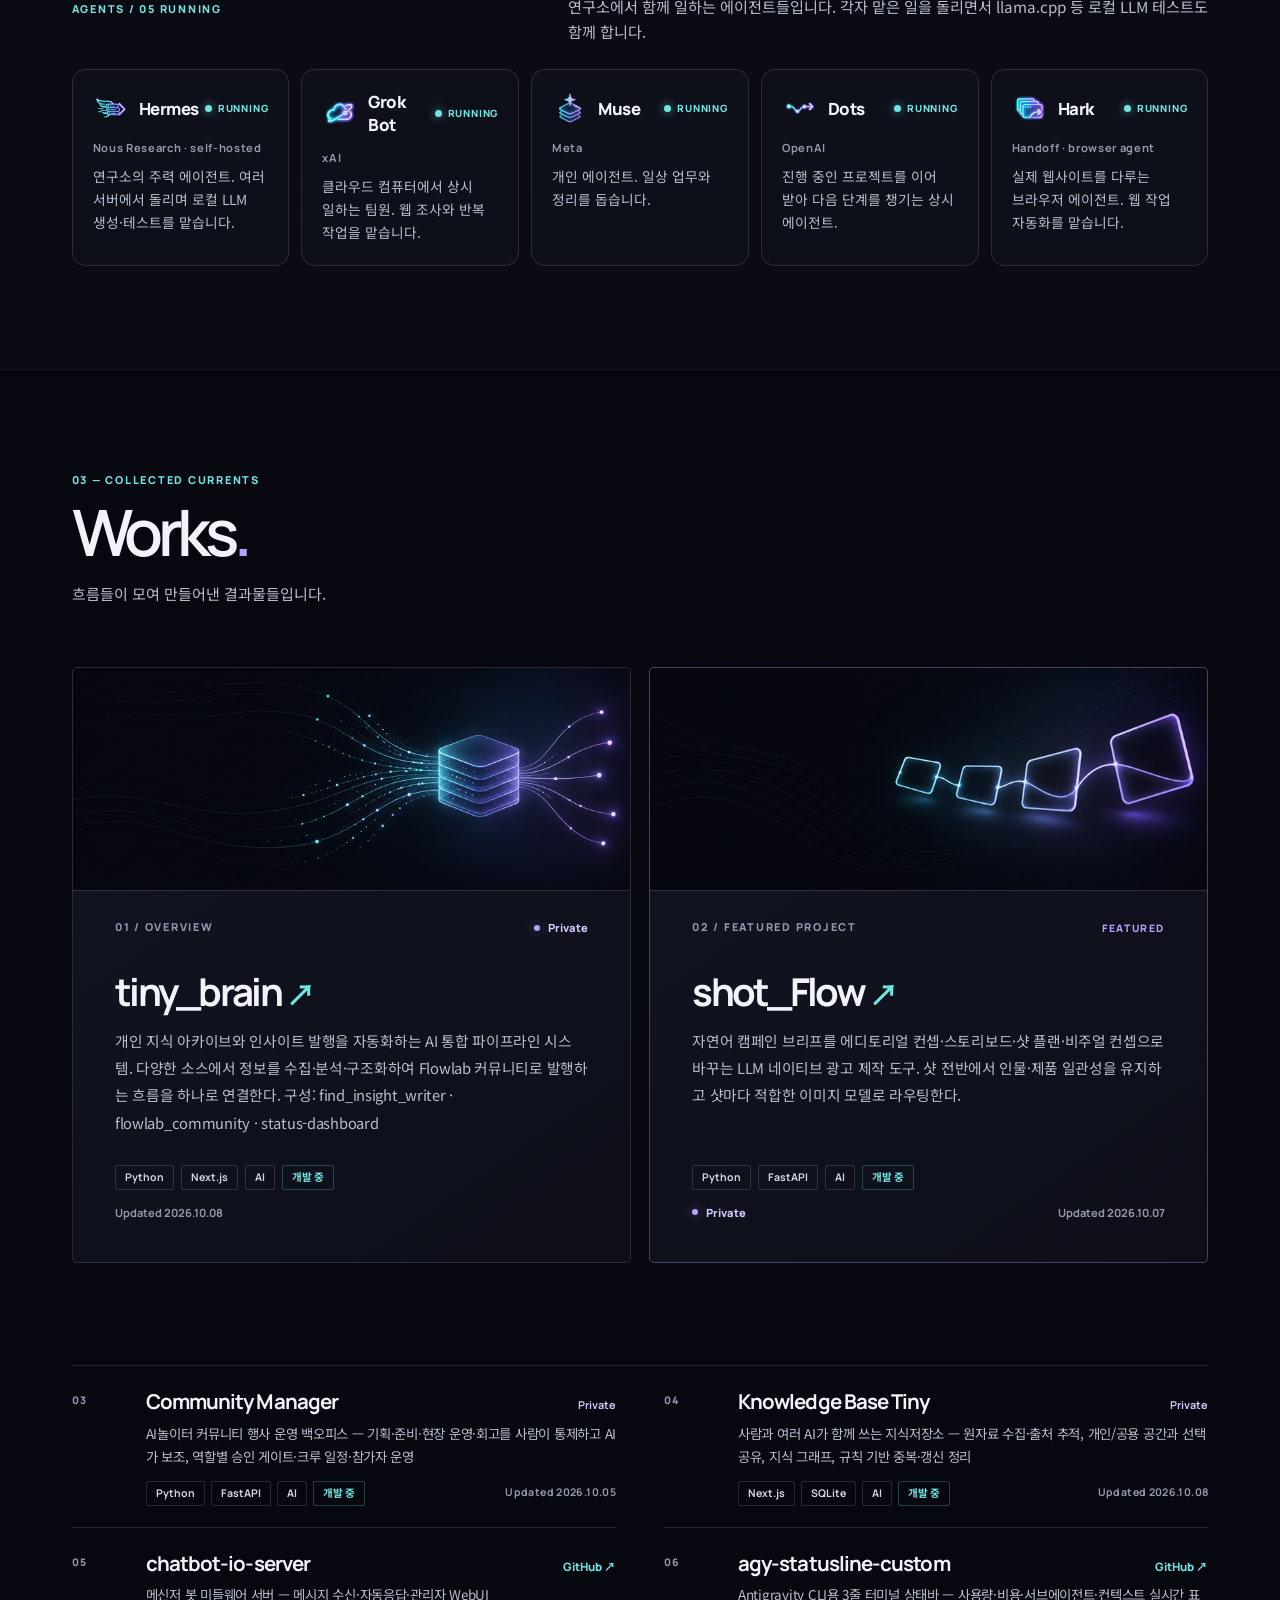
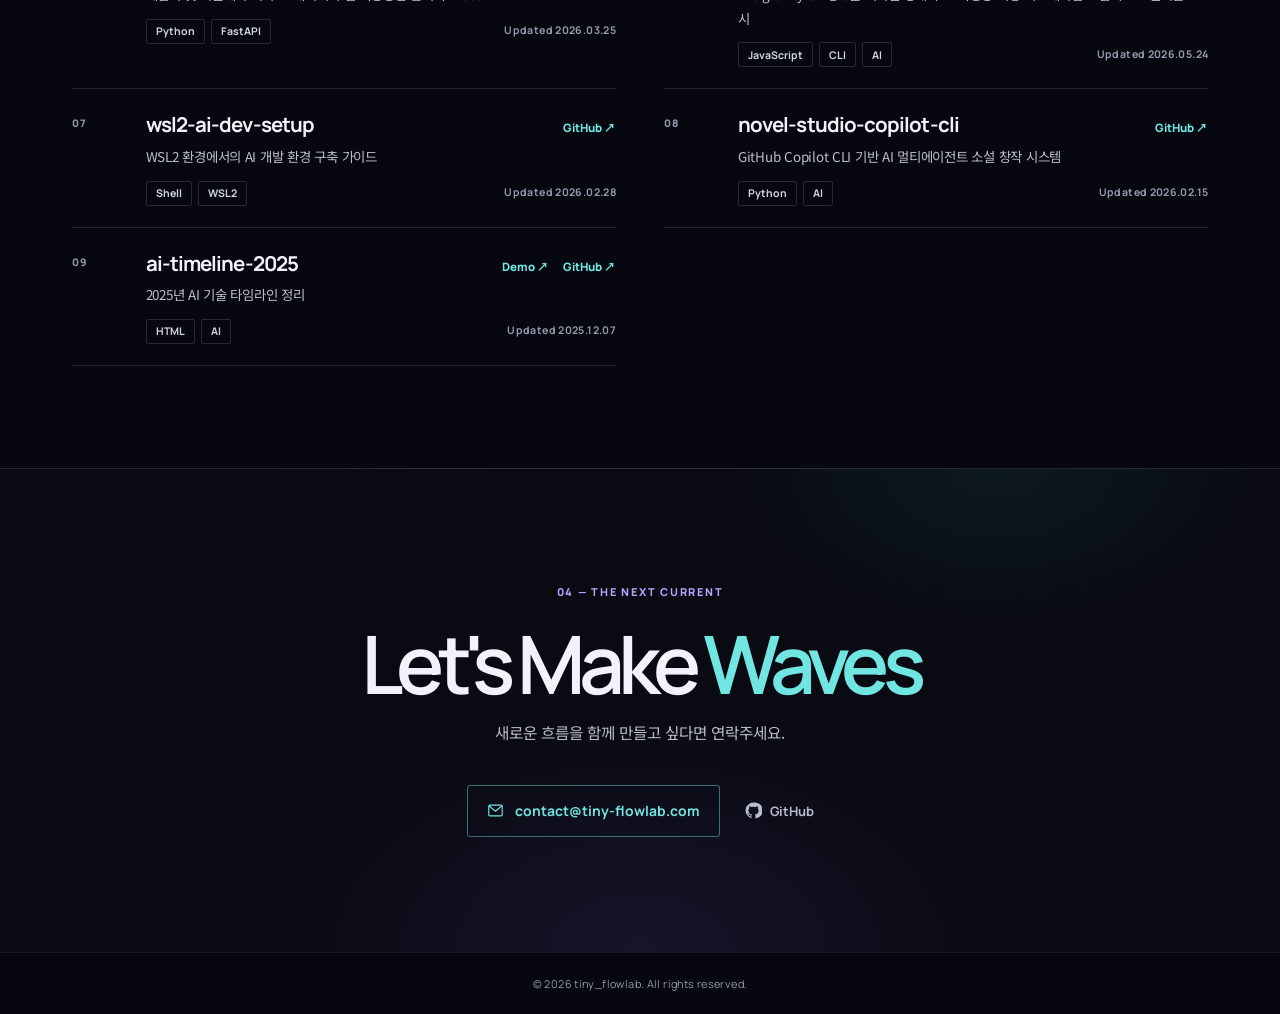
==== commit 480ccf2b: "feat: tighten home layout and add v8 symbol and Works thumbnails After the CI v8 update the home pag" ====
--- a/index.html
+++ b/index.html
@@ -83,8 +83,9 @@
       justify-content: space-between;
       gap: 24px;
     }
-    .wordmark { color: var(--text); text-decoration: none; font-size: .96rem; font-weight: 800; letter-spacing: -.055em; white-space: nowrap; }
-    .wordmark span { color: var(--quiet); font-weight: 500; letter-spacing: -.02em; }
+    .wordmark { display: inline-flex; align-items: center; color: var(--text); text-decoration: none; font-size: .96rem; font-weight: 800; letter-spacing: -.055em; white-space: nowrap; }
+    .wordmark-mark { flex: none; width: 22px; height: 22px; margin-right: 10px; }
+    .wordmark span { margin-left: .35em; color: var(--quiet); font-weight: 500; letter-spacing: -.02em; }
     .header-right, .primary-nav, .language-switch { display: flex; align-items: center; }
     .header-right { gap: clamp(18px, 3.2vw, 46px); }
     .primary-nav { gap: clamp(16px, 2.2vw, 30px); }
@@ -152,11 +153,11 @@
     @keyframes mark-in { from { opacity: 0; transform: translate3d(0, 10px, 0) scale(.98); } to { opacity: 1; transform: translate3d(0, 0, 0) scale(1); } }
 
     .content-wrap { width: min(calc(100% - (2 * var(--gutter))), 1240px); margin: 0 auto; }
-    .section { position: relative; padding: clamp(94px, 12vw, 170px) 0; }
-    .section-heading { display: flex; align-items: end; justify-content: space-between; gap: 30px; margin-bottom: clamp(42px, 6vw, 74px); }
+    .section { position: relative; padding: clamp(72px, 8vw, 116px) 0; }
+    .section-heading { display: block; margin-bottom: clamp(36px, 5vw, 60px); }
     .section-heading h2 { margin: 12px 0 0; font-size: clamp(2.6rem, 5vw, 4.65rem); line-height: 1; letter-spacing: -.085em; font-weight: 600; }
     .section-heading h2 span { color: var(--violet); }
-    .section-heading > p { max-width: 400px; margin: 0 0 4px; color: var(--muted); font-family: var(--kr); font-size: .94rem; line-height: 1.8; }
+    .section-heading > p { max-width: 560px; margin: 16px 0 0; color: var(--muted); font-family: var(--kr); font-size: .94rem; line-height: 1.8; }
     .section-heading > p[lang="en"] { font-family: var(--sans); }
 
     .about-section { overflow: hidden; background: linear-gradient(180deg, #090a12 0%, #0a0b13 100%); border-top: 1px solid rgba(255,255,255,.035); border-bottom: 1px solid rgba(255,255,255,.035); }
@@ -189,16 +190,15 @@
     .philosophy-lines .lang-block[data-lang="en"] { font-family: var(--sans); letter-spacing: -.03em; }
 
     .works-section { background: var(--ink); }
-    .works-section .section-heading { align-items: end; }
     .feature-grid { display: grid; grid-template-columns: repeat(2, minmax(0, 1fr)); gap: 18px; }
     .feature-panel {
       position: relative;
       isolation: isolate;
-      min-height: 376px;
+      --pad: clamp(25px, 3.3vw, 46px);
       overflow: hidden;
       display: flex;
       flex-direction: column;
-      padding: clamp(25px, 3.3vw, 46px);
+      padding: var(--pad);
       border: 1px solid rgba(225,231,255,.12);
       border-radius: 5px;
       background: linear-gradient(145deg, rgba(18, 23, 36, .98), rgba(13, 14, 24, .98));
@@ -209,6 +209,9 @@
     .feature-panel:hover { transform: translateY(-4px); border-color: rgba(113,229,226,.42); }
     .feature-panel:hover::before { transform: scale(1.12); }
     .feature-panel.featured { border-color: rgba(181,162,255,.34); }
+    .feature-media { display: block; margin: calc(var(--pad) * -1) calc(var(--pad) * -1) 28px; aspect-ratio: 5 / 2; overflow: hidden; border-bottom: 1px solid var(--line); }
+    .feature-media img { display: block; width: 100%; height: 100%; object-fit: cover; object-position: 70% 50%; transition: transform .5s ease; }
+    .feature-panel:hover .feature-media img { transform: scale(1.03); }
     .feature-top { display: flex; align-items: center; justify-content: space-between; gap: 14px; }
     .feature-kicker { color: var(--quiet); }
     .feature-label { color: var(--violet); font-size: .64rem; font-weight: 800; letter-spacing: .16em; text-transform: uppercase; }
@@ -225,8 +228,8 @@
     .tag-list { display: flex; flex-wrap: wrap; gap: 7px; }
     .tag { display: inline-flex; align-items: center; min-height: 25px; padding: 2px 9px; border: 1px solid rgba(224,230,255,.15); border-radius: 2px; color: #d2d6e3; font-size: .66rem; line-height: 1.35; font-weight: 700; }
     .tag.dev { color: var(--cyan); border-color: rgba(113,229,226,.25); }
-    .project-index { margin-top: clamp(62px, 8vw, 102px); border-top: 1px solid var(--line); }
-    .work-row { display: grid; grid-template-columns: 52px minmax(0, 1fr); gap: 22px; padding: 28px 0 27px; border-bottom: 1px solid var(--line); transition: padding .22s ease; }
+    .project-index { display: grid; grid-template-columns: repeat(2, minmax(0, 1fr)); column-gap: 48px; margin-top: clamp(62px, 8vw, 102px); border-top: 1px solid var(--line); }
+    .work-row { display: grid; grid-template-columns: 52px minmax(0, 1fr); gap: 22px; padding: 22px 0 21px; border-bottom: 1px solid var(--line); transition: padding .22s ease; }
     .work-row:hover { padding-left: 8px; }
     .work-index { padding-top: 5px; color: var(--quiet); font-size: .65rem; letter-spacing: .08em; }
     .work-main { min-width: 0; }
@@ -236,13 +239,13 @@
     .row-links a { color: var(--cyan); text-decoration: none; font-size: .72rem; font-weight: 800; transition: color .2s ease; }
     .row-links a:hover { color: var(--text); }
     .visibility { color: #d0c8f6; font-size: .68rem; font-weight: 700; }
-    .work-description { max-width: 870px; margin: 8px 0 15px; color: var(--muted); font-family: var(--kr); font-size: .84rem; line-height: 1.75; letter-spacing: -.02em; }
+    .work-description { max-width: 870px; margin: 6px 0 12px; color: var(--muted); font-family: var(--kr); font-size: .84rem; line-height: 1.75; letter-spacing: -.02em; }
     .work-description[lang="en"] { font-family: var(--sans); letter-spacing: -.01em; }
     .row-meta { display: flex; justify-content: space-between; align-items: center; flex-wrap: wrap; gap: 11px 20px; }
     .row-meta .tag-list { gap: 6px; }
     .updated { color: var(--quiet); font-size: .66rem; line-height: 1.5; font-weight: 700; letter-spacing: .035em; white-space: nowrap; }
 
-    .contact-section { overflow: hidden; padding: clamp(104px, 14vw, 190px) 0; text-align: center; border-top: 1px solid var(--line); background: radial-gradient(ellipse 40% 65% at 50% 100%, rgba(89,73,157,.17), transparent 76%), radial-gradient(ellipse 28% 44% at 78% 0%, rgba(52,162,173,.1), transparent 75%), #090a12; }
+    .contact-section { overflow: hidden; padding: clamp(80px, 9vw, 128px) 0; text-align: center; border-top: 1px solid var(--line); background: radial-gradient(ellipse 40% 65% at 50% 100%, rgba(89,73,157,.17), transparent 76%), radial-gradient(ellipse 28% 44% at 78% 0%, rgba(52,162,173,.1), transparent 75%), #090a12; }
     .contact-section .section-kicker { color: var(--violet); }
     .contact-section h2 { margin: 20px 0 14px; font-size: clamp(2.65rem, 6.3vw, 5.3rem); line-height: 1.05; letter-spacing: -.085em; font-weight: 600; }
     .contact-section h2 span { color: var(--cyan); }
@@ -264,8 +267,8 @@
       .hero-mark { min-height: 280px; }
       .hero-mark::before { width: min(42vw, 390px); }
       .hero-mark::after { width: min(34vw, 320px); }
+      .project-index { grid-template-columns: minmax(0, 1fr); }
       .about-grid { gap: 48px; grid-template-columns: minmax(230px, .8fr) minmax(0, 1.2fr); }
-      .feature-panel { min-height: 395px; }
     }
     @media (max-width: 700px) {
       :root { --gutter: 18px; }
@@ -291,7 +294,7 @@
       .hero-cta { min-height: 48px; margin-top: 21px; }
       .hero-scroll { right: var(--gutter); bottom: 20px; font-size: .58rem; }
       .hero-scroll::after { width: 35px; }
-      .section { padding: 79px 0; }
+      .section { padding: 64px 0; }
       .section-heading { display: block; margin-bottom: 37px; }
       .section-heading h2 { margin-top: 9px; font-size: 3rem; }
       .section-heading > p { margin-top: 14px; font-size: .85rem; }
@@ -302,7 +305,7 @@
       .philosophy-lines { margin-top: 18px; padding-left: 17px; }
       .philosophy-lines p { font-size: 1.1rem; line-height: 1.9; }
       .feature-grid { grid-template-columns: minmax(0,1fr); gap: 12px; }
-      .feature-panel { min-height: 0; padding: 24px 20px; }
+      .feature-panel { --pad: 20px; padding: var(--pad); }
       .feature-panel h3 { margin: 29px 0 12px; font-size: 1.85rem; }
       .feature-panel .description { font-size: .83rem; }
       .feature-bottom { padding-top: 24px; gap: 12px; }
@@ -316,7 +319,7 @@
       .work-description { margin-top: 8px; font-size: .8rem; }
       .row-meta { align-items: start; flex-direction: column; gap: 10px; }
       .updated { font-size: .63rem; }
-      .contact-section { padding: 100px 0; }
+      .contact-section { padding: 80px 0; }
       .contact-section h2 { font-size: clamp(2.65rem, 12vw, 3.8rem); }
       .contact-copy { font-size: .87rem; }
       .contact-actions { flex-direction: column; gap: 18px; margin-top: 29px; }
@@ -361,7 +364,7 @@
     </svg>
 
     <header class="site-header">
-      <a class="wordmark" href="#home" aria-label="tiny_flowlab home">tiny_flowlab <span>/ 작은흐름 연구소</span></a>
+      <a class="wordmark" href="#home" aria-label="tiny_flowlab home"><img class="wordmark-mark" src="./assets/logo_v8_symbol_white.svg" alt="" width="22" height="22">tiny_flowlab <span>/ 작은흐름 연구소</span></a>
       <div class="header-right">
         <nav class="primary-nav" aria-label="Main navigation">
           <a href="#about">About</a><a href="#works">Works</a><a href="#contact">Contact</a>
@@ -439,6 +442,7 @@
 
         <div class="feature-grid">
           <article class="feature-panel" aria-labelledby="tiny-brain-title">
+            <a class="feature-media" href="./tiny_brain/" tabindex="-1" aria-hidden="true"><img src="./assets/works/tiny_brain.png" alt="" width="800" height="450" loading="lazy"></a>
             <div class="feature-top"><p class="feature-kicker">01 / Overview</p><span class="feature-status">Private</span></div>
             <h3 id="tiny-brain-title"><a href="./tiny_brain/">tiny_brain <span aria-hidden="true">↗</span></a></h3>
             <p class="description lang-block" data-lang="ko" lang="ko">개인 지식 아카이브와 인사이트 발행을 자동화하는 AI 통합 파이프라인 시스템. 다양한 소스에서 정보를 수집·분석·구조화하여 Flowlab 커뮤니티로 발행하는 흐름을 하나로 연결한다. 구성: find_insight_writer · flowlab_community · status-dashboard</p>
@@ -450,6 +454,7 @@
           </article>
 
           <article class="feature-panel featured" aria-labelledby="shot-flow-title">
+            <a class="feature-media" href="./shot_flow/" tabindex="-1" aria-hidden="true"><img src="./assets/works/shot_flow.png" alt="" width="800" height="450" loading="lazy"></a>
             <div class="feature-top"><p class="feature-kicker">02 / Featured project</p><span class="feature-label">Featured</span></div>
             <h3 id="shot-flow-title"><a href="./shot_flow/">shot_Flow <span aria-hidden="true">↗</span></a></h3>
             <p class="description lang-block" data-lang="ko" lang="ko">자연어 캠페인 브리프를 에디토리얼 컨셉·스토리보드·샷 플랜·비주얼 컨셉으로 바꾸는 LLM 네이티브 광고 제작 도구. 샷 전반에서 인물·제품 일관성을 유지하고 샷마다 적합한 이미지 모델로 라우팅한다.</p>
